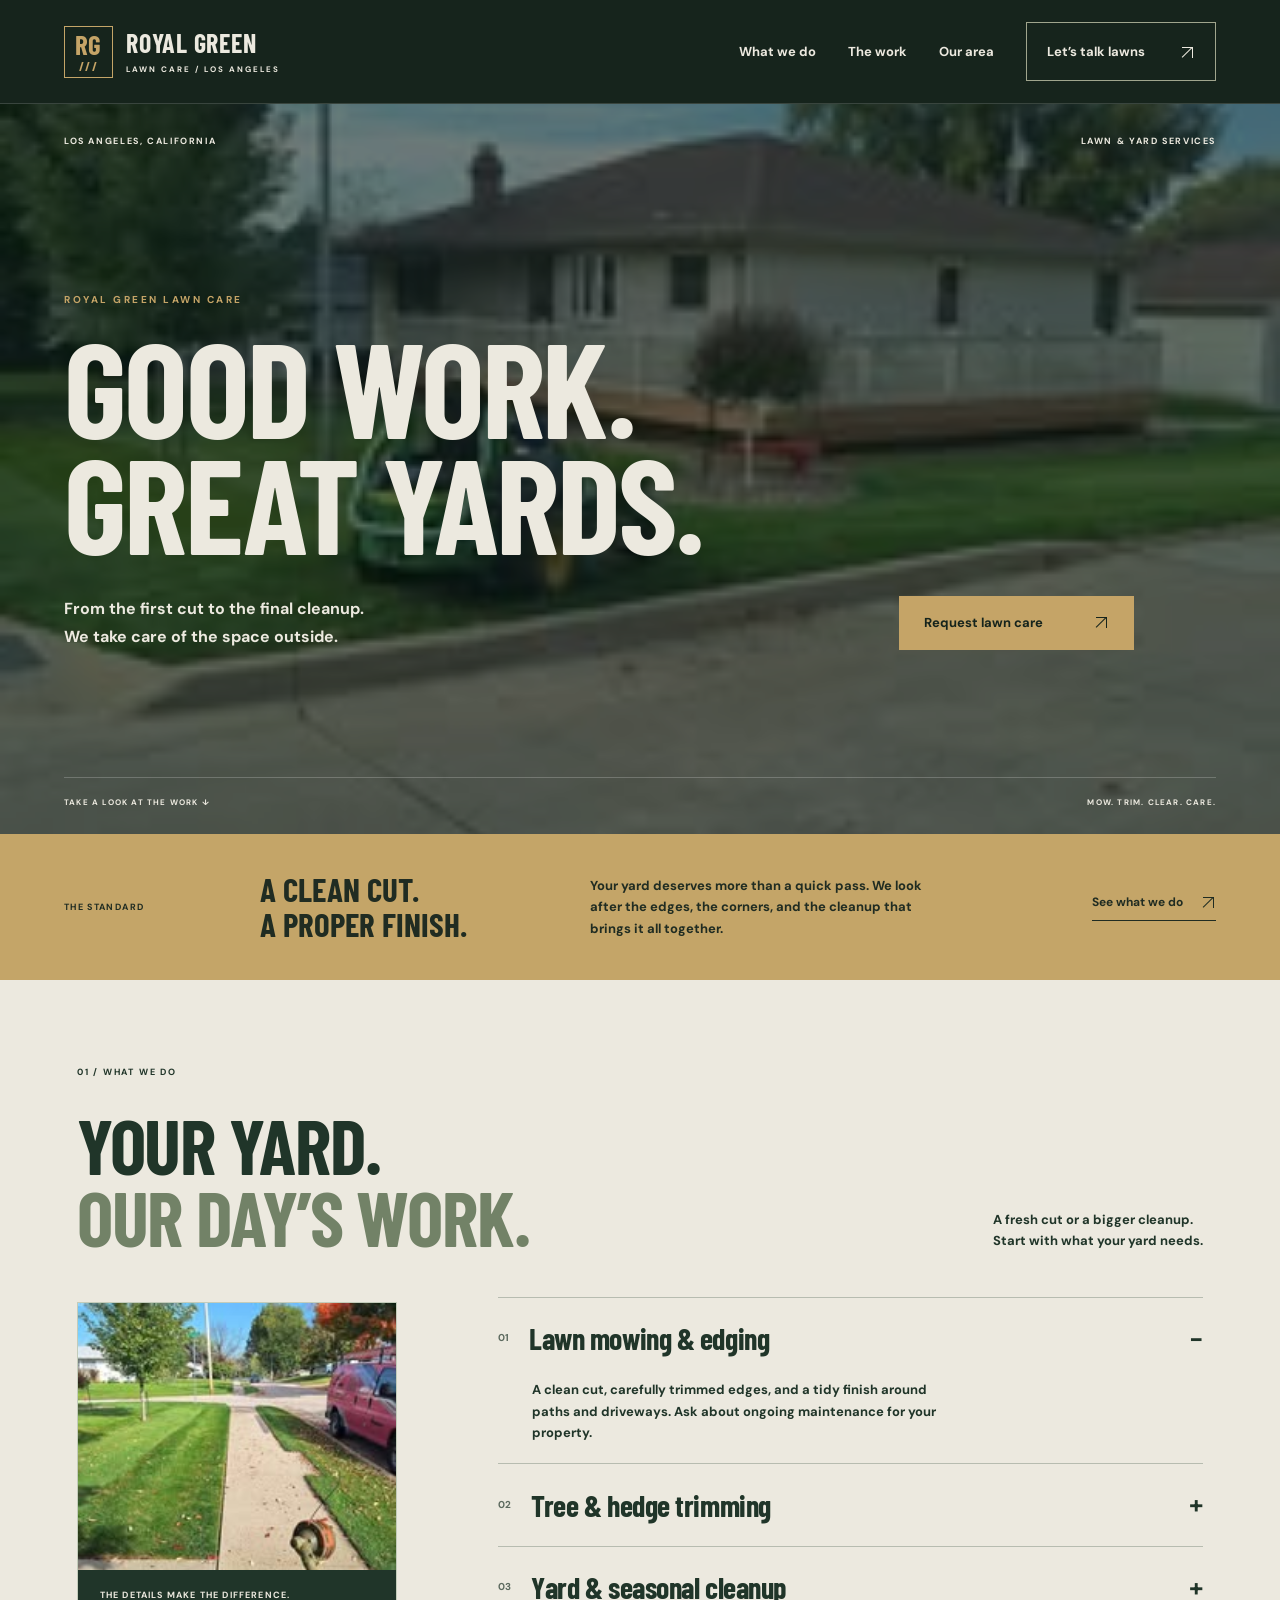
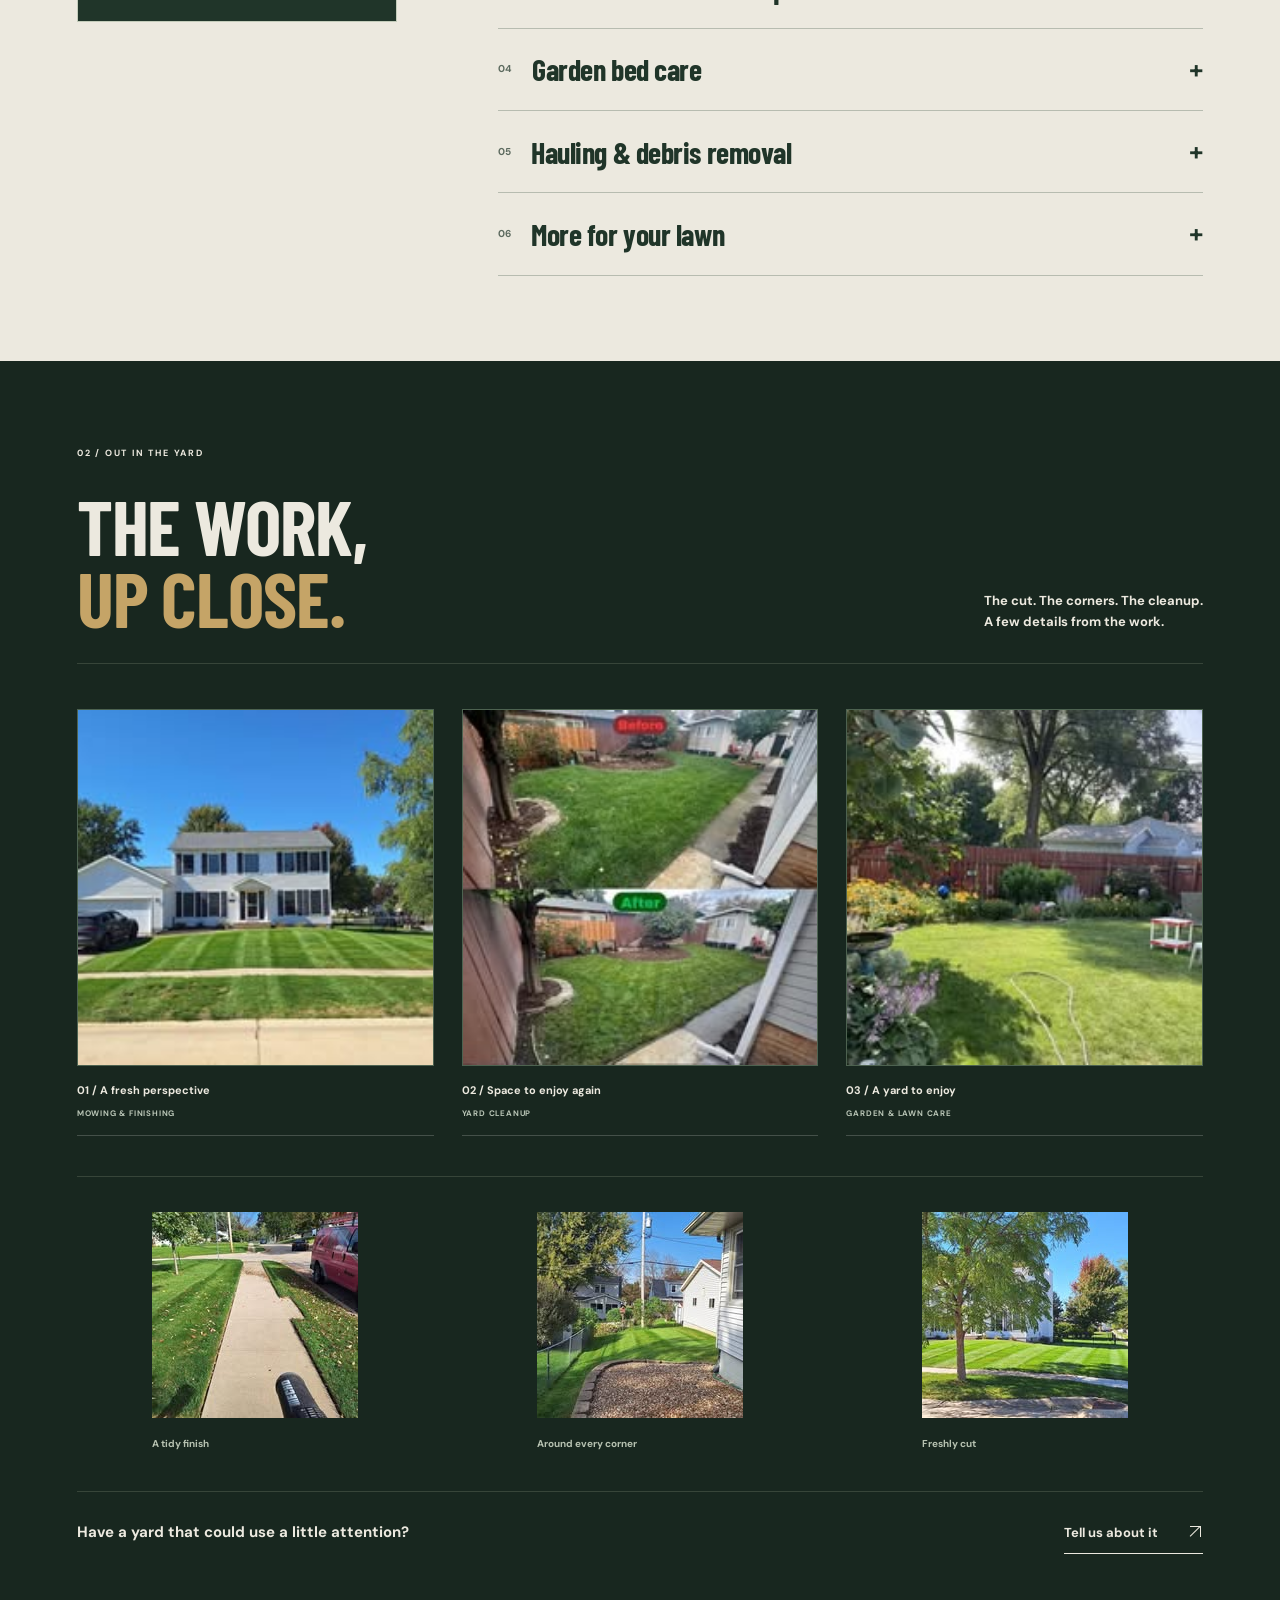
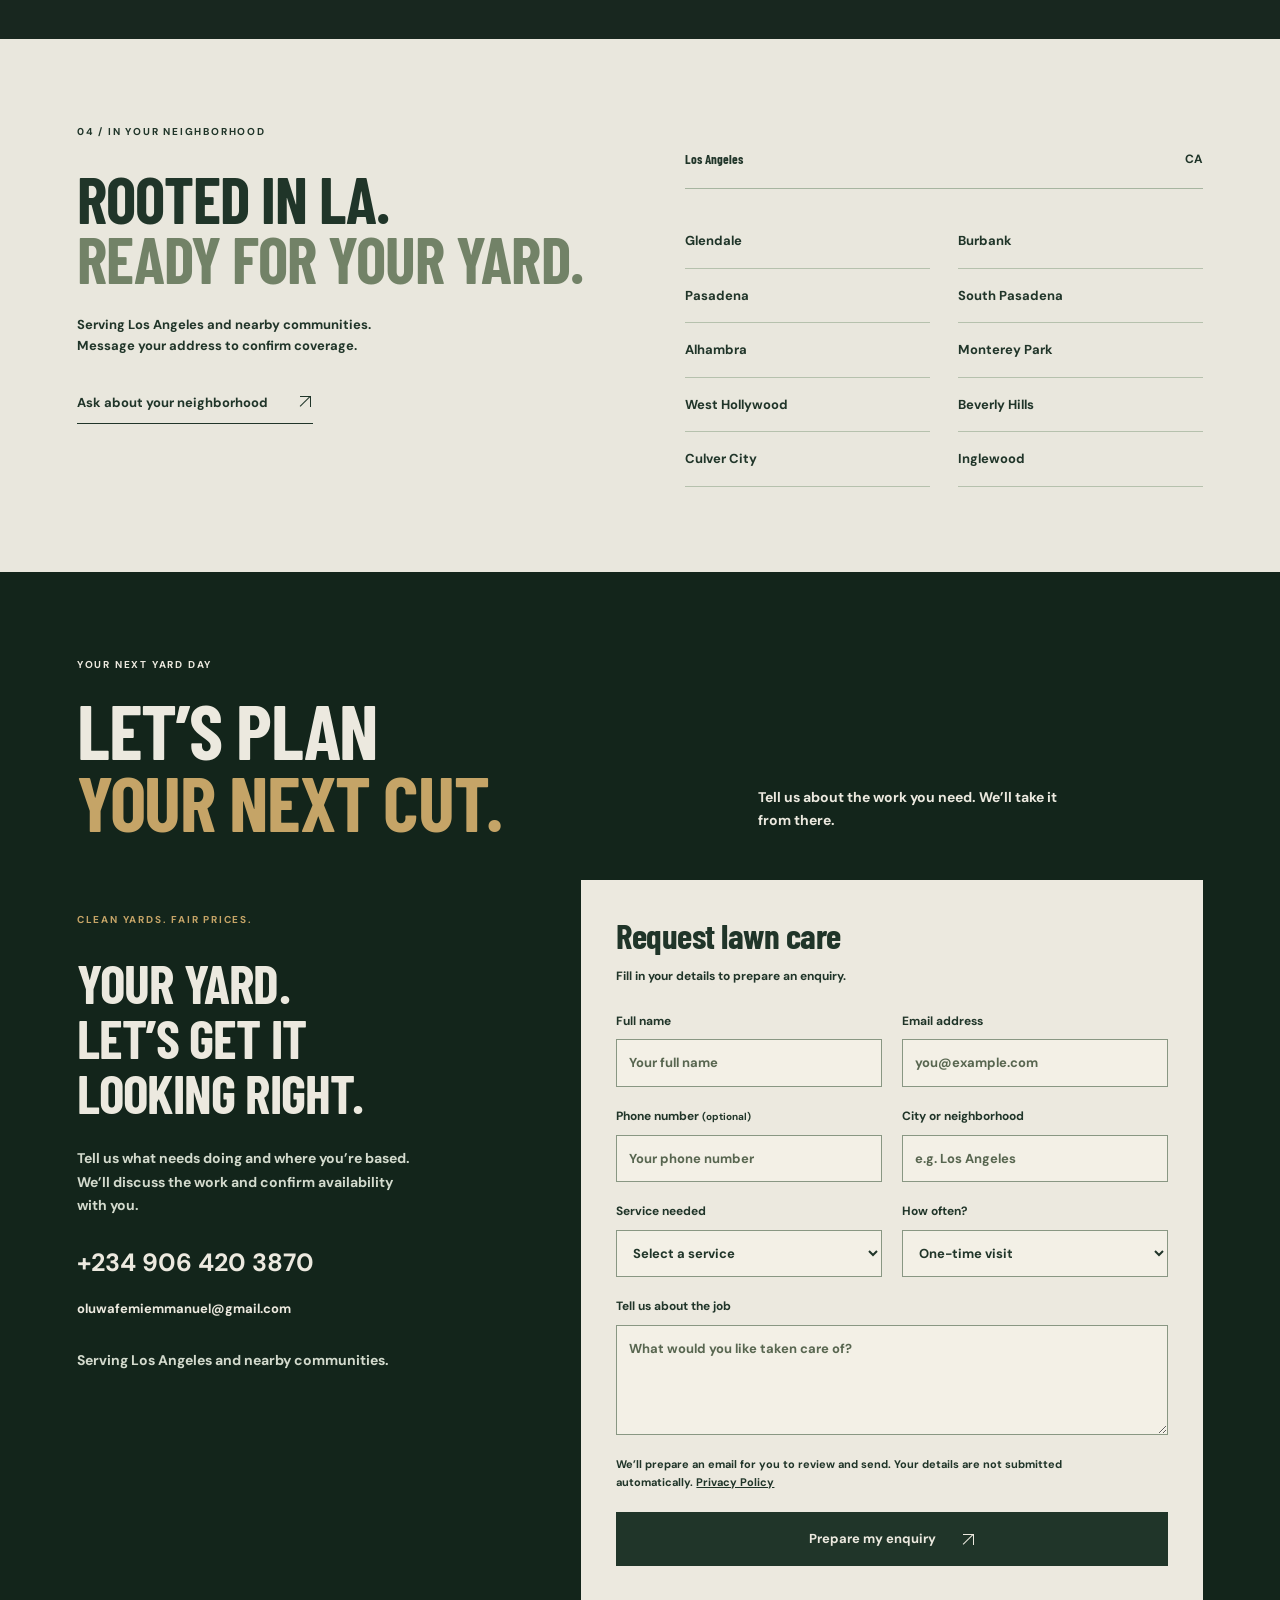
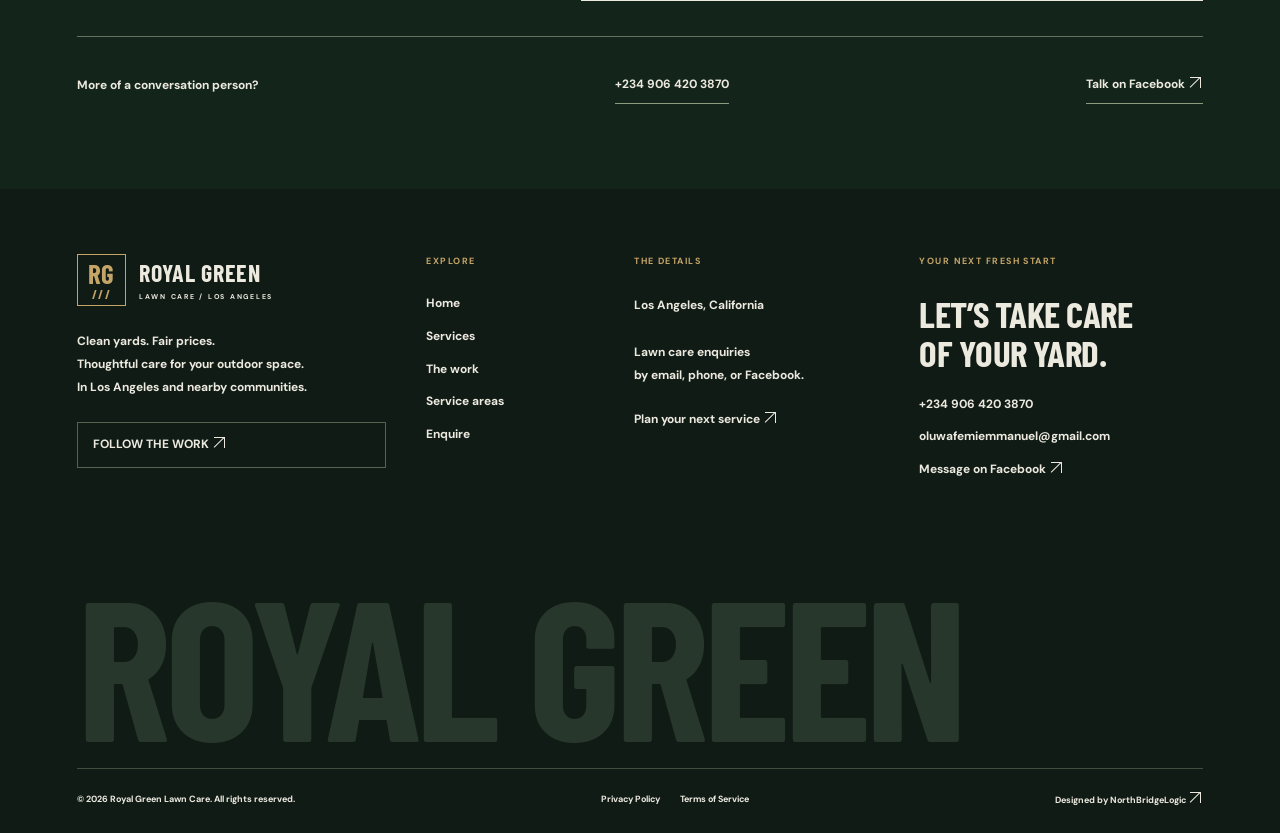
==== index.html @ 5e6b488e "Apply bold typography, standard enquiry form, three-photo gallery and reference footer" ====
<!doctype html>
<html lang="en">
<head><meta charset="utf-8"><meta name="viewport" content="width=device-width,initial-scale=1"><meta name="theme-color" content="#193c2d"><meta name="description" content="Royal Green Lawn Care. Lawn mowing, edging, tree trimming and yard cleanup in Los Angeles and nearby communities. Contact us to discuss your yard."><title>Royal Green Lawn Care | Los Angeles</title><link rel="stylesheet" href="style.css"><link rel="stylesheet" href="refinement.css"><script src="app.js" defer></script></head>
<body>
<header class="header"><a class="brand" href="#home" aria-label="Royal Green home"><span class="brand-mark">RG<span>///</span></span><span>ROYAL GREEN<small>LAWN CARE / LOS ANGELES</small></span></a><button class="menu-toggle" aria-expanded="false" aria-controls="navigation">Menu</button><nav id="navigation" aria-label="Main navigation"><a href="#services">What we do</a><a href="#work">The work</a><a href="#areas">Our area</a><a class="button small" href="#contact">Let’s talk lawns <span><span class="outbound-arrow" aria-hidden="true"></span></span></a></nav></header>
<main>
<section id="home" class="hero field-hero">
<div class="hero-photo photo-slot has-image"><img src="assets/hero-mowing.jpg" alt="Mower operator working on a residential lawn" width="206" height="206" fetchpriority="high"></div>
<div class="hero-location"><span>LOS ANGELES, CALIFORNIA</span><span>LAWN & YARD SERVICES</span></div>
<div class="hero-content"><p class="eyebrow">ROYAL GREEN LAWN CARE</p><h1>GOOD WORK.<br><em>GREAT YARDS.</em></h1><div class="hero-description"><p>From the first cut to the final cleanup.<br>We take care of the space outside.</p><a class="button" href="#contact">Request lawn care <span class="outbound-arrow" aria-hidden="true"></span></a></div></div>
<div class="hero-bottom"><a href="#work">TAKE A LOOK AT THE WORK ↓</a><span>MOW. TRIM. CLEAR. CARE.</span></div></section>
<section class="care-note"><span class="care-label">THE STANDARD</span><p>A clean cut.<br><strong>A proper finish.</strong></p><div>Your yard deserves more than a quick pass. We look after the edges, the corners, and the cleanup that brings it all together.</div><a href="#services">See what we do <span class="outbound-arrow" aria-hidden="true"></span></a></section>
<section id="services" class="services section"><div class="section-heading"><div><p class="eyebrow">01 / WHAT WE DO</p><h2>YOUR YARD.<br><em>OUR DAY’S WORK.</em></h2></div><p>A fresh cut or a bigger cleanup.<br>Start with what your yard needs.</p></div><div class="service-layout"><div class="service-photo photo-slot has-image"><img src="assets/service-edging.jpg" alt="String trimmer edging grass along a residential sidewalk" width="206" height="206" loading="lazy"><span class="image-caption">THE DETAILS MAKE THE DIFFERENCE.</span></div><div class="service-list">
<details open><summary><span class="index">01</span><h3>Lawn mowing & edging</h3><span class="plus">+</span></summary><p>A clean cut, carefully trimmed edges, and a tidy finish around paths and driveways. Ask about ongoing maintenance for your property.</p></details>
<details><summary><span class="index">02</span><h3>Tree & hedge trimming</h3><span class="plus">+</span></summary><p>Bring overgrown greenery back into shape. Send photos of your trees and hedges so we can discuss access and the work involved.</p></details>
<details><summary><span class="index">03</span><h3>Yard & seasonal cleanup</h3><span class="plus">+</span></summary><p>Leaf clearing, untidy corners, and overgrown yards. Get your outdoor space ready for the season ahead.</p></details>
<details><summary><span class="index">04</span><h3>Garden bed care</h3><span class="plus">+</span></summary><p>Discuss weeding, bed tidying, and mulch refreshes to keep the spaces around your lawn looking cared for.</p></details>
<details><summary><span class="index">05</span><h3>Hauling & debris removal</h3><span class="plus">+</span></summary><p>Have branches or yard debris to clear? Message us with the material and approximate amount to confirm collection options.</p></details>
<details><summary><span class="index">06</span><h3>More for your lawn</h3><span class="plus">+</span></summary><p>Looking for aeration, overseeding, fertilization, sod, or irrigation care? Tell us what you need so we can confirm availability and scope before booking.</p></details>
</div></div></section>
<section id="work" class="work section"><div class="section-heading"><div><p class="eyebrow">02 / OUT IN THE YARD</p><h2>THE WORK,<br><em>UP CLOSE.</em></h2></div><p>The cut. The corners. The cleanup.<br>A few details from the work.</p></div><div class="work-grid"><figure class="wide"><div class="photo-slot project-image has-image"><img src="assets/striped-lawn.jpg" alt="Fresh mowing stripes across the lawn of a white two-story house" width="206" height="206" loading="lazy"></div><figcaption><span>01 / A fresh perspective</span><span>MOWING & FINISHING</span></figcaption></figure><figure><div class="photo-slot project-image has-image"><img src="assets/yard-cleanup.jpg" alt="Supplied before-and-after comparison of a backyard lawn" width="206" height="206" loading="lazy"></div><figcaption><span>02 / Space to enjoy again</span><span>YARD CLEANUP</span></figcaption></figure><figure><div class="photo-slot project-image has-image"><img src="assets/garden-yard.jpg" alt="Maintained backyard lawn bordered by flower beds" width="206" height="206" loading="lazy"></div><figcaption><span>03 / A yard to enjoy</span><span>GARDEN & LAWN CARE</span></figcaption></figure></div><div class="detail-gallery" aria-label="More lawn care photographs"><figure><img src="assets/path-finishing.jpg" alt="Leaf blower clearing clippings from a sidewalk" width="206" height="206" loading="lazy"><figcaption>A tidy finish</figcaption></figure><figure><img src="assets/side-yard.jpg" alt="Mown side lawn beside a curved garden bed" width="206" height="206" loading="lazy"><figcaption>Around every corner</figcaption></figure><figure><img src="assets/lawn-detail.jpg" alt="Striped lawn framed by trees" width="206" height="206" loading="lazy"><figcaption>Freshly cut</figcaption></figure></div><div class="work-foot"><p>Have a yard that could use a little attention?</p><a class="text-link" href="#contact">Tell us about it <span><span class="outbound-arrow" aria-hidden="true"></span></span></a></div></section>
<section id="areas" class="areas section"><div><p class="eyebrow">04 / IN YOUR NEIGHBORHOOD</p><h2>ROOTED IN LA.<br><em>READY FOR YOUR YARD.</em></h2><p>Serving Los Angeles and nearby communities.<br>Message your address to confirm coverage.</p><a class="text-link dark" href="#contact">Ask about your neighborhood <span><span class="outbound-arrow" aria-hidden="true"></span></span></a></div><div class="cities"><p class="city-main">Los Angeles <span>CA</span></p><ul><li>Glendale</li><li>Burbank</li><li>Pasadena</li><li>South Pasadena</li><li>Alhambra</li><li>Monterey Park</li><li>West Hollywood</li><li>Beverly Hills</li><li>Culver City</li><li>Inglewood</li></ul></div></section>
<section id="contact" class="enquiry section"><div class="enquiry-heading"><p class="eyebrow">YOUR NEXT YARD DAY</p><h2>LET’S PLAN<br><em>YOUR NEXT CUT.</em></h2><p>Tell us about the work you need. We’ll take it from there.</p></div>
<div class="contact-form-layout"><div class="contact-intro"><p class="eyebrow">CLEAN YARDS. FAIR PRICES.</p><h3>YOUR YARD.<br>LET’S GET IT<br>LOOKING RIGHT.</h3><p>Tell us what needs doing and where you’re based. We’ll discuss the work and confirm availability with you.</p><a href="tel:+2349064203870">+234 906 420 3870</a><a class="contact-email" href="mailto:oluwafemiemmanuel@gmail.com">oluwafemiemmanuel@gmail.com</a><p class="contact-small">Serving Los Angeles and nearby communities.</p></div><form id="yard-form" class="standard-form"><h3>Request lawn care</h3><p class="form-intro">Fill in your details to prepare an enquiry.</p><div class="field-pair"><label for="customer">Full name<input id="customer" name="customer" autocomplete="name" required maxlength="100" placeholder="Your full name"></label><label for="email">Email address<input id="email" type="email" name="email" autocomplete="email" required maxlength="200" placeholder="you@example.com"></label></div><div class="field-pair"><label for="phone">Phone number <span>(optional)</span><input id="phone" type="tel" name="phone" autocomplete="tel" maxlength="40" placeholder="Your phone number"></label><label for="area">City or neighborhood<input id="area" name="area" autocomplete="address-level2" required maxlength="100" placeholder="e.g. Los Angeles"></label></div><div class="field-pair"><label for="service">Service needed<select id="service" name="service" required><option value="">Select a service</option><option>Mowing & edging</option><option>Tree & hedge trimming</option><option>Yard cleanup</option><option>Garden bed care</option><option>Hauling & debris removal</option><option>Multiple services</option><option>Other lawn care</option></select></label><label for="frequency">How often?<select id="frequency" name="frequency"><option>One-time visit</option><option>Regular care</option><option>Help me decide</option></select></label></div><label for="notes">Tell us about the job<textarea id="notes" name="notes" rows="4" maxlength="1500" placeholder="What would you like taken care of?"></textarea></label><p class="form-disclosure">We’ll prepare an email for you to review and send. Your details are not submitted automatically. <a href="privacy.html">Privacy Policy</a></p><button class="button" type="submit">Prepare my enquiry <span class="outbound-arrow" aria-hidden="true"></span></button><noscript><p>To enquire without JavaScript, email <a href="mailto:oluwafemiemmanuel@gmail.com">oluwafemiemmanuel@gmail.com</a>.</p></noscript></form></div>
<section class="draft-panel" id="enquiry-draft" hidden aria-labelledby="draft-title" tabindex="-1"><p class="eyebrow">READY FOR YOUR REVIEW</p><h3 id="draft-title">Your enquiry is prepared.</h3><p>It has not been sent. Open your email app, review the message, and send it to Royal Green.</p><label for="draft-message">Your message</label><textarea id="draft-message" readonly rows="10"></textarea><div class="draft-actions"><a id="email-draft-link" class="button" href="mailto:oluwafemiemmanuel@gmail.com">Open in my email app</a><button class="text-button" type="button" id="copy-enquiry">Copy message</button></div><p id="copy-status" role="status"></p><p class="draft-help">No email app connected? Copy the message into your webmail and send it to <a href="mailto:oluwafemiemmanuel@gmail.com">oluwafemiemmanuel@gmail.com</a>.</p></section>
<div class="direct-contact"><p>More of a conversation person?</p><a href="tel:+2349064203870">+234 906 420 3870</a><a href="https://www.facebook.com/profile.php?id=61595432369144" target="_blank" rel="noopener noreferrer">Talk on Facebook <span class="outbound-arrow" aria-hidden="true"></span></a></div></section>
</main>
<footer class="footer reference-footer"><div class="footer-top"><div class="footer-about"><a class="brand" href="#home"><span class="brand-mark">RG<span>///</span></span><span>ROYAL GREEN<small>LAWN CARE / LOS ANGELES</small></span></a><p>Clean yards. Fair prices.<br>Thoughtful care for your outdoor space.<br>In Los Angeles and nearby communities.</p><a class="footer-social" href="https://www.facebook.com/profile.php?id=61595432369144" target="_blank" rel="noopener noreferrer">FOLLOW THE WORK <span class="outbound-arrow" aria-hidden="true"></span></a></div><div><p class="eyebrow">EXPLORE</p><a href="#home">Home</a><a href="#services">Services</a><a href="#work">The work</a><a href="#areas">Service areas</a><a href="#contact">Enquire</a></div><div><p class="eyebrow">THE DETAILS</p><p>Los Angeles, California</p><p>Lawn care enquiries<br>by email, phone, or Facebook.</p><a href="#contact">Plan your next service <span class="outbound-arrow" aria-hidden="true"></span></a></div><div class="footer-contact"><p class="eyebrow">YOUR NEXT FRESH START</p><h3>LET’S TAKE CARE<br>OF YOUR YARD.</h3><a href="tel:+2349064203870">+234 906 420 3870</a><a class="footer-email" href="mailto:oluwafemiemmanuel@gmail.com">oluwafemiemmanuel@gmail.com</a><a href="https://www.facebook.com/profile.php?id=61595432369144" target="_blank" rel="noopener noreferrer">Message on Facebook <span class="outbound-arrow" aria-hidden="true"></span></a></div></div><div class="footer-wordmark" aria-hidden="true">ROYAL GREEN</div><div class="footer-bottom"><span>© <span id="year">2026</span> Royal Green Lawn Care. All rights reserved.</span><div><a href="privacy.html">Privacy Policy</a><a href="terms.html">Terms of Service</a></div><a href="https://northbridgelogic.com" target="_blank" rel="noopener noreferrer">Designed by <strong>NorthBridgeLogic</strong> <span class="outbound-arrow" aria-hidden="true"></span></a></div></footer></body></html>
---- style.css ----
@font-face{font-family:'Barlow Condensed';font-style:normal;font-weight:400;font-display:swap;src:url('assets/fonts/barlow-condensed-latin-400-normal.woff2') format('woff2');}
@font-face{font-family:'Barlow Condensed';font-style:normal;font-weight:500;font-display:swap;src:url('assets/fonts/barlow-condensed-latin-500-normal.woff2') format('woff2');}
@font-face{font-family:'Barlow Condensed';font-style:normal;font-weight:600;font-display:swap;src:url('assets/fonts/barlow-condensed-latin-600-normal.woff2') format('woff2');}
@font-face{font-family:'Barlow Condensed';font-style:normal;font-weight:700;font-display:swap;src:url('assets/fonts/barlow-condensed-latin-700-normal.woff2') format('woff2');}
@font-face{font-family:'Barlow Condensed';font-style:normal;font-weight:800;font-display:swap;src:url('assets/fonts/barlow-condensed-latin-800-normal.woff2') format('woff2');}
@font-face{font-family:'DM Sans';font-style:normal;font-weight:400;font-display:swap;src:url('assets/fonts/dm-sans-latin-400-normal.woff2') format('woff2');}
@font-face{font-family:'DM Sans';font-style:normal;font-weight:500;font-display:swap;src:url('assets/fonts/dm-sans-latin-500-normal.woff2') format('woff2');}
@font-face{font-family:'DM Sans';font-style:normal;font-weight:600;font-display:swap;src:url('assets/fonts/dm-sans-latin-600-normal.woff2') format('woff2');}
@font-face{font-family:'DM Sans';font-style:normal;font-weight:700;font-display:swap;src:url('assets/fonts/dm-sans-latin-700-normal.woff2') format('woff2');}
:root{--paper:#f1efe5;--ink:#193c2d;--dark:#11271f;--accent:#d5dc9b;--line:#bfc7b5;--muted:#b9c5b6}*{box-sizing:border-box}html{scroll-behavior:auto;scroll-padding-top:100px}body{margin:0;background:var(--paper);color:var(--ink);font-family:'DM Sans',Arial,sans-serif;font-size:15px;line-height:1.65}a{color:inherit;text-decoration:none}button{font:inherit}a:focus-visible,button:focus-visible,summary:focus-visible{outline:3px solid #aa6b35;outline-offset:6px}h1,h2,h3,p,figure{margin:0}h1,h2,h3,.brand,.footer-wordmark,.intro-strip{font-family:'Barlow Condensed','Arial Narrow',Impact,sans-serif}h1,h2{font-weight:700;line-height:.95;letter-spacing:-.025em}h1{font-size:clamp(64px,8.6vw,140px)}h2{font-size:clamp(46px,5.4vw,86px)}em{font-style:normal;color:#66805b}.header{background:var(--dark);color:var(--paper);padding:24px 5%;display:flex;justify-content:space-between;align-items:center;border-bottom:1px solid #ffffff24}.brand{display:flex;gap:13px;align-items:center;font-size:26px;font-weight:700;line-height:1.1;letter-spacing:.03em}.brand small{display:block;font-family:'DM Sans',Arial,sans-serif;font-size:8px;letter-spacing:.25em;margin-top:7px}.brand-mark{font-size:27px;border:1px solid #8b9e76;width:49px;height:52px;display:flex;flex-direction:column;align-items:center;justify-content:center;color:var(--accent)}.brand-mark span{font-size:12px;letter-spacing:.12em}nav{display:flex;gap:32px;align-items:center;font-size:13px}.button{display:inline-flex;align-items:center;justify-content:space-between;gap:35px;padding:18px 25px;background:var(--accent);color:var(--dark);font-size:13px;font-weight:700;line-height:1.4}.button span{font-size:21px}.button.small{padding:14px 20px}.menu-toggle{display:none}.hero{position:relative;min-height:690px;color:var(--paper);background:#233f30;overflow:hidden;padding:100px 5% 30px;display:flex;flex-direction:column;justify-content:space-between}.hero-photo{position:absolute!important;inset:0;border:0!important;background:#284937!important}.hero-photo.has-image:after{content:'';position:absolute;inset:0;background:#07170d80}.hero-photo .photo-note{position:absolute;right:5%;top:30px}.hero-content{position:relative;text-align:center;z-index:1;padding-bottom:80px}.eyebrow{font-size:10px;font-weight:600;letter-spacing:.18em;margin-bottom:28px}.hero .eyebrow{color:var(--accent)}.hero h1 em{color:var(--accent)}.hero-copy{margin:28px 0 30px;font-size:16px}.actions{display:flex;justify-content:center;gap:35px;align-items:center}.text-link{display:inline-flex;gap:30px;align-items:center;padding:10px 0;border-bottom:1px solid currentColor;font-size:13px}.hero-bottom{z-index:1;position:relative;display:flex;justify-content:space-between;font-size:9px;letter-spacing:.15em;border-top:1px solid #ffffff35;padding-top:22px}.intro-strip{padding:23px 5%;display:flex;justify-content:space-between;gap:20px;align-items:center;background:var(--accent);font-size:25px;font-weight:600;letter-spacing:.02em}.strip-number{font-family:'DM Sans',sans-serif;font-size:9px;letter-spacing:.14em}.section{padding:100px 7%}.intro{display:grid;grid-template-columns:1.2fr 1fr;gap:10%;align-items:center}.intro-text p{margin-bottom:22px;max-width:440px}.intro-text p:first-child{font-size:20px;line-height:1.6}.services{border-top:1px solid var(--line);padding-top:80px}.section-heading{display:flex;justify-content:space-between;align-items:end;gap:30px;margin-bottom:48px}.section-heading>p{font-size:14px}.service-layout{display:grid;grid-template-columns:.85fr 1.15fr;gap:7%}.photo-slot{background:#d8dfcf;position:relative;border:1px solid #c3ccba;background-position:center;background-size:cover;display:flex;align-items:center;justify-content:center;min-height:260px}.photo-note{font-size:9px;letter-spacing:.13em;text-align:center;padding:20px;color:inherit;opacity:.65}.service-photo{min-height:530px}.image-caption{position:absolute;bottom:0;left:0;right:0;background:var(--ink);color:var(--paper);padding:18px 22px;font-size:10px;letter-spacing:.13em}.service-list details{border-top:1px solid var(--line)}.service-list details:last-child{border-bottom:1px solid var(--line)}summary{display:flex;align-items:center;gap:20px;padding:23px 0;cursor:pointer;list-style:none}summary::-webkit-details-marker{display:none}.index{font-size:10px;opacity:.7}h3{font-size:28px;line-height:1.1;font-weight:600}.plus{margin-left:auto;font-size:25px}details[open] .plus{font-size:0}details[open] .plus:after{content:'−';font-size:25px}details p{padding:0 30px 25px 34px;font-size:14px;max-width:490px}.work{background:var(--dark);color:var(--paper)}.work em,.contact em{color:var(--accent)}.work-grid{display:grid;grid-template-columns:1.45fr 1fr;gap:32px;align-items:start}.project-image{height:370px;background:#344a3b;border-color:#4d6250}.work-grid figure:nth-child(2){margin-top:80px}.work-grid figure:nth-child(2) .project-image{height:330px}figcaption{display:flex;justify-content:space-between;gap:15px;padding:18px 0;border-bottom:1px solid #ffffff30;font-size:11px}figcaption span:last-child{font-size:8px;letter-spacing:.1em;color:var(--muted)}.work-foot{display:flex;justify-content:space-between;align-items:center;margin-top:50px;font-size:15px}.process{display:grid;grid-template-columns:1fr 1fr;column-gap:10%}.process>.eyebrow{grid-column:1/-1}.process ol{list-style:none;padding:0;margin:0}.process li{display:flex;gap:28px;padding:27px 0;border-top:1px solid var(--line)}.process li:first-child{padding-top:0;border:0}.process li>span{font-size:11px;padding-top:5px}.process li p{font-size:14px;margin-top:13px}.areas{background:#e2e6d7;display:grid;grid-template-columns:1fr 1fr;gap:10%}.areas>div>p:not(.eyebrow){margin:25px 0}.city-main{font-family:'Barlow Condensed',Impact,sans-serif;font-size:48px;border-bottom:1px solid #a7b5a0;padding-bottom:18px;display:flex;justify-content:space-between;align-items:center}.city-main span{font-family:'DM Sans',sans-serif;font-size:12px}.cities ul{display:grid;grid-template-columns:1fr 1fr;gap:0 28px;list-style:none;padding:0;margin:0}.cities li{padding:19px 0;border-bottom:1px solid #b6c1ad;font-size:14px}.contact{background:var(--ink);color:var(--paper)}.contact-layout{display:grid;grid-template-columns:1.3fr 1fr;gap:7%;align-items:center}.contact h2{font-size:clamp(80px,10vw,150px)}.contact-layout>div>p:first-child{margin-bottom:25px}.contact-phone{display:block;font-size:30px;margin-top:30px;font-family:'Barlow Condensed',Impact,sans-serif}.email{font-size:13px;overflow-wrap:anywhere}.contact-note{font-size:10px;color:var(--muted);margin-top:17px}.footer{padding:70px 5% 22px;background:#101c17;color:var(--paper)}.footer-top{display:grid;grid-template-columns:1.3fr .65fr 1fr 1fr;gap:45px}.footer-top>div>a:not(.brand){display:block;font-size:12px;margin:9px 0}.footer-top p:not(.eyebrow){font-size:12px;line-height:2;margin:25px 0}.footer .eyebrow{color:var(--accent);font-size:8px;margin-bottom:22px}.footer h3{font-size:33px;margin-bottom:20px}.footer-wordmark{font-size:clamp(60px,16vw,260px);line-height:1.1;color:#29382d;font-weight:800;letter-spacing:-.035em;white-space:nowrap;margin-top:65px;text-align:center}.footer-bottom{border-top:1px solid #ffffff25;padding-top:23px;display:flex;justify-content:space-between;gap:20px;font-size:9px}.footer-bottom>div{display:flex;gap:20px}.has-image .photo-note{display:none}.legal{max-width:850px;min-height:70vh}.legal h1{font-size:65px;margin-bottom:30px}.legal h2{font-size:30px;margin:30px 0 15px}.legal p{margin-bottom:18px}
@media(min-width:1600px){.section{padding-left:max(7%,calc((100vw - 1400px)/2));padding-right:max(7%,calc((100vw - 1400px)/2))}}
@media(max-width:850px){nav{gap:18px}.header{padding:20px 5%}.brand{font-size:22px}.section{padding:65px 6%}.hero{min-height:630px;padding-top:85px}.intro{gap:6%}.section-heading>p{max-width:180px}.service-layout{gap:5%;grid-template-columns:.7fr 1fr}.service-photo{min-height:450px}h3{font-size:25px}.work-grid{gap:22px}.project-image{height:300px}.work-grid figure:nth-child(2) .project-image{height:260px}.footer-top{grid-template-columns:1fr 1fr;gap:35px}.contact-layout{grid-template-columns:1fr 1fr}.contact h2{font-size:85px}.process{gap:35px}.footer-bottom{flex-wrap:wrap}}
@media(max-width:600px){.header{flex-wrap:wrap;position:relative;z-index:5}.menu-toggle{display:block;border:1px solid #8c9b83;color:var(--paper);background:transparent;padding:8px 14px;font-size:12px}nav{display:none;width:100%;padding-top:25px;align-items:stretch;flex-direction:column;gap:0}nav.open{display:flex}nav>a{padding:13px 0;border-top:1px solid #ffffff25}nav .button{margin-top:10px}.hero{min-height:640px;padding:95px 6% 24px}.hero-content{text-align:left;padding-bottom:65px}.hero .eyebrow{font-size:8px;letter-spacing:.12em}.hero h1{font-size:64px}.hero-copy{font-size:14px}.actions{align-items:start;flex-direction:column;gap:18px}.hero-bottom{flex-direction:column;gap:12px;font-size:8px}.hero-photo .photo-note{font-size:7px;top:5px;right:0}.intro-strip{flex-wrap:wrap;font-size:18px;gap:5px 15px;padding:20px 6%}.strip-number{width:100%;font-size:8px;margin-top:8px}.intro,.service-layout,.process,.areas,.contact-layout{grid-template-columns:1fr;gap:35px}.intro-text p:first-child{font-size:18px}.section-heading{display:block;margin-bottom:30px}.section-heading>p{max-width:none;margin-top:20px}.service-photo{min-height:300px}.service-list summary{padding:22px 0}.work-grid{grid-template-columns:1fr;gap:30px}.work-grid figure:nth-child(2){margin:0}.project-image,.work-grid figure:nth-child(2) .project-image{height:300px}.work-foot{align-items:start;flex-direction:column;gap:15px}.process>.eyebrow{margin-bottom:0}.process li:first-child{padding-top:25px;border-top:1px solid var(--line)}.cities li{font-size:12px}.contact h2{font-size:92px}.footer{padding:55px 6% 25px}.footer-top{gap:35px 20px}.footer-top>div:first-child{grid-column:1/-1}.footer-top>div:last-child{grid-column:1/-1}.footer-wordmark{margin-top:40px;font-size:16vw}.footer-bottom{flex-direction:column;font-size:10px;gap:18px}h2{font-size:50px}.eyebrow{font-size:9px;margin-bottom:22px}}

.service-layout>*,.contact-layout>*,.process>*{min-width:0}

/* Photographs supplied by the client. Native image markup works without JS. */
.photo-slot{overflow:hidden}
.photo-slot>img{display:block;width:100%;height:100%;position:absolute;inset:0;object-fit:cover}
.hero-photo>img{object-position:center 61%}
.hero-photo.has-image:after{background:rgba(7,23,13,.58)}
.service-photo{min-height:0;aspect-ratio:1/1;align-self:start}
.service-photo>img{object-position:center}
.image-caption{z-index:1}
.work-grid{grid-template-columns:1fr 1fr;max-width:850px;margin:0 auto;gap:65px}
.project-image,.work-grid figure:nth-child(2) .project-image{height:auto;aspect-ratio:1/1}
.detail-gallery{display:grid;grid-template-columns:repeat(4,minmax(0,1fr));gap:24px;margin:65px auto 0;max-width:900px}
.detail-gallery img{display:block;width:100%;height:auto;aspect-ratio:1/1;object-fit:cover}
.detail-gallery figcaption{font-size:11px;color:var(--muted)}
@media(max-width:850px){.work-grid{gap:30px}.detail-gallery{gap:16px}}
@media(max-width:600px){.service-photo{min-height:0}.hero-photo>img{object-position:38% center}.work-grid{grid-template-columns:1fr;max-width:360px}.detail-gallery{grid-template-columns:repeat(2,minmax(0,1fr));gap:25px 16px;margin-top:40px}.project-image,.work-grid figure:nth-child(2) .project-image{height:auto}}

.outbound-arrow{display:inline-block;width:11px;height:11px;position:relative;border-top:1px solid currentColor;border-right:1px solid currentColor;margin:0 2px}
.outbound-arrow:after{content:'';position:absolute;width:14px;height:1px;background:currentColor;right:-2px;top:4px;transform:rotate(-45deg)}
@media(max-width:360px){.contact h2{font-size:78px}}
---- refinement.css ----
:root{--paper:#e9e7dd;--accent:#c4a568;--ink:#202e25;--dark:#16241c;--line:#b7bcb0}h1,h2,h3{font-family:'Barlow Condensed','Arial Narrow',Impact,sans-serif;font-weight:700;line-height:.94;letter-spacing:-.015em}h2{font-size:clamp(52px,6vw,88px)}em{font-style:normal;color:#728267}.header{background:#16241c;color:var(--paper);padding:22px 5%;border-bottom:1px solid #ffffff26}.brand-mark{border-color:#c4a568;color:var(--accent)}.brand-mark span{color:var(--accent)}.header .button{background:transparent;border:1px solid #a0a58d;color:var(--paper)}.field-hero{padding:0;min-height:730px;background:#1c3023;color:var(--paper);display:flex;justify-content:space-between;position:relative}.field-hero .hero-photo{inset:0;background:#1c3023!important}.field-hero .hero-photo img{object-position:center 63%}.field-hero .hero-photo:after{background:#08160c8c}.hero-location{position:relative;display:flex;justify-content:space-between;padding:30px 5%;font-size:9px;letter-spacing:.18em}.field-hero .hero-content{padding:50px 5% 65px;margin:0;text-align:left;max-width:none}.field-hero .eyebrow{font-size:10px;letter-spacing:.25em;color:var(--accent);margin-bottom:20px}.field-hero h1{font-size:clamp(85px,10.5vw,156px);line-height:.86;max-width:1000px;letter-spacing:-.02em}.field-hero h1 em{color:var(--paper)}.hero-description{display:flex;align-items:end;justify-content:space-between;gap:35px;margin-top:36px;max-width:1070px}.hero-description p{font-size:16px;line-height:1.7}.field-hero .button{min-width:235px;background:var(--accent);color:#16241c}.field-hero .hero-bottom{margin:0 5% 25px;padding-top:18px;font-size:8px;letter-spacing:.15em}.care-note{padding:38px 5%;background:#c4a568;display:grid;grid-template-columns:.6fr 1.1fr 1.5fr .7fr;gap:35px;align-items:center;color:#202c22}.care-label{font-size:9px;letter-spacing:.15em}.care-note p{font-family:'Barlow Condensed',Impact,sans-serif;font-size:33px;line-height:1.05;text-transform:uppercase}.care-note strong{font-weight:700}.care-note>div{font-size:13px;max-width:360px}.care-note>a{font-size:12px;justify-self:end;display:flex;gap:18px;align-items:center;border-bottom:1px solid;padding-bottom:8px}.section{padding:85px 6%}.section-heading{margin-bottom:45px}.section-heading .eyebrow{font-size:9px;letter-spacing:.2em}.section-heading>p{font-size:13px}.services{border:0;background:var(--paper)}.service-layout{grid-template-columns:320px 1fr;gap:9%;align-items:start}.service-photo{aspect-ratio:1;margin-top:5px;min-height:0}.service-list h3{font-size:30px;font-weight:600}.service-list summary{padding:20px 0}.service-list details p{font-size:13px;padding-bottom:20px}.image-caption{font-size:9px}.work{background:#18271f;color:var(--paper)}.work em{color:var(--accent)}.work .section-heading{padding-bottom:30px;border-bottom:1px solid #7f8a734d}.work-grid{max-width:860px;grid-template-columns:1fr 1fr;gap:70px;margin-left:0}.work-grid figure:nth-child(2){margin-top:55px}.work-grid figcaption{padding:15px 0;font-size:11px}.detail-gallery{max-width:none;grid-template-columns:repeat(4,1fr);gap:30px;border-top:1px solid #7f8a734d;padding-top:35px;margin-top:40px}.detail-gallery img{max-width:206px}.detail-gallery figure{display:flex;flex-direction:column;align-items:start}.detail-gallery figcaption{width:100%;max-width:206px;border:0;color:#b7c2b1;font-size:10px}.work-foot{border-top:1px solid #7f8a734d;padding-top:20px;margin-top:20px}.areas{background:#e9e7dd;grid-template-columns:1fr 1fr;gap:8%}.areas h2{font-size:clamp(48px,5vw,75px)}.areas>div>p:not(.eyebrow){font-size:13px}.areas .city-main{font-size:42px}.cities li{padding:16px 0;font-size:13px}.enquiry{background:#d4d7c9;color:var(--ink)}.enquiry-heading{display:grid;grid-template-columns:1.3fr 1fr;gap:20px 9%;align-items:end;margin-bottom:42px}.enquiry-heading .eyebrow{grid-column:1/-1;margin-bottom:0}.enquiry-heading h2{font-size:clamp(55px,6vw,88px)}.enquiry-heading>p:last-child{max-width:300px;font-size:14px;padding-bottom:5px}.job-sheet{display:grid;grid-template-columns:minmax(0,1.6fr) minmax(0,1fr);align-items:stretch;background:var(--paper)}.job-sheet form{padding:35px 40px 30px;min-width:0;display:flex;flex-direction:column}.sheet-title{display:flex;justify-content:space-between;gap:10px;border-bottom:1px solid #aab39c;padding-bottom:20px;font-size:9px;letter-spacing:.15em}.planner-progress{display:flex;gap:20px;border-bottom:1px solid #aab39c;margin-bottom:25px;padding-bottom:16px;font-size:8px;letter-spacing:.12em;order:-1}.planner-progress[hidden]{display:none}.planner-progress>span{opacity:.55}.planner-progress .current{opacity:1;font-weight:700;text-decoration:underline;text-underline-offset:7px}.form-step{border:0;padding:0;margin:35px 0 25px;min-width:0}.form-step[hidden]{display:none}.job-sheet form.is-guided .form-step{min-height:310px}.form-step legend{font-family:'Barlow Condensed',Impact,sans-serif;font-size:34px;line-height:1.1;font-weight:600;margin-bottom:15px;width:100%}.form-step legend>span{display:block;font-family:'DM Sans',sans-serif;font-size:9px;font-weight:400;margin-bottom:12px;color:#58664f}.field-hint{font-size:11px;margin-bottom:22px}.service-choices{display:grid;grid-template-columns:1fr 1fr;gap:0 20px}.service-choice{position:relative;cursor:pointer;min-width:0}.service-choice input{position:absolute;opacity:0;width:1px;height:1px}.service-choice>span{display:flex;gap:10px;align-items:center;border-top:1px solid #a3ae97;border-bottom:1px solid transparent;padding:17px 10px;font-size:12px;line-height:1.5;min-height:70px}.service-choice b{font-size:9px;font-weight:400;opacity:.7}.service-choice i{font-style:normal;font-size:20px;margin-left:auto}.service-choice input:checked+span{background:var(--ink);color:var(--paper);border-color:var(--ink)}.service-choice input:checked+span i{font-size:0}.service-choice input:checked+span i:after{content:'−';font-size:20px}.service-choice input:focus-visible+span{outline:2px solid #8b592b;outline-offset:3px}.field-pair{display:grid;grid-template-columns:1fr 1fr;gap:20px}.job-sheet label:not(.service-choice),.draft-panel label{display:block;font-size:11px;margin-bottom:18px}.job-sheet input:not([type=checkbox]),.job-sheet textarea,.job-sheet select{display:block;width:100%;border:0;border-bottom:1px solid #98a58b;background:transparent;padding:12px 0;color:var(--ink);font:14px/1.5 'DM Sans',sans-serif;border-radius:0}.job-sheet input::placeholder,.job-sheet textarea::placeholder{color:#65705c;opacity:1}.job-sheet textarea{resize:vertical;min-height:110px}.job-sheet input:focus-visible,.job-sheet textarea:focus-visible,.job-sheet select:focus-visible{outline:2px solid #8b592b;outline-offset:3px}.optional{opacity:.7}.field-error{font-size:12px;color:#8c3222;margin-top:12px}.planner-controls{display:flex;align-items:center;justify-content:space-between;gap:20px;margin-top:auto;padding:20px 0;border-top:1px solid #aab39c}.planner-controls[hidden]{display:none}.job-sheet .button{border:0;background:var(--ink);color:var(--paper);cursor:pointer;min-height:50px;padding:16px 20px}.job-sheet #prepare-enquiry{align-self:start}.job-sheet #prepare-enquiry[hidden]{display:none}.form-disclosure{font-size:10px;line-height:1.7;margin:18px 0;max-width:470px}.form-disclosure a{text-decoration:underline}.text-button{padding:10px 0;background:transparent;border:0;border-bottom:1px solid;color:inherit;font:12px 'DM Sans',sans-serif;cursor:pointer}.text-button:disabled{opacity:.4;cursor:default}.request-note{padding:28px;background:#22362a;color:var(--paper);min-width:0}.planner-photo{position:relative;margin:-28px -28px 25px;height:170px;overflow:hidden}.planner-photo img{width:100%;height:100%;object-fit:cover;object-position:center 60%}.planner-photo span{position:absolute;bottom:0;left:0;right:0;background:#15261ed9;color:var(--paper);padding:12px 25px;font-size:8px;letter-spacing:.17em}.request-note .eyebrow{font-size:8px;color:var(--accent);margin-bottom:18px}.note-top{display:none}.request-note dl{margin:0}.request-note dt{font-size:8px;letter-spacing:.14em;color:#adbaa5;margin:18px 0 7px}.request-note dd{font-size:12px;line-height:1.7;overflow-wrap:anywhere;margin:0}.note-foot{font-size:10px;border-top:1px solid #ffffff30;padding-top:20px;margin-top:25px;color:#c5cebe}.note-signature{display:block;font-family:'Barlow Condensed',Impact,sans-serif;font-size:22px;text-transform:uppercase;letter-spacing:.04em;margin-top:25px}.draft-panel{margin-top:25px;padding:30px;background:var(--paper);color:var(--ink)}.draft-panel[hidden]{display:none}.draft-panel h3{font-size:36px;margin-bottom:15px}.draft-panel>p{font-size:13px;margin-bottom:20px}.draft-panel textarea{display:block;width:100%;padding:15px;background:#e1e4d8;color:var(--ink);border:1px solid #9ca88e;font:13px/1.6 'DM Sans',sans-serif;resize:vertical}.draft-panel label{margin:20px 0 10px}.draft-actions{display:flex;flex-wrap:wrap;gap:25px;align-items:center;margin:20px 0}.draft-panel .draft-help{font-size:11px;overflow-wrap:anywhere}.direct-contact{display:flex;justify-content:space-between;gap:25px;align-items:center;padding-top:30px;font-size:12px}.direct-contact a{padding:8px 0;border-bottom:1px solid #8c9b7d}.new-footer{background:#111e17;color:var(--paper);padding:45px 6% 25px}.footer-opening{display:flex;justify-content:space-between;gap:20px}.footer-opening .eyebrow{color:var(--accent);font-size:9px}.footer-opening>a{font-size:9px}.footer-statement{font-family:'Barlow Condensed',Impact,sans-serif;font-size:clamp(80px,16vw,240px);font-weight:700;letter-spacing:-.03em;line-height:.9;margin:30px 0 45px;display:flex;justify-content:space-between;gap:20px}.footer-statement em{color:#78856a}.footer-directory{display:flex;justify-content:space-between;gap:25px;align-items:end;padding-bottom:35px}.footer-directory p{font-size:12px}.footer-directory nav{display:flex;gap:18px;font-size:11px}.footer-email{font-size:11px;overflow-wrap:anywhere}.new-footer .footer-bottom{border-color:#ffffff26}
@media(max-width:1000px){.care-note{grid-template-columns:1fr 1.5fr 1.7fr;gap:25px}.care-note>a{grid-column:3;justify-self:start}.service-layout{grid-template-columns:240px 1fr;gap:6%}.job-sheet form{padding:28px}.service-choice b{display:none}.service-choice>span{font-size:11px;padding-left:8px}.footer-directory{flex-wrap:wrap}.field-hero{min-height:680px}.planner-progress{gap:12px;font-size:7px}}
@media(max-width:700px){.field-hero{min-height:670px}.hero-location{font-size:7px;gap:20px;padding:25px 6%}.field-hero .hero-content{padding:70px 6% 50px}.field-hero h1{font-size:clamp(68px,14vw,95px)}.hero-description{flex-direction:column;align-items:start;gap:25px;margin-top:28px}.hero-description p{font-size:14px}.field-hero .hero-bottom{font-size:7px;margin:0 6% 25px}.field-hero .hero-photo img{object-position:35% center}.care-note{padding:30px 6%;grid-template-columns:1fr 1fr;gap:20px}.care-label{grid-column:1/-1}.care-note>div{font-size:12px}.care-note>a{grid-column:1/-1;font-size:11px}.care-note p{font-size:31px}.section{padding:65px 6%}.service-layout{grid-template-columns:1fr;gap:30px}.service-photo{max-width:250px}.service-list h3{font-size:28px}.work-grid{gap:30px;grid-template-columns:1fr 1fr}.work-grid figure:nth-child(2){margin-top:35px}.work-grid figcaption{flex-direction:column;gap:7px;font-size:10px}.work-grid figcaption span:last-child{font-size:7px}.detail-gallery{grid-template-columns:repeat(2,1fr);gap:22px}.areas{grid-template-columns:1fr;gap:25px}.areas h2{font-size:55px}.enquiry-heading{grid-template-columns:1fr;gap:20px}.enquiry-heading h2{font-size:58px}.enquiry-heading>p:last-child{font-size:13px}.job-sheet{grid-template-columns:1fr}.job-sheet form{padding:25px 22px}.job-sheet form.is-guided .form-step{min-height:300px}.request-note{padding:25px}.planner-photo{display:none}.request-note dl{display:grid;grid-template-columns:100px 1fr;gap:16px}.request-note dt,.request-note dd{margin:0}.note-signature{display:none}.note-foot{margin-top:20px}.direct-contact{align-items:start;flex-direction:column;gap:10px}.footer-directory{display:grid;gap:25px}.footer-directory nav{width:auto;padding:0;flex-direction:row;flex-wrap:wrap;gap:20px}.footer-directory nav>a{padding:0;border:0}.footer-statement{font-size:17vw;gap:12px;margin:25px 0 35px}.footer-opening{align-items:start}.footer-opening .eyebrow{font-size:7px;max-width:170px;line-height:1.8}.planner-progress{font-size:8px;gap:20px}.service-choice>span{font-size:11px}.service-choices{gap:0 14px}.field-pair{gap:16px}}
@media(max-width:380px){.field-hero h1{font-size:65px}.hero-location{font-size:6px}.service-list h3{font-size:25px}.field-pair{grid-template-columns:1fr;gap:0}.planner-progress{gap:10px;font-size:7px}.sheet-title{font-size:7px}.service-choice>span{font-size:10px;padding:14px 6px}.form-step legend{font-size:29px}.enquiry-heading h2{font-size:53px}.work-grid{gap:20px}.footer-statement{gap:5px}.care-note{grid-template-columns:1fr}.care-note>div{max-width:none}.care-note>a{grid-column:auto}.care-label{grid-column:auto}}

#next-step[hidden],#prepare-enquiry[hidden]{display:none}
.work-grid{grid-template-columns:repeat(2,minmax(0,1fr))}.work-grid figure{min-width:0}.work-grid .project-image{min-height:0}
/* Approved corrections: bold typography, three photographs, standard contact form. */
:root{--paper:#ece9df;--accent:#c5a467;--ink:#203529;--dark:#13251b}
body,body *{font-weight:700!important}
input::placeholder,textarea::placeholder{font-weight:700;opacity:1}
.work-grid{width:100%;max-width:none;margin:0;grid-template-columns:repeat(3,minmax(0,1fr));gap:28px;align-items:start}
.work-grid figure:nth-child(2){margin-top:0}
.work-grid figcaption{flex-direction:column;gap:8px;align-items:start}
.work-grid .project-image,.work-grid figure:nth-child(2) .project-image{height:auto;min-height:0;aspect-ratio:1}
.detail-gallery{grid-template-columns:repeat(3,minmax(0,1fr));gap:28px}
.detail-gallery figure{align-items:center}.detail-gallery figcaption{width:206px;max-width:100%}
.enquiry{background:var(--dark);color:var(--paper)}.enquiry-heading h2 em{color:var(--accent)}
.contact-form-layout{display:grid;grid-template-columns:minmax(0,.8fr) minmax(0,1.2fr);gap:8%;align-items:start}
.contact-intro{padding:32px 0}.contact-intro h3{font-size:clamp(40px,4.2vw,64px);line-height:1.02;margin-bottom:27px}
.contact-intro>p:not(.eyebrow){max-width:340px;font-size:14px;margin-bottom:25px;color:#d3dacd}
.contact-intro>a{display:block;font-size:25px;margin:15px 0}.contact-intro .contact-email{font-size:13px;overflow-wrap:anywhere}
.contact-intro .contact-small{font-size:11px;margin-top:30px}.contact-intro .eyebrow{color:var(--accent)}
.standard-form{padding:35px;background:var(--paper);color:var(--ink)}.standard-form h3{font-size:35px;line-height:1.15;margin-bottom:12px}
.form-intro{font-size:12px;margin-bottom:25px}.standard-form label{display:block;font-size:12px;margin-bottom:20px;min-width:0}
.standard-form label>span{font-size:10px}.standard-form input,.standard-form select,.standard-form textarea{display:block;width:100%;min-width:0;border:1px solid #899783;border-radius:0;background:#f3f0e6;color:var(--ink);padding:13px 12px;font:700 13px/1.5 'DM Sans',sans-serif;margin-top:8px}
.standard-form textarea{resize:vertical;min-height:110px}.standard-form input::placeholder,.standard-form textarea::placeholder{color:#586650}
.standard-form input:focus-visible,.standard-form select:focus-visible,.standard-form textarea:focus-visible{outline:2px solid #816332;outline-offset:2px}
.standard-form .button{width:100%;border:0;background:var(--ink);color:var(--paper);cursor:pointer;justify-content:center;gap:25px}
.standard-form .form-disclosure{font-size:11px;line-height:1.7;margin:0 0 20px}.direct-contact{border-top:1px solid #63715f;margin-top:35px}
.reference-footer{background:#101b15;padding:65px 6% 25px;color:var(--paper)}
.reference-footer .footer-top{display:grid;grid-template-columns:1.2fr .65fr .95fr 1.1fr;gap:40px}
.reference-footer .footer-top>div{min-width:0}.reference-footer .footer-top p:not(.eyebrow){font-size:12px;line-height:1.9;margin:24px 0}
.reference-footer .footer-top>div>a:not(.brand){font-size:12px;margin:13px 0;display:block;overflow-wrap:anywhere}
.reference-footer .footer-top .eyebrow{font-size:9px;letter-spacing:.16em;color:var(--accent);margin-bottom:25px}
.reference-footer .brand{font-size:24px}.reference-footer .brand small{font-size:7px}.reference-footer .footer-top .footer-social{display:inline-flex;align-items:center;gap:20px;border:1px solid #58634e;padding:12px 15px;font-size:10px}
.reference-footer .footer-contact h3{font-size:37px;line-height:1.05;margin-bottom:23px}
.reference-footer .footer-wordmark{margin:65px 0 0;font-size:clamp(70px,15.6vw,240px);line-height:1.05;letter-spacing:-.03em;text-align:left;color:#27372b;white-space:nowrap}
.reference-footer .footer-bottom{border-color:#3e4d3d;font-size:9px}.reference-footer .footer-bottom a{overflow-wrap:anywhere}
@media(max-width:1000px){.contact-form-layout{gap:5%;grid-template-columns:minmax(0,.7fr) minmax(0,1.3fr)}.standard-form{padding:28px}.reference-footer .footer-top{grid-template-columns:1fr 1fr;gap:35px}.reference-footer .footer-wordmark{margin-top:40px}.work-grid{gap:20px}}
@media(max-width:700px){.contact-form-layout{grid-template-columns:1fr;gap:20px}.contact-intro{padding:0 0 15px}.contact-intro h3{font-size:45px}.standard-form{padding:25px 20px}.standard-form .field-pair{grid-template-columns:1fr;gap:0}.work-grid{gap:14px}.work-grid figcaption{font-size:9px}.work-grid figcaption span:last-child{font-size:7px}.detail-gallery{gap:15px}.reference-footer{padding:45px 6% 25px}.reference-footer .footer-top{gap:30px 24px}.reference-footer .footer-top>div:first-child{grid-column:1/-1}.reference-footer .footer-top>div:last-child{grid-column:1/-1}.reference-footer .footer-wordmark{font-size:15vw}.reference-footer .footer-bottom{font-size:10px}.footer-bottom>div{flex-wrap:wrap}.hero-description p{font-size:14px}}
@media(max-width:480px){.work-grid{grid-template-columns:1fr;gap:28px;max-width:290px;margin:0 auto}.work-grid figcaption{font-size:12px}.work-grid figcaption span:last-child{font-size:9px}.detail-gallery{grid-template-columns:1fr;gap:25px}.detail-gallery figure{align-items:center}.reference-footer .footer-top{grid-template-columns:1fr 1fr}.reference-footer .footer-contact h3{font-size:33px}}
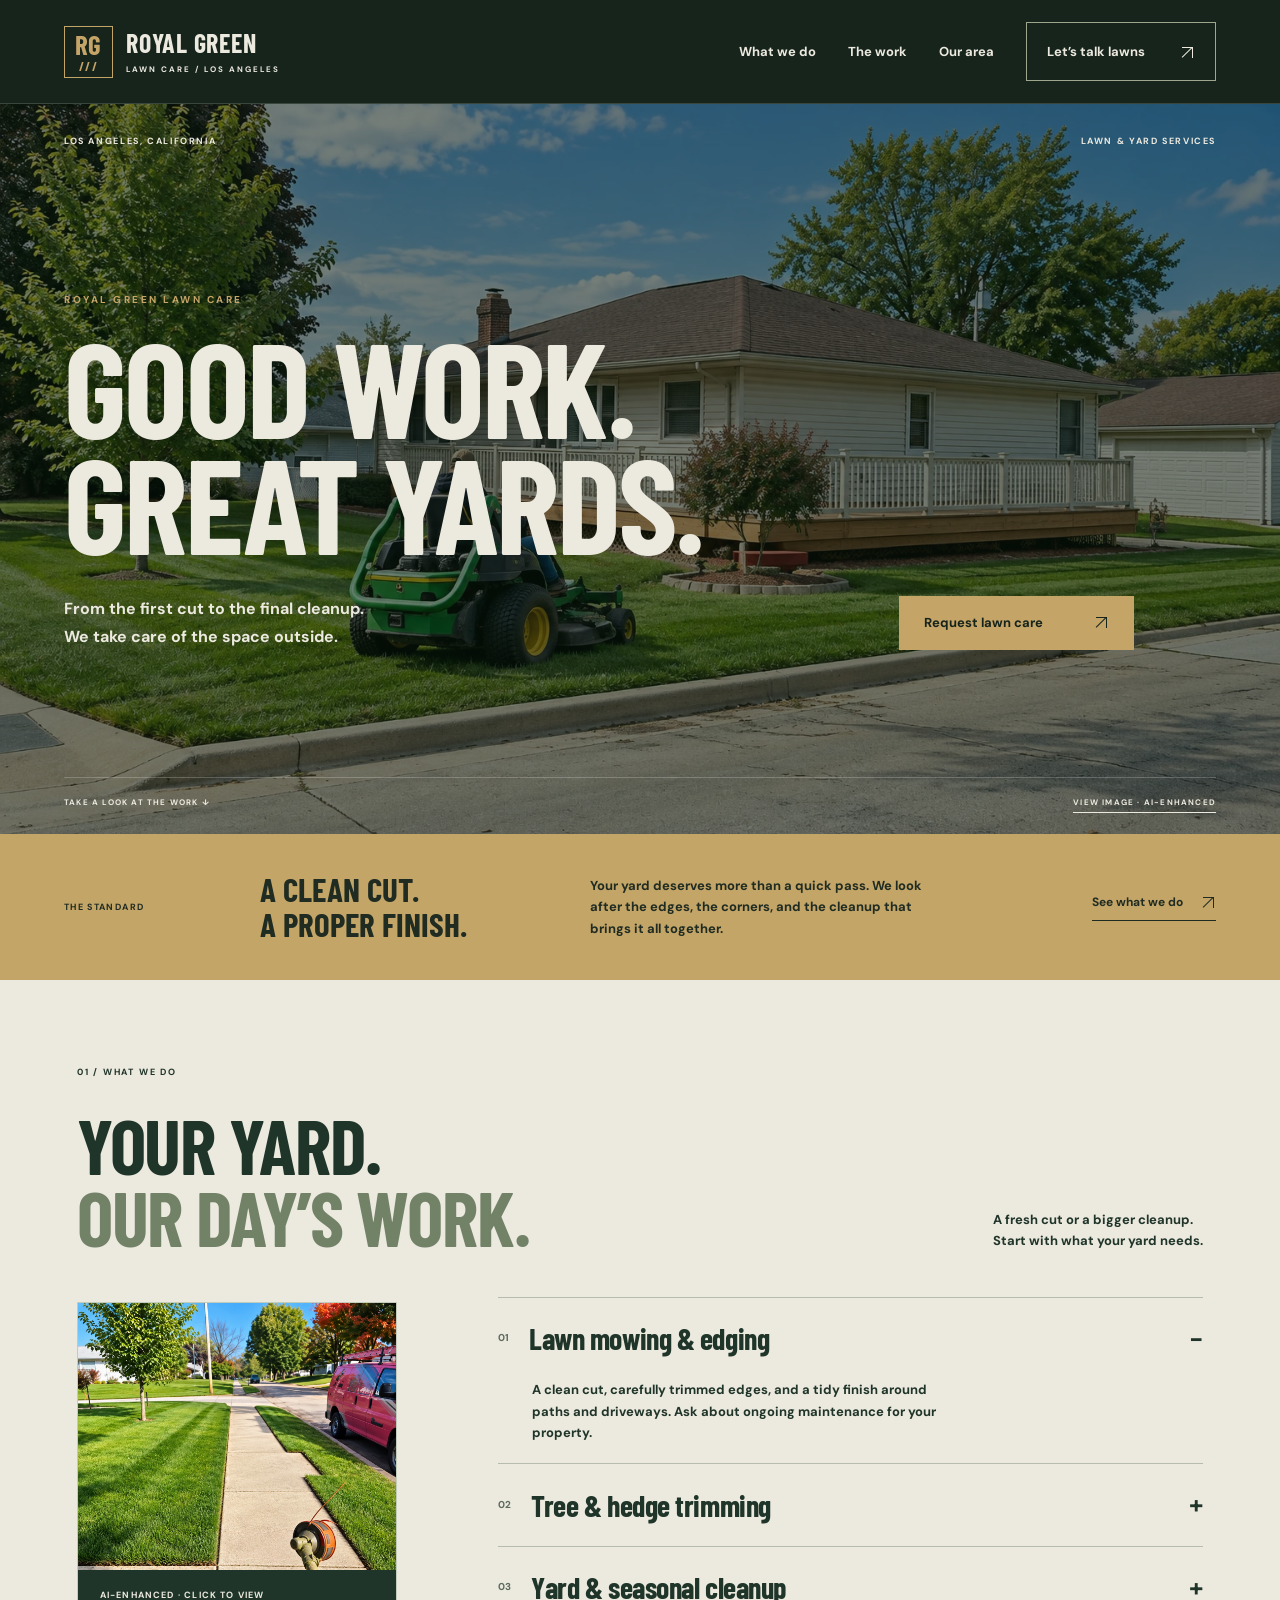
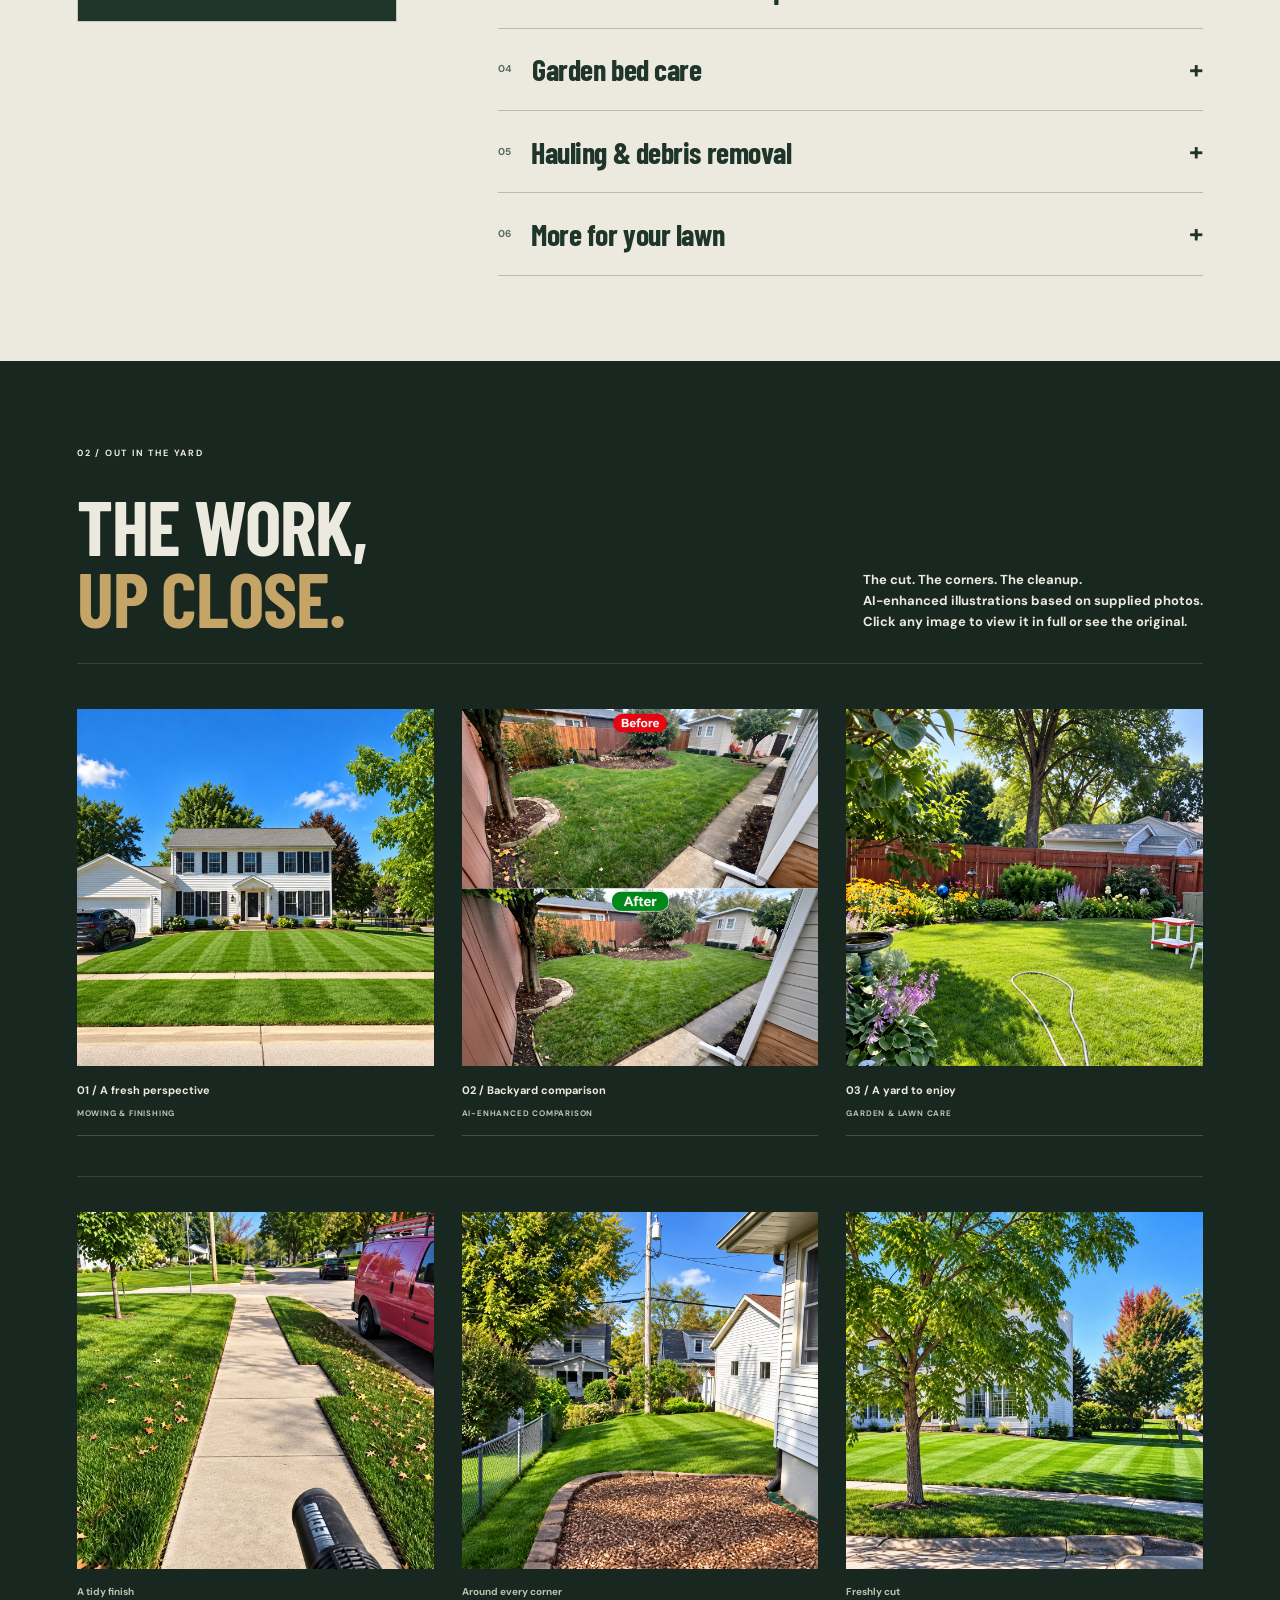
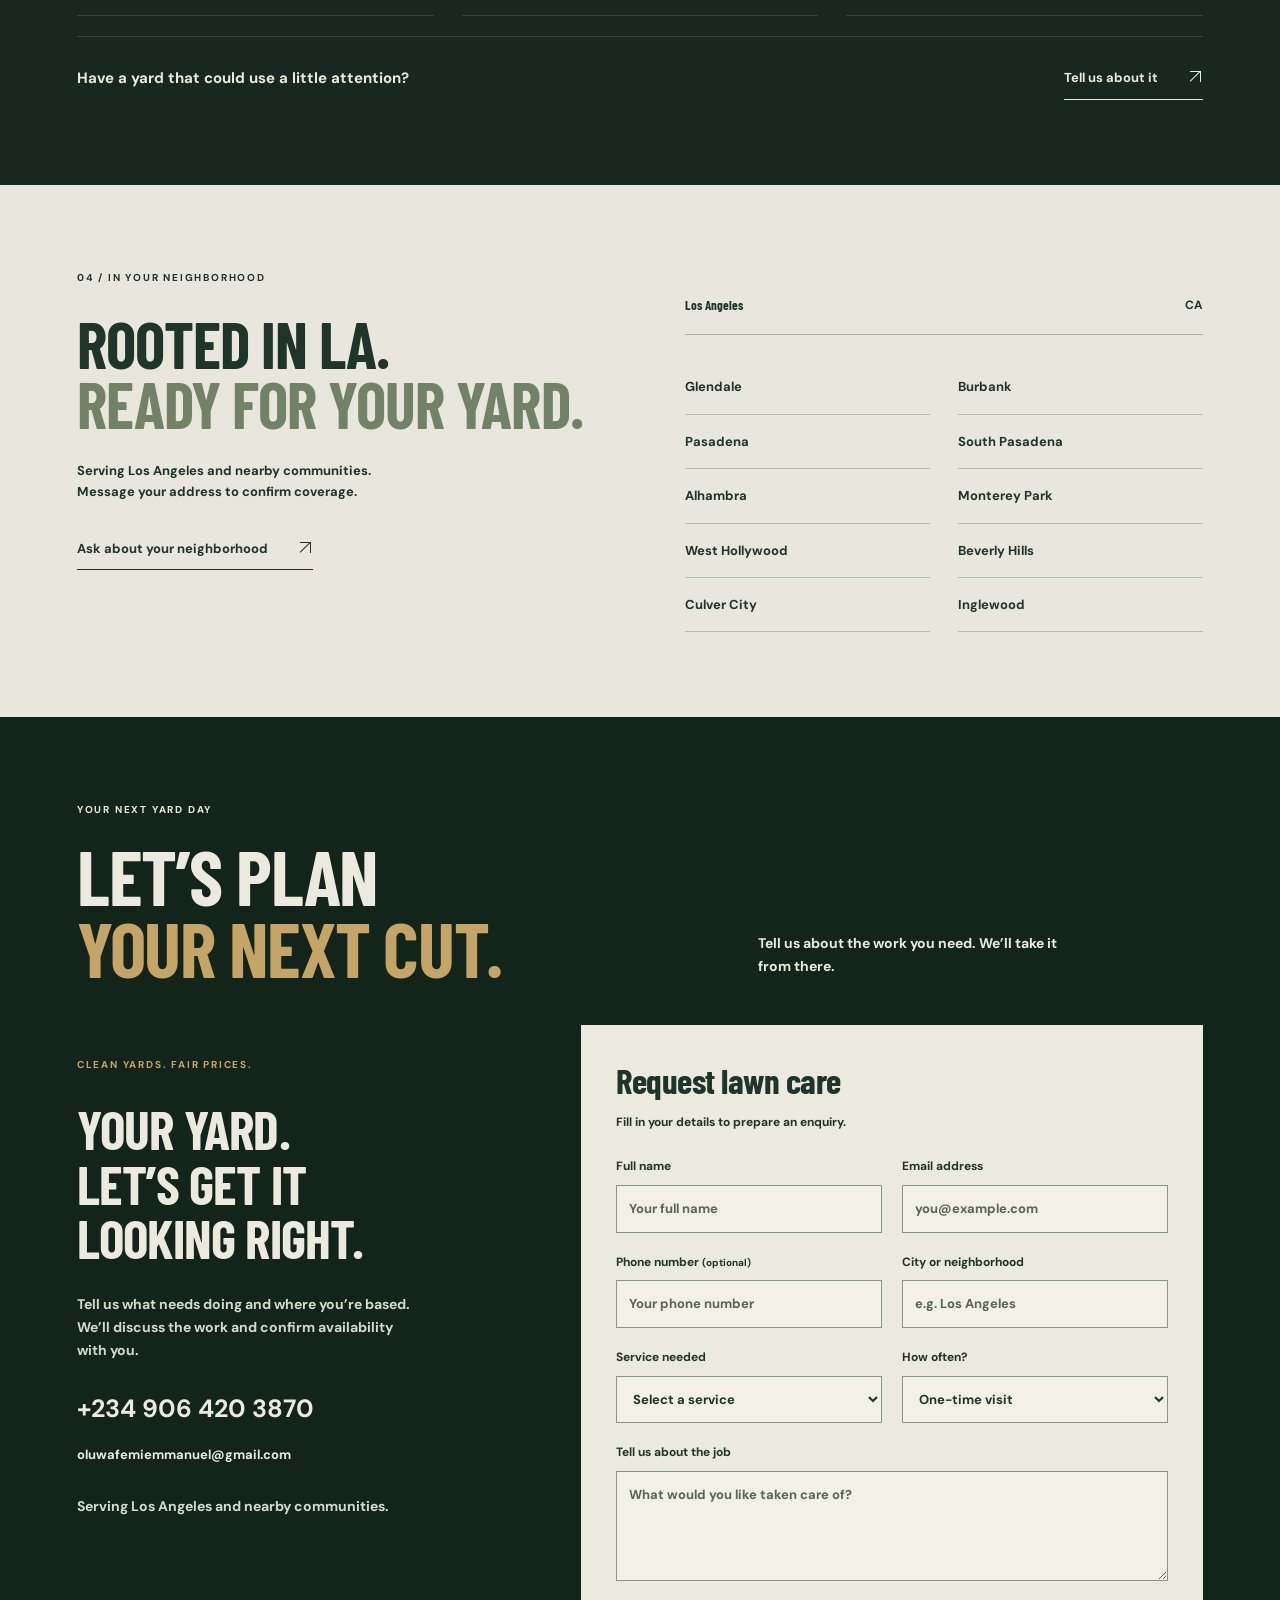
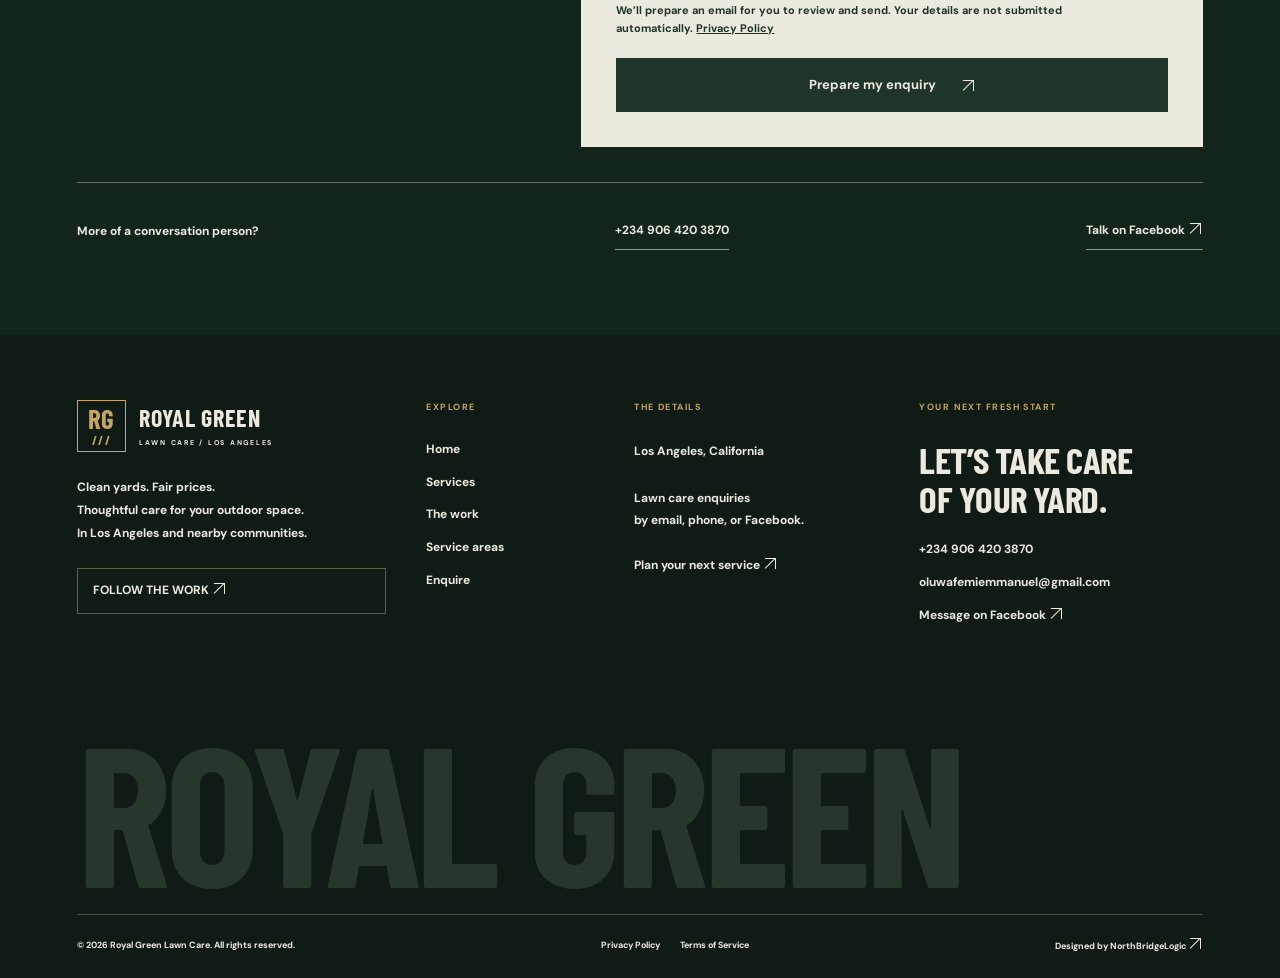
==== commit 57876657: "Add enhanced lawn imagery and accessible full-image gallery viewer" ====
--- a/index.html
+++ b/index.html
@@ -5,12 +5,12 @@
 <header class="header"><a class="brand" href="#home" aria-label="Royal Green home"><span class="brand-mark">RG<span>///</span></span><span>ROYAL GREEN<small>LAWN CARE / LOS ANGELES</small></span></a><button class="menu-toggle" aria-expanded="false" aria-controls="navigation">Menu</button><nav id="navigation" aria-label="Main navigation"><a href="#services">What we do</a><a href="#work">The work</a><a href="#areas">Our area</a><a class="button small" href="#contact">Let’s talk lawns <span><span class="outbound-arrow" aria-hidden="true"></span></span></a></nav></header>
 <main>
 <section id="home" class="hero field-hero">
-<div class="hero-photo photo-slot has-image"><img src="assets/hero-mowing.jpg" alt="Mower operator working on a residential lawn" width="206" height="206" fetchpriority="high"></div>
+<div class="hero-photo photo-slot has-image"><img src="assets/enhanced/hero-mowing.webp" alt="AI-enhanced reconstruction of a mower operator working on a residential lawn" width="1536" height="1024" fetchpriority="high"></div>
 <div class="hero-location"><span>LOS ANGELES, CALIFORNIA</span><span>LAWN & YARD SERVICES</span></div>
 <div class="hero-content"><p class="eyebrow">ROYAL GREEN LAWN CARE</p><h1>GOOD WORK.<br><em>GREAT YARDS.</em></h1><div class="hero-description"><p>From the first cut to the final cleanup.<br>We take care of the space outside.</p><a class="button" href="#contact">Request lawn care <span class="outbound-arrow" aria-hidden="true"></span></a></div></div>
-<div class="hero-bottom"><a href="#work">TAKE A LOOK AT THE WORK ↓</a><span>MOW. TRIM. CLEAR. CARE.</span></div></section>
+<div class="hero-bottom"><a href="#work">TAKE A LOOK AT THE WORK ↓</a><span><a href="assets/enhanced/hero-mowing.webp" data-photo="hero-mowing" class="hero-image-link">VIEW IMAGE · AI-ENHANCED</a></span></div></section>
 <section class="care-note"><span class="care-label">THE STANDARD</span><p>A clean cut.<br><strong>A proper finish.</strong></p><div>Your yard deserves more than a quick pass. We look after the edges, the corners, and the cleanup that brings it all together.</div><a href="#services">See what we do <span class="outbound-arrow" aria-hidden="true"></span></a></section>
-<section id="services" class="services section"><div class="section-heading"><div><p class="eyebrow">01 / WHAT WE DO</p><h2>YOUR YARD.<br><em>OUR DAY’S WORK.</em></h2></div><p>A fresh cut or a bigger cleanup.<br>Start with what your yard needs.</p></div><div class="service-layout"><div class="service-photo photo-slot has-image"><img src="assets/service-edging.jpg" alt="String trimmer edging grass along a residential sidewalk" width="206" height="206" loading="lazy"><span class="image-caption">THE DETAILS MAKE THE DIFFERENCE.</span></div><div class="service-list">
+<section id="services" class="services section"><div class="section-heading"><div><p class="eyebrow">01 / WHAT WE DO</p><h2>YOUR YARD.<br><em>OUR DAY’S WORK.</em></h2></div><p>A fresh cut or a bigger cleanup.<br>Start with what your yard needs.</p></div><div class="service-layout"><div class="service-photo photo-slot has-image"><a class="image-open" href="assets/enhanced/service-edging.webp" data-photo="service-edging" aria-label="Open full image"><img src="assets/enhanced/service-edging.webp" alt="String trimmer edging grass along a residential sidewalk" width="1254" height="1254" loading="lazy"></a><span class="image-caption">AI-ENHANCED · CLICK TO VIEW</span></div><div class="service-list">
 <details open><summary><span class="index">01</span><h3>Lawn mowing & edging</h3><span class="plus">+</span></summary><p>A clean cut, carefully trimmed edges, and a tidy finish around paths and driveways. Ask about ongoing maintenance for your property.</p></details>
 <details><summary><span class="index">02</span><h3>Tree & hedge trimming</h3><span class="plus">+</span></summary><p>Bring overgrown greenery back into shape. Send photos of your trees and hedges so we can discuss access and the work involved.</p></details>
 <details><summary><span class="index">03</span><h3>Yard & seasonal cleanup</h3><span class="plus">+</span></summary><p>Leaf clearing, untidy corners, and overgrown yards. Get your outdoor space ready for the season ahead.</p></details>
@@ -18,11 +18,11 @@
 <details><summary><span class="index">05</span><h3>Hauling & debris removal</h3><span class="plus">+</span></summary><p>Have branches or yard debris to clear? Message us with the material and approximate amount to confirm collection options.</p></details>
 <details><summary><span class="index">06</span><h3>More for your lawn</h3><span class="plus">+</span></summary><p>Looking for aeration, overseeding, fertilization, sod, or irrigation care? Tell us what you need so we can confirm availability and scope before booking.</p></details>
 </div></div></section>
-<section id="work" class="work section"><div class="section-heading"><div><p class="eyebrow">02 / OUT IN THE YARD</p><h2>THE WORK,<br><em>UP CLOSE.</em></h2></div><p>The cut. The corners. The cleanup.<br>A few details from the work.</p></div><div class="work-grid"><figure class="wide"><div class="photo-slot project-image has-image"><img src="assets/striped-lawn.jpg" alt="Fresh mowing stripes across the lawn of a white two-story house" width="206" height="206" loading="lazy"></div><figcaption><span>01 / A fresh perspective</span><span>MOWING & FINISHING</span></figcaption></figure><figure><div class="photo-slot project-image has-image"><img src="assets/yard-cleanup.jpg" alt="Supplied before-and-after comparison of a backyard lawn" width="206" height="206" loading="lazy"></div><figcaption><span>02 / Space to enjoy again</span><span>YARD CLEANUP</span></figcaption></figure><figure><div class="photo-slot project-image has-image"><img src="assets/garden-yard.jpg" alt="Maintained backyard lawn bordered by flower beds" width="206" height="206" loading="lazy"></div><figcaption><span>03 / A yard to enjoy</span><span>GARDEN & LAWN CARE</span></figcaption></figure></div><div class="detail-gallery" aria-label="More lawn care photographs"><figure><img src="assets/path-finishing.jpg" alt="Leaf blower clearing clippings from a sidewalk" width="206" height="206" loading="lazy"><figcaption>A tidy finish</figcaption></figure><figure><img src="assets/side-yard.jpg" alt="Mown side lawn beside a curved garden bed" width="206" height="206" loading="lazy"><figcaption>Around every corner</figcaption></figure><figure><img src="assets/lawn-detail.jpg" alt="Striped lawn framed by trees" width="206" height="206" loading="lazy"><figcaption>Freshly cut</figcaption></figure></div><div class="work-foot"><p>Have a yard that could use a little attention?</p><a class="text-link" href="#contact">Tell us about it <span><span class="outbound-arrow" aria-hidden="true"></span></span></a></div></section>
+<section id="work" class="work section"><div class="section-heading"><div><p class="eyebrow">02 / OUT IN THE YARD</p><h2>THE WORK,<br><em>UP CLOSE.</em></h2></div><p>The cut. The corners. The cleanup.<br>AI-enhanced illustrations based on supplied photos.<br>Click any image to view it in full or see the original.</p></div><div class="work-grid"><figure class="wide"><div class="photo-slot project-image has-image"><a class="image-open" href="assets/enhanced/striped-lawn.webp" data-photo="striped-lawn" aria-label="Open full image"><img src="assets/enhanced/striped-lawn.webp" alt="Fresh mowing stripes across the lawn of a white two-story house" width="1254" height="1254" loading="lazy"></a></div><figcaption><span>01 / A fresh perspective</span><span>MOWING & FINISHING</span></figcaption></figure><figure><div class="photo-slot project-image has-image"><a class="image-open" href="assets/enhanced/yard-cleanup.webp" data-photo="yard-cleanup" aria-label="Open full image"><img src="assets/enhanced/yard-cleanup.webp" alt="AI-enhanced reconstruction of a supplied backyard before-and-after comparison" width="1254" height="1254" loading="lazy"></a></div><figcaption><span>02 / Backyard comparison</span><span>AI-ENHANCED COMPARISON</span></figcaption></figure><figure><div class="photo-slot project-image has-image"><a class="image-open" href="assets/enhanced/garden-yard.webp" data-photo="garden-yard" aria-label="Open full image"><img src="assets/enhanced/garden-yard.webp" alt="Maintained backyard lawn bordered by flower beds" width="1254" height="1254" loading="lazy"></a></div><figcaption><span>03 / A yard to enjoy</span><span>GARDEN & LAWN CARE</span></figcaption></figure></div><div class="detail-gallery" aria-label="More lawn care photographs"><figure><a class="image-open" href="assets/enhanced/path-finishing.webp" data-photo="path-finishing" aria-label="Open full image"><img src="assets/enhanced/path-finishing.webp" alt="Leaf blower clearing clippings from a sidewalk" width="1254" height="1254" loading="lazy"></a><figcaption>A tidy finish</figcaption></figure><figure><a class="image-open" href="assets/enhanced/side-yard.webp" data-photo="side-yard" aria-label="Open full image"><img src="assets/enhanced/side-yard.webp" alt="Mown side lawn beside a curved garden bed" width="1254" height="1254" loading="lazy"></a><figcaption>Around every corner</figcaption></figure><figure><a class="image-open" href="assets/enhanced/lawn-detail.webp" data-photo="lawn-detail" aria-label="Open full image"><img src="assets/enhanced/lawn-detail.webp" alt="Striped lawn framed by trees" width="1254" height="1254" loading="lazy"></a><figcaption>Freshly cut</figcaption></figure></div><div class="work-foot"><p>Have a yard that could use a little attention?</p><a class="text-link" href="#contact">Tell us about it <span><span class="outbound-arrow" aria-hidden="true"></span></span></a></div></section>
 <section id="areas" class="areas section"><div><p class="eyebrow">04 / IN YOUR NEIGHBORHOOD</p><h2>ROOTED IN LA.<br><em>READY FOR YOUR YARD.</em></h2><p>Serving Los Angeles and nearby communities.<br>Message your address to confirm coverage.</p><a class="text-link dark" href="#contact">Ask about your neighborhood <span><span class="outbound-arrow" aria-hidden="true"></span></span></a></div><div class="cities"><p class="city-main">Los Angeles <span>CA</span></p><ul><li>Glendale</li><li>Burbank</li><li>Pasadena</li><li>South Pasadena</li><li>Alhambra</li><li>Monterey Park</li><li>West Hollywood</li><li>Beverly Hills</li><li>Culver City</li><li>Inglewood</li></ul></div></section>
 <section id="contact" class="enquiry section"><div class="enquiry-heading"><p class="eyebrow">YOUR NEXT YARD DAY</p><h2>LET’S PLAN<br><em>YOUR NEXT CUT.</em></h2><p>Tell us about the work you need. We’ll take it from there.</p></div>
 <div class="contact-form-layout"><div class="contact-intro"><p class="eyebrow">CLEAN YARDS. FAIR PRICES.</p><h3>YOUR YARD.<br>LET’S GET IT<br>LOOKING RIGHT.</h3><p>Tell us what needs doing and where you’re based. We’ll discuss the work and confirm availability with you.</p><a href="tel:+2349064203870">+234 906 420 3870</a><a class="contact-email" href="mailto:oluwafemiemmanuel@gmail.com">oluwafemiemmanuel@gmail.com</a><p class="contact-small">Serving Los Angeles and nearby communities.</p></div><form id="yard-form" class="standard-form"><h3>Request lawn care</h3><p class="form-intro">Fill in your details to prepare an enquiry.</p><div class="field-pair"><label for="customer">Full name<input id="customer" name="customer" autocomplete="name" required maxlength="100" placeholder="Your full name"></label><label for="email">Email address<input id="email" type="email" name="email" autocomplete="email" required maxlength="200" placeholder="you@example.com"></label></div><div class="field-pair"><label for="phone">Phone number <span>(optional)</span><input id="phone" type="tel" name="phone" autocomplete="tel" maxlength="40" placeholder="Your phone number"></label><label for="area">City or neighborhood<input id="area" name="area" autocomplete="address-level2" required maxlength="100" placeholder="e.g. Los Angeles"></label></div><div class="field-pair"><label for="service">Service needed<select id="service" name="service" required><option value="">Select a service</option><option>Mowing & edging</option><option>Tree & hedge trimming</option><option>Yard cleanup</option><option>Garden bed care</option><option>Hauling & debris removal</option><option>Multiple services</option><option>Other lawn care</option></select></label><label for="frequency">How often?<select id="frequency" name="frequency"><option>One-time visit</option><option>Regular care</option><option>Help me decide</option></select></label></div><label for="notes">Tell us about the job<textarea id="notes" name="notes" rows="4" maxlength="1500" placeholder="What would you like taken care of?"></textarea></label><p class="form-disclosure">We’ll prepare an email for you to review and send. Your details are not submitted automatically. <a href="privacy.html">Privacy Policy</a></p><button class="button" type="submit">Prepare my enquiry <span class="outbound-arrow" aria-hidden="true"></span></button><noscript><p>To enquire without JavaScript, email <a href="mailto:oluwafemiemmanuel@gmail.com">oluwafemiemmanuel@gmail.com</a>.</p></noscript></form></div>
 <section class="draft-panel" id="enquiry-draft" hidden aria-labelledby="draft-title" tabindex="-1"><p class="eyebrow">READY FOR YOUR REVIEW</p><h3 id="draft-title">Your enquiry is prepared.</h3><p>It has not been sent. Open your email app, review the message, and send it to Royal Green.</p><label for="draft-message">Your message</label><textarea id="draft-message" readonly rows="10"></textarea><div class="draft-actions"><a id="email-draft-link" class="button" href="mailto:oluwafemiemmanuel@gmail.com">Open in my email app</a><button class="text-button" type="button" id="copy-enquiry">Copy message</button></div><p id="copy-status" role="status"></p><p class="draft-help">No email app connected? Copy the message into your webmail and send it to <a href="mailto:oluwafemiemmanuel@gmail.com">oluwafemiemmanuel@gmail.com</a>.</p></section>
 <div class="direct-contact"><p>More of a conversation person?</p><a href="tel:+2349064203870">+234 906 420 3870</a><a href="https://www.facebook.com/profile.php?id=61595432369144" target="_blank" rel="noopener noreferrer">Talk on Facebook <span class="outbound-arrow" aria-hidden="true"></span></a></div></section>
 </main>
-<footer class="footer reference-footer"><div class="footer-top"><div class="footer-about"><a class="brand" href="#home"><span class="brand-mark">RG<span>///</span></span><span>ROYAL GREEN<small>LAWN CARE / LOS ANGELES</small></span></a><p>Clean yards. Fair prices.<br>Thoughtful care for your outdoor space.<br>In Los Angeles and nearby communities.</p><a class="footer-social" href="https://www.facebook.com/profile.php?id=61595432369144" target="_blank" rel="noopener noreferrer">FOLLOW THE WORK <span class="outbound-arrow" aria-hidden="true"></span></a></div><div><p class="eyebrow">EXPLORE</p><a href="#home">Home</a><a href="#services">Services</a><a href="#work">The work</a><a href="#areas">Service areas</a><a href="#contact">Enquire</a></div><div><p class="eyebrow">THE DETAILS</p><p>Los Angeles, California</p><p>Lawn care enquiries<br>by email, phone, or Facebook.</p><a href="#contact">Plan your next service <span class="outbound-arrow" aria-hidden="true"></span></a></div><div class="footer-contact"><p class="eyebrow">YOUR NEXT FRESH START</p><h3>LET’S TAKE CARE<br>OF YOUR YARD.</h3><a href="tel:+2349064203870">+234 906 420 3870</a><a class="footer-email" href="mailto:oluwafemiemmanuel@gmail.com">oluwafemiemmanuel@gmail.com</a><a href="https://www.facebook.com/profile.php?id=61595432369144" target="_blank" rel="noopener noreferrer">Message on Facebook <span class="outbound-arrow" aria-hidden="true"></span></a></div></div><div class="footer-wordmark" aria-hidden="true">ROYAL GREEN</div><div class="footer-bottom"><span>© <span id="year">2026</span> Royal Green Lawn Care. All rights reserved.</span><div><a href="privacy.html">Privacy Policy</a><a href="terms.html">Terms of Service</a></div><a href="https://northbridgelogic.com" target="_blank" rel="noopener noreferrer">Designed by <strong>NorthBridgeLogic</strong> <span class="outbound-arrow" aria-hidden="true"></span></a></div></footer></body></html>+<footer class="footer reference-footer"><div class="footer-top"><div class="footer-about"><a class="brand" href="#home"><span class="brand-mark">RG<span>///</span></span><span>ROYAL GREEN<small>LAWN CARE / LOS ANGELES</small></span></a><p>Clean yards. Fair prices.<br>Thoughtful care for your outdoor space.<br>In Los Angeles and nearby communities.</p><a class="footer-social" href="https://www.facebook.com/profile.php?id=61595432369144" target="_blank" rel="noopener noreferrer">FOLLOW THE WORK <span class="outbound-arrow" aria-hidden="true"></span></a></div><div><p class="eyebrow">EXPLORE</p><a href="#home">Home</a><a href="#services">Services</a><a href="#work">The work</a><a href="#areas">Service areas</a><a href="#contact">Enquire</a></div><div><p class="eyebrow">THE DETAILS</p><p>Los Angeles, California</p><p>Lawn care enquiries<br>by email, phone, or Facebook.</p><a href="#contact">Plan your next service <span class="outbound-arrow" aria-hidden="true"></span></a></div><div class="footer-contact"><p class="eyebrow">YOUR NEXT FRESH START</p><h3>LET’S TAKE CARE<br>OF YOUR YARD.</h3><a href="tel:+2349064203870">+234 906 420 3870</a><a class="footer-email" href="mailto:oluwafemiemmanuel@gmail.com">oluwafemiemmanuel@gmail.com</a><a href="https://www.facebook.com/profile.php?id=61595432369144" target="_blank" rel="noopener noreferrer">Message on Facebook <span class="outbound-arrow" aria-hidden="true"></span></a></div></div><div class="footer-wordmark" aria-hidden="true">ROYAL GREEN</div><div class="footer-bottom"><span>© <span id="year">2026</span> Royal Green Lawn Care. All rights reserved.</span><div><a href="privacy.html">Privacy Policy</a><a href="terms.html">Terms of Service</a></div><a href="https://northbridgelogic.com" target="_blank" rel="noopener noreferrer">Designed by <strong>NorthBridgeLogic</strong> <span class="outbound-arrow" aria-hidden="true"></span></a></div></footer><dialog id="image-viewer" aria-labelledby="viewer-title"><div class="viewer-toolbar"><h2 id="viewer-title">Image viewer</h2><button id="close-viewer" type="button" autofocus>Close ×</button></div><div class="viewer-stage"><img id="viewer-image" alt=""></div><div class="viewer-controls"><button id="previous-image" type="button" aria-label="Previous image">← Previous</button><span id="viewer-count"></span><button id="next-image" type="button" aria-label="Next image">Next →</button></div><p id="viewer-caption"></p><p id="viewer-note">AI-enhanced reconstruction. Fine details may differ from the original.</p><button id="toggle-original" type="button">View original photo</button></dialog></body></html>
--- a/refinement.css
+++ b/refinement.css
@@ -40,3 +40,12 @@
 @media(max-width:1000px){.contact-form-layout{gap:5%;grid-template-columns:minmax(0,.7fr) minmax(0,1.3fr)}.standard-form{padding:28px}.reference-footer .footer-top{grid-template-columns:1fr 1fr;gap:35px}.reference-footer .footer-wordmark{margin-top:40px}.work-grid{gap:20px}}
 @media(max-width:700px){.contact-form-layout{grid-template-columns:1fr;gap:20px}.contact-intro{padding:0 0 15px}.contact-intro h3{font-size:45px}.standard-form{padding:25px 20px}.standard-form .field-pair{grid-template-columns:1fr;gap:0}.work-grid{gap:14px}.work-grid figcaption{font-size:9px}.work-grid figcaption span:last-child{font-size:7px}.detail-gallery{gap:15px}.reference-footer{padding:45px 6% 25px}.reference-footer .footer-top{gap:30px 24px}.reference-footer .footer-top>div:first-child{grid-column:1/-1}.reference-footer .footer-top>div:last-child{grid-column:1/-1}.reference-footer .footer-wordmark{font-size:15vw}.reference-footer .footer-bottom{font-size:10px}.footer-bottom>div{flex-wrap:wrap}.hero-description p{font-size:14px}}
 @media(max-width:480px){.work-grid{grid-template-columns:1fr;gap:28px;max-width:290px;margin:0 auto}.work-grid figcaption{font-size:12px}.work-grid figcaption span:last-child{font-size:9px}.detail-gallery{grid-template-columns:1fr;gap:25px}.detail-gallery figure{align-items:center}.reference-footer .footer-top{grid-template-columns:1fr 1fr}.reference-footer .footer-contact h3{font-size:33px}}
+/* Equal-size photographs and accessible full-image viewing. */
+.detail-gallery{gap:28px}.detail-gallery figure{align-items:stretch}.detail-gallery .image-open{display:block;width:100%;aspect-ratio:1;overflow:hidden}.detail-gallery img{width:100%;max-width:none;height:100%;object-fit:cover}.detail-gallery figcaption{width:100%;max-width:none;border-bottom:1px solid #7f8a734d;padding:15px 0}
+.photo-slot>.image-open{position:absolute;inset:0;display:block}.image-open img{width:100%;height:100%;object-fit:cover;display:block}.image-open{cursor:zoom-in}.image-caption{pointer-events:none}.image-open:focus-visible{outline:3px solid var(--accent);outline-offset:-4px}.hero-image-link{border-bottom:1px solid;padding:5px 0}.service-photo img{width:100%;height:100%;object-fit:cover}
+#image-viewer{width:min(1100px,96vw);max-width:96vw;max-height:94dvh;background:#14231b;color:#ece9df;border:1px solid #72816b;padding:20px;overflow:auto}#image-viewer::backdrop{background:rgba(4,12,7,.9)}.viewer-toolbar{display:flex;justify-content:space-between;align-items:center;gap:20px;margin-bottom:15px}.viewer-toolbar h2{font:700 22px 'Barlow Condensed',sans-serif;letter-spacing:.04em}.viewer-toolbar button,#image-viewer>button,.viewer-controls button{font:700 12px 'DM Sans',sans-serif;color:#ece9df;background:transparent;border:1px solid #7a896f;padding:10px 16px;cursor:pointer}.viewer-stage{height:min(65dvh,750px);display:flex;justify-content:center;align-items:center;background:#0b1710}.viewer-stage img{display:block;width:100%;height:100%;object-fit:contain}.viewer-controls{display:flex;align-items:center;justify-content:space-between;gap:15px;margin:15px 0;font-size:12px}#viewer-caption{font-size:13px;margin:10px 0}#viewer-note{font-size:11px;color:#ccd5c5;margin-bottom:15px}body.viewer-open{overflow:hidden}
+@media(max-width:700px){.detail-gallery{gap:14px}#image-viewer{padding:12px}.viewer-stage{height:55dvh}.viewer-toolbar h2{font-size:20px}.viewer-controls button{padding:10px;font-size:11px}}
+@media(max-width:480px){.detail-gallery{max-width:290px;margin-left:auto;margin-right:auto;gap:28px}}
+.work-grid,.detail-gallery{gap:28px}.work-grid .project-image{border:0}
+@media(max-width:700px){.work-grid,.detail-gallery{gap:14px}}
+@media(max-width:480px){.work-grid,.detail-gallery{gap:28px}}
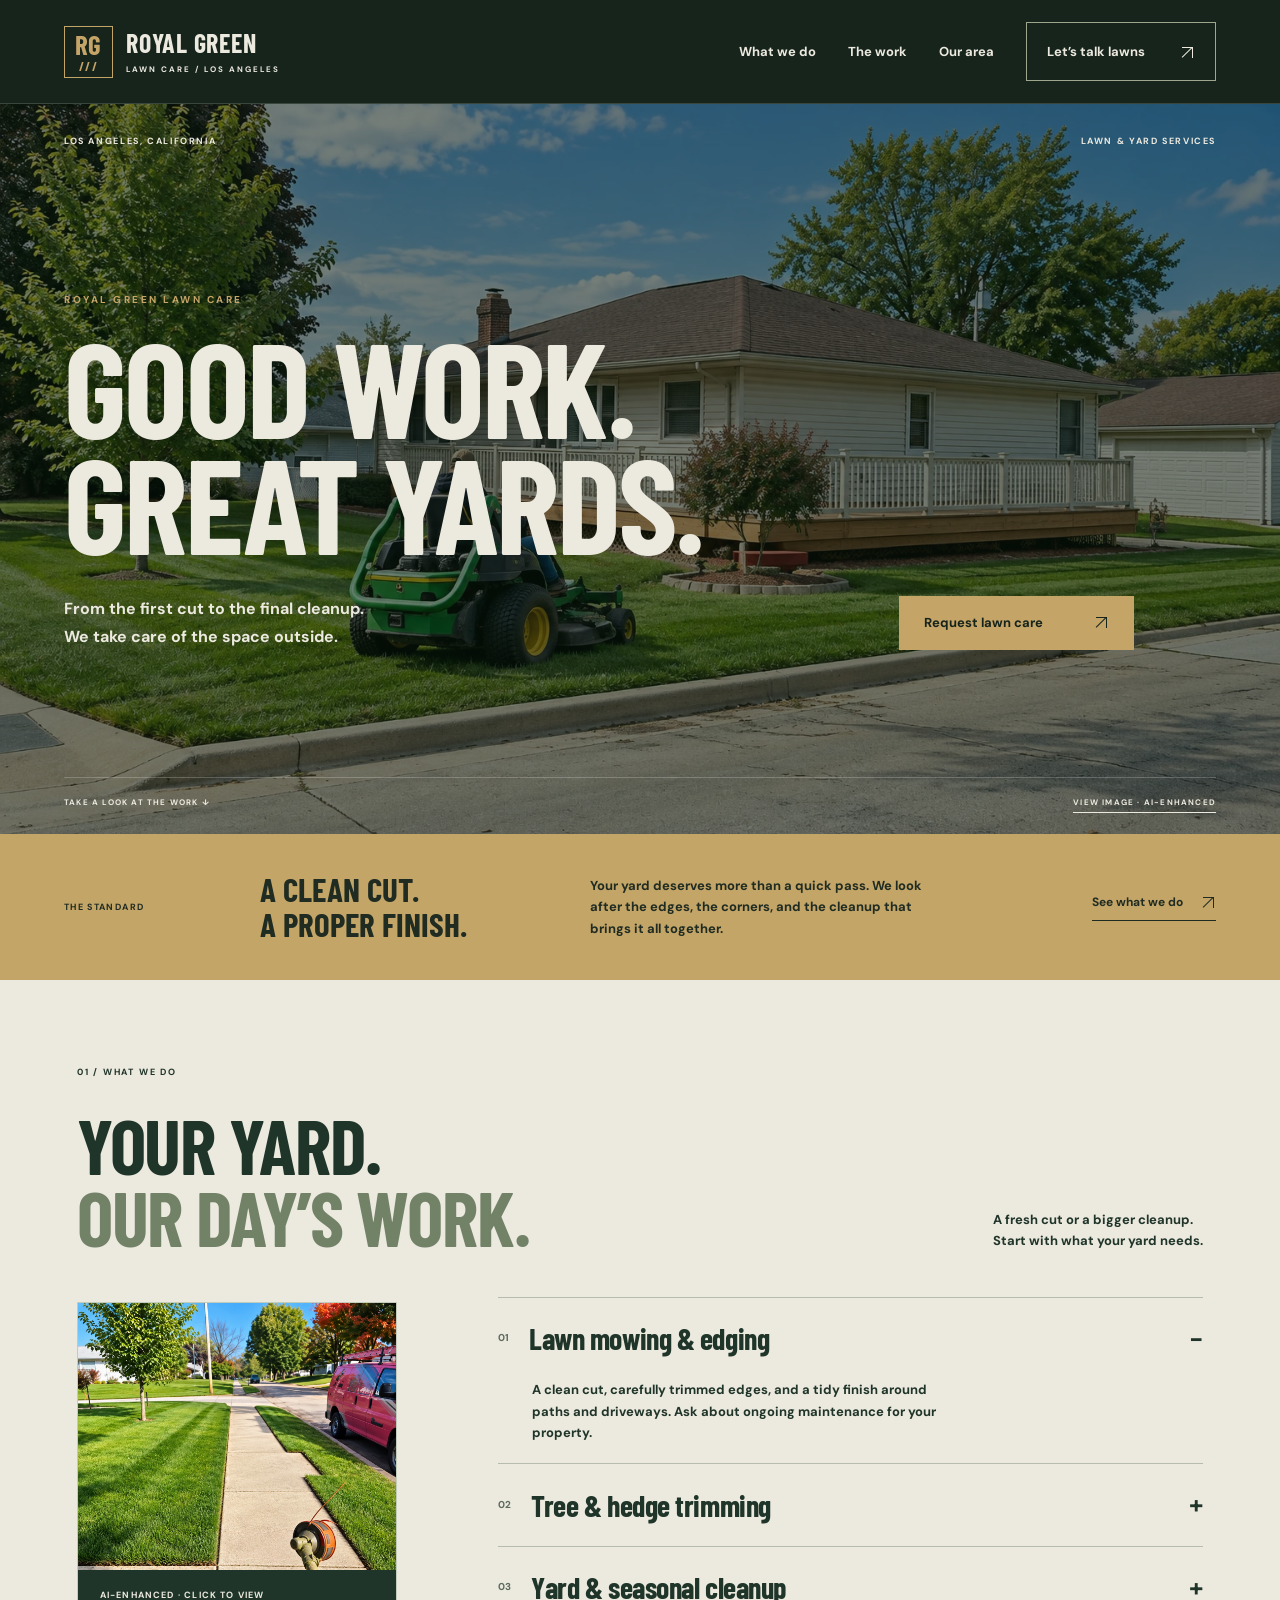
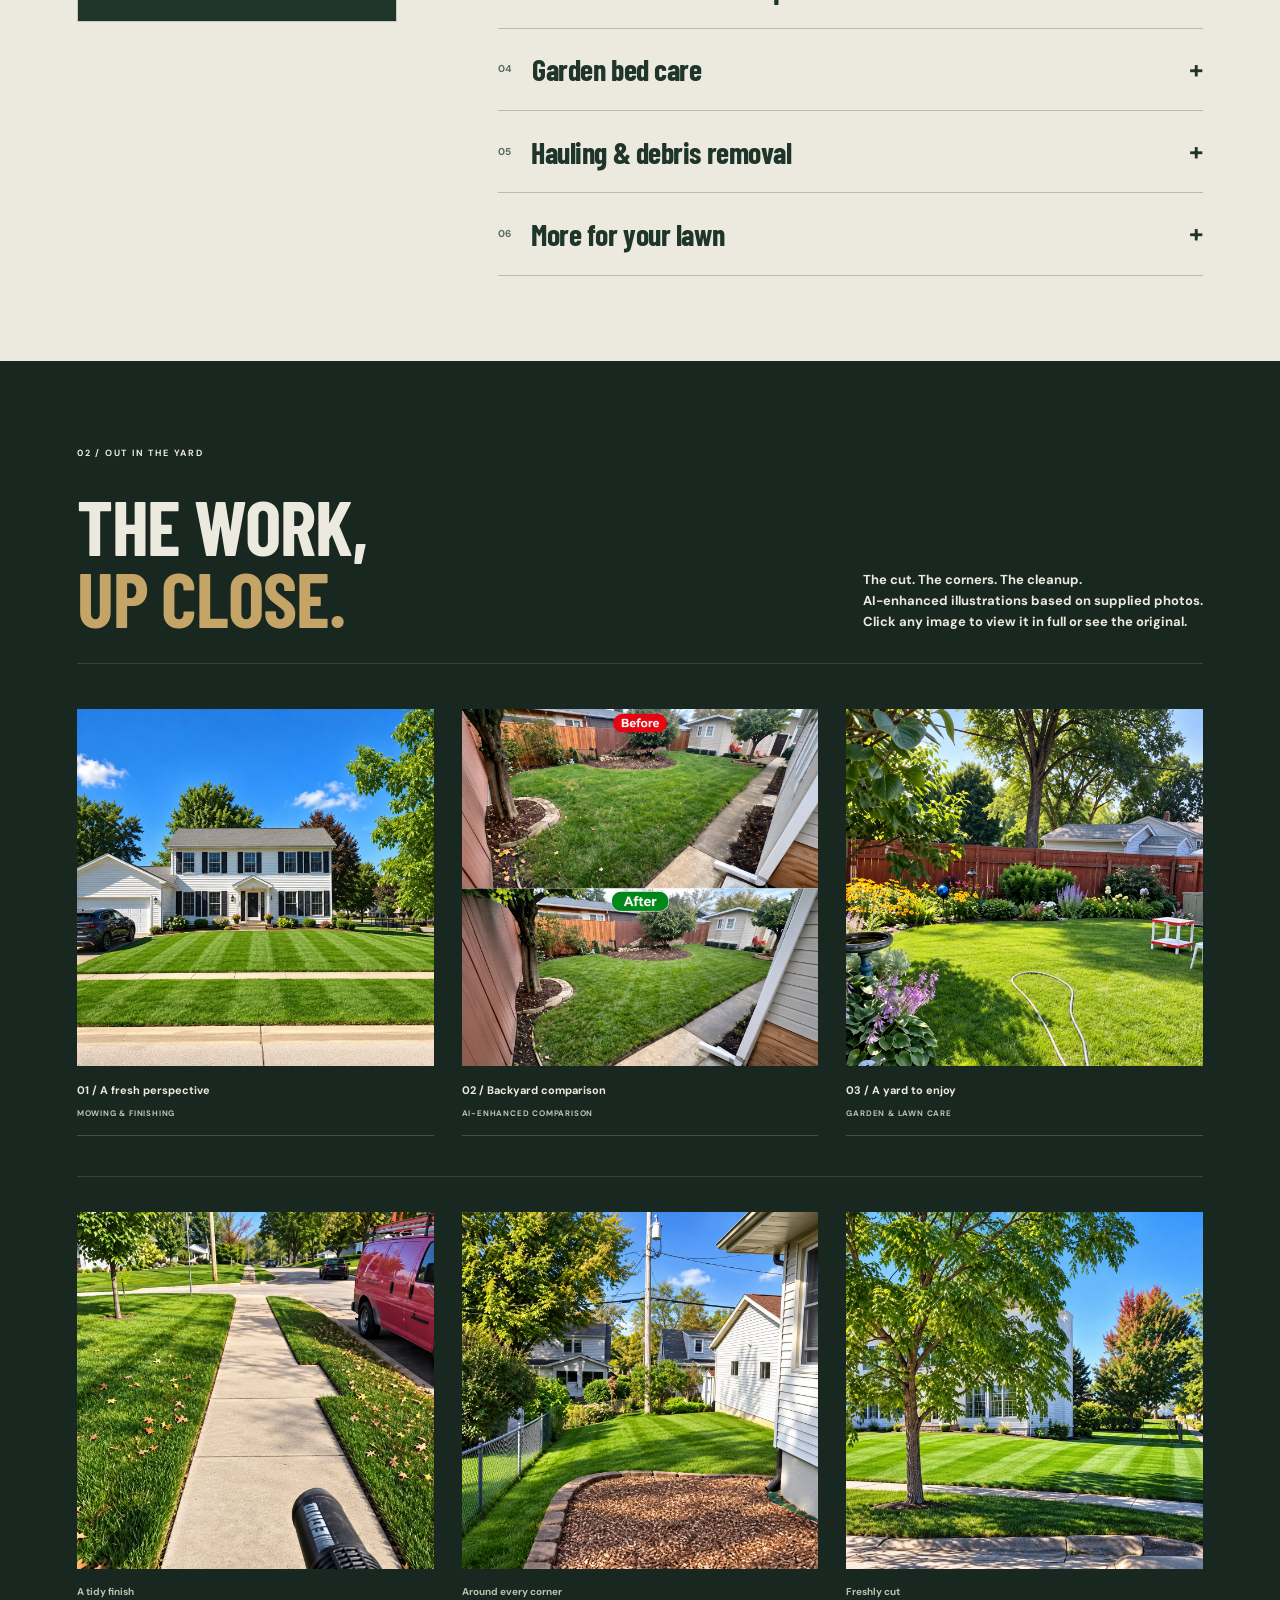
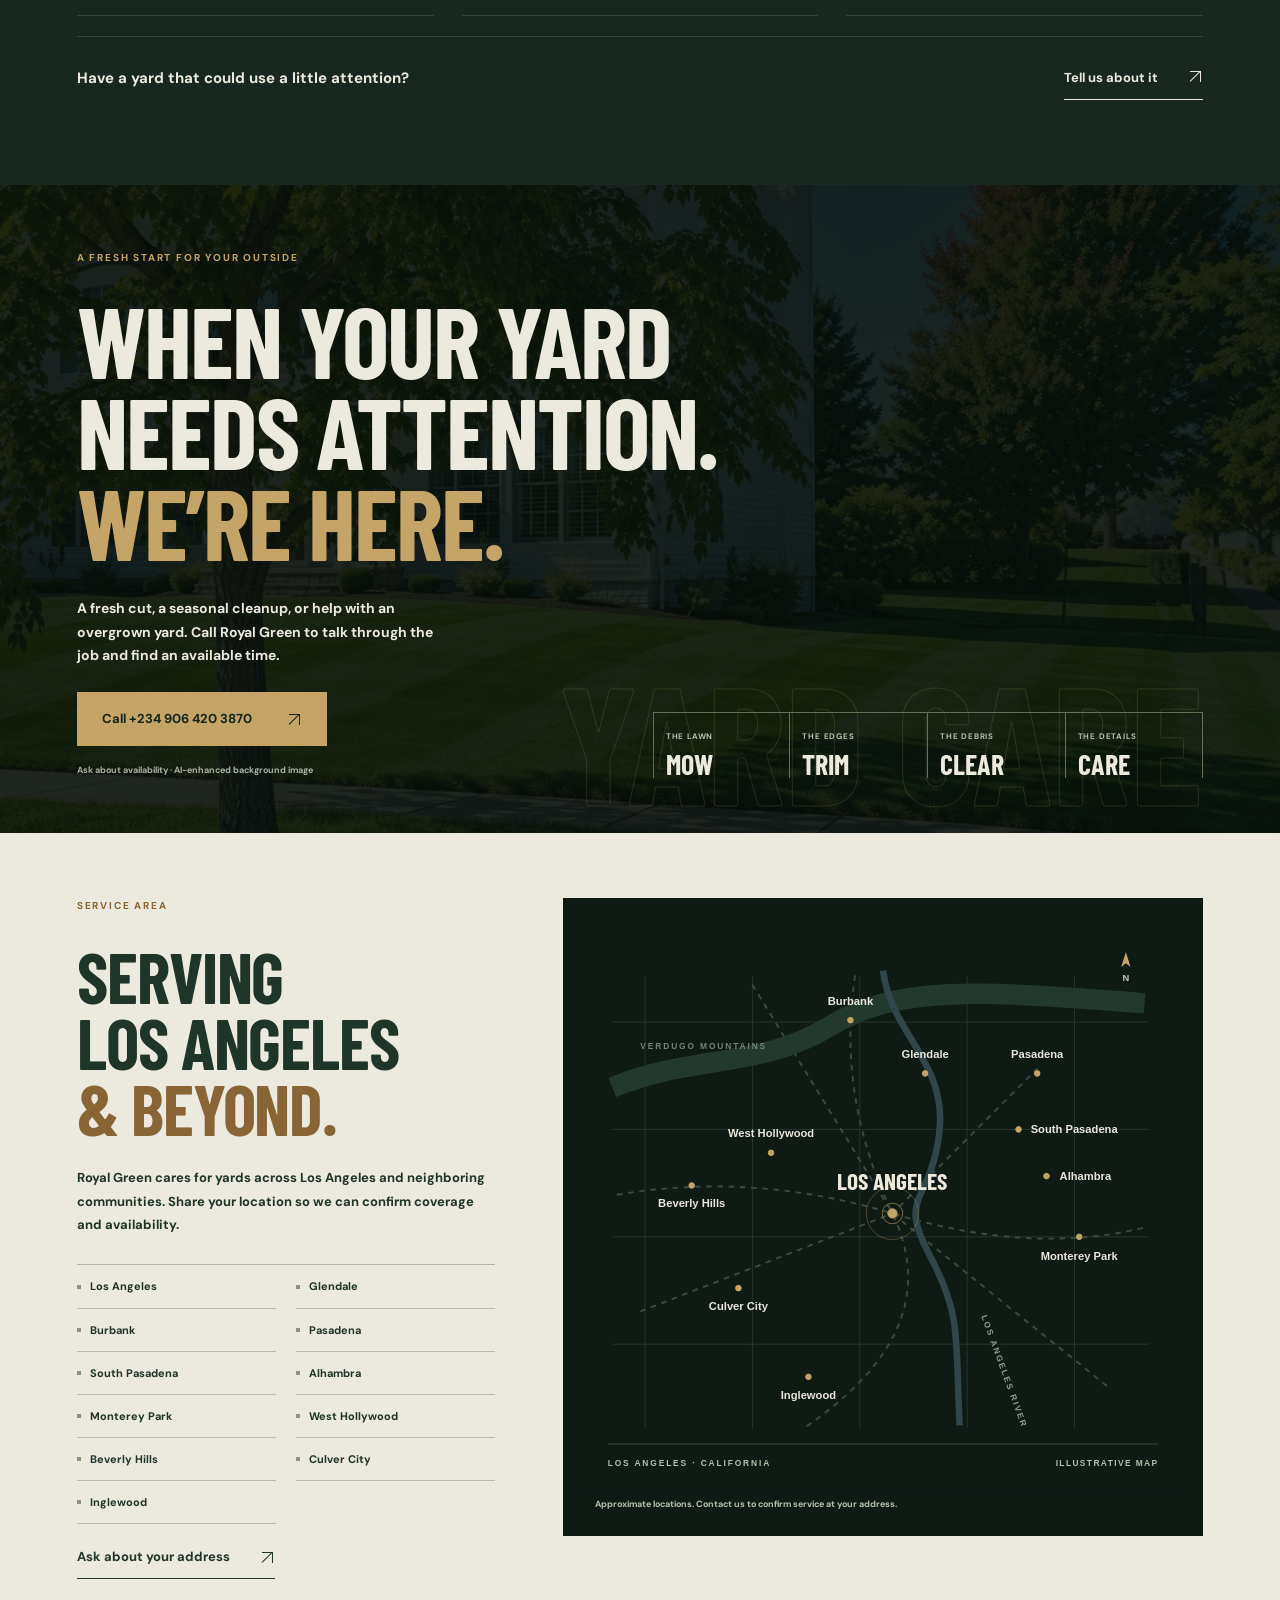
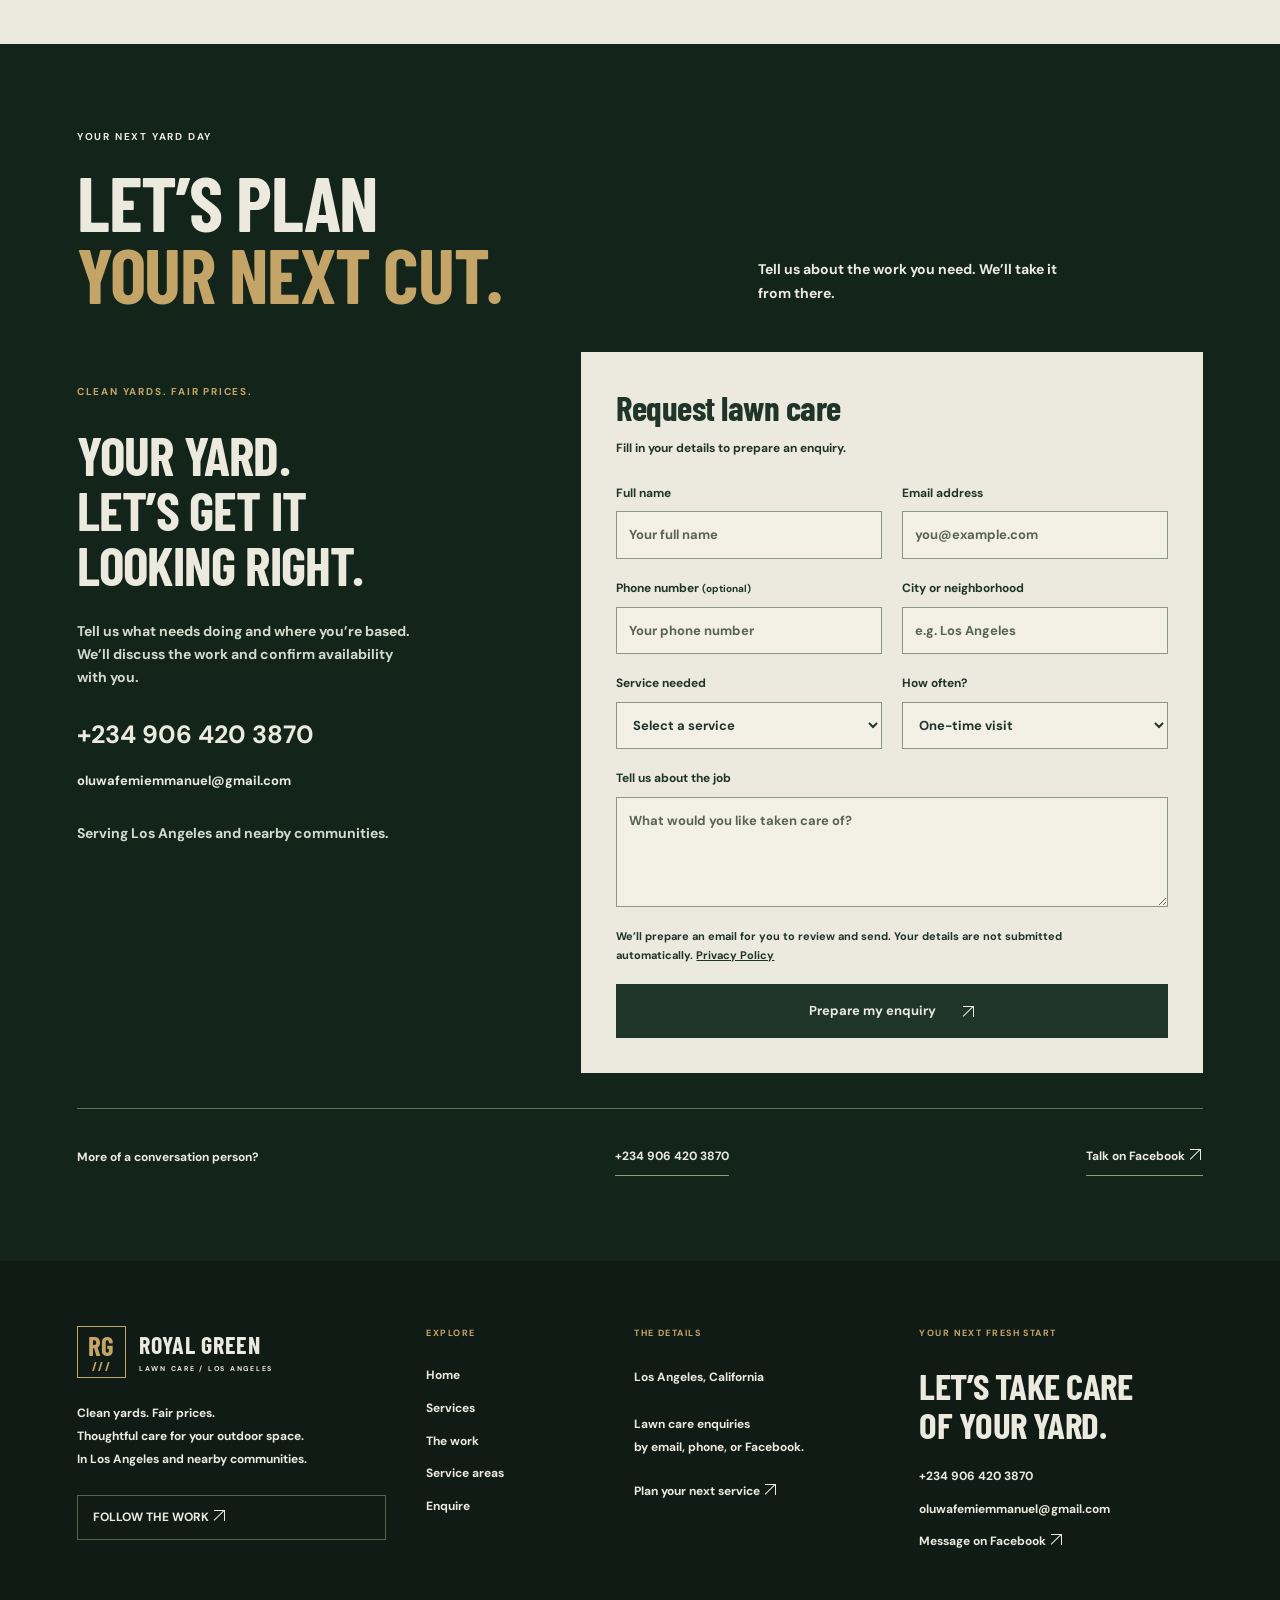
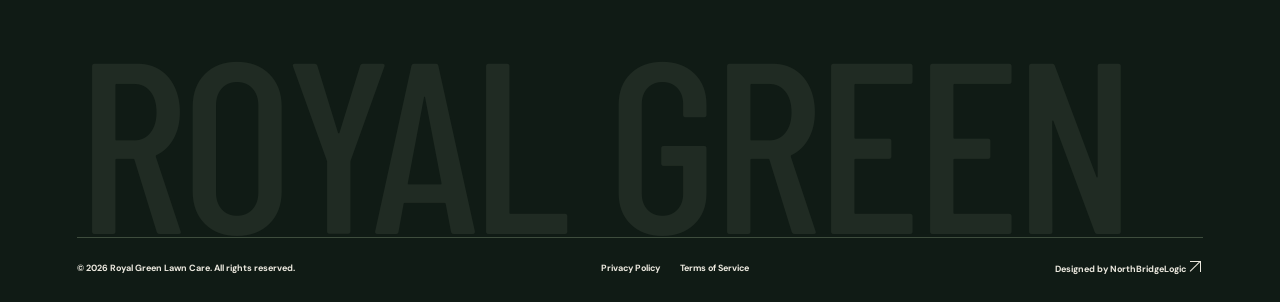
==== commit 79fc7535: "Add Nomadic-inspired call section and LA service map; soften footer wordmark" ====
--- a/index.html
+++ b/index.html
@@ -19,7 +19,19 @@
 <details><summary><span class="index">06</span><h3>More for your lawn</h3><span class="plus">+</span></summary><p>Looking for aeration, overseeding, fertilization, sod, or irrigation care? Tell us what you need so we can confirm availability and scope before booking.</p></details>
 </div></div></section>
 <section id="work" class="work section"><div class="section-heading"><div><p class="eyebrow">02 / OUT IN THE YARD</p><h2>THE WORK,<br><em>UP CLOSE.</em></h2></div><p>The cut. The corners. The cleanup.<br>AI-enhanced illustrations based on supplied photos.<br>Click any image to view it in full or see the original.</p></div><div class="work-grid"><figure class="wide"><div class="photo-slot project-image has-image"><a class="image-open" href="assets/enhanced/striped-lawn.webp" data-photo="striped-lawn" aria-label="Open full image"><img src="assets/enhanced/striped-lawn.webp" alt="Fresh mowing stripes across the lawn of a white two-story house" width="1254" height="1254" loading="lazy"></a></div><figcaption><span>01 / A fresh perspective</span><span>MOWING & FINISHING</span></figcaption></figure><figure><div class="photo-slot project-image has-image"><a class="image-open" href="assets/enhanced/yard-cleanup.webp" data-photo="yard-cleanup" aria-label="Open full image"><img src="assets/enhanced/yard-cleanup.webp" alt="AI-enhanced reconstruction of a supplied backyard before-and-after comparison" width="1254" height="1254" loading="lazy"></a></div><figcaption><span>02 / Backyard comparison</span><span>AI-ENHANCED COMPARISON</span></figcaption></figure><figure><div class="photo-slot project-image has-image"><a class="image-open" href="assets/enhanced/garden-yard.webp" data-photo="garden-yard" aria-label="Open full image"><img src="assets/enhanced/garden-yard.webp" alt="Maintained backyard lawn bordered by flower beds" width="1254" height="1254" loading="lazy"></a></div><figcaption><span>03 / A yard to enjoy</span><span>GARDEN & LAWN CARE</span></figcaption></figure></div><div class="detail-gallery" aria-label="More lawn care photographs"><figure><a class="image-open" href="assets/enhanced/path-finishing.webp" data-photo="path-finishing" aria-label="Open full image"><img src="assets/enhanced/path-finishing.webp" alt="Leaf blower clearing clippings from a sidewalk" width="1254" height="1254" loading="lazy"></a><figcaption>A tidy finish</figcaption></figure><figure><a class="image-open" href="assets/enhanced/side-yard.webp" data-photo="side-yard" aria-label="Open full image"><img src="assets/enhanced/side-yard.webp" alt="Mown side lawn beside a curved garden bed" width="1254" height="1254" loading="lazy"></a><figcaption>Around every corner</figcaption></figure><figure><a class="image-open" href="assets/enhanced/lawn-detail.webp" data-photo="lawn-detail" aria-label="Open full image"><img src="assets/enhanced/lawn-detail.webp" alt="Striped lawn framed by trees" width="1254" height="1254" loading="lazy"></a><figcaption>Freshly cut</figcaption></figure></div><div class="work-foot"><p>Have a yard that could use a little attention?</p><a class="text-link" href="#contact">Tell us about it <span><span class="outbound-arrow" aria-hidden="true"></span></span></a></div></section>
-<section id="areas" class="areas section"><div><p class="eyebrow">04 / IN YOUR NEIGHBORHOOD</p><h2>ROOTED IN LA.<br><em>READY FOR YOUR YARD.</em></h2><p>Serving Los Angeles and nearby communities.<br>Message your address to confirm coverage.</p><a class="text-link dark" href="#contact">Ask about your neighborhood <span><span class="outbound-arrow" aria-hidden="true"></span></span></a></div><div class="cities"><p class="city-main">Los Angeles <span>CA</span></p><ul><li>Glendale</li><li>Burbank</li><li>Pasadena</li><li>South Pasadena</li><li>Alhambra</li><li>Monterey Park</li><li>West Hollywood</li><li>Beverly Hills</li><li>Culver City</li><li>Inglewood</li></ul></div></section>
+<section class="callout section" aria-labelledby="callout-title"><div class="callout-content"><p class="eyebrow">A FRESH START FOR YOUR OUTSIDE</p><h2 id="callout-title">WHEN YOUR YARD<br>NEEDS ATTENTION.<br><em>WE’RE HERE.</em></h2><p class="callout-copy">A fresh cut, a seasonal cleanup, or help with an overgrown yard. Call Royal Green to talk through the job and find an available time.</p><a class="button" href="tel:+2349064203870">Call +234 906 420 3870 <span class="outbound-arrow" aria-hidden="true"></span></a><p class="callout-note">Ask about availability · AI-enhanced background image</p></div><div class="callout-bottom"><span class="callout-outline" aria-hidden="true">YARD CARE</span><ul aria-label="Our work"><li><span>THE LAWN</span>MOW</li><li><span>THE EDGES</span>TRIM</li><li><span>THE DEBRIS</span>CLEAR</li><li><span>THE DETAILS</span>CARE</li></ul></div></section>
+<section id="areas" class="areas section map-section"><div class="area-copy"><p class="eyebrow">SERVICE AREA</p><h2>SERVING<br>LOS ANGELES<br><em>& BEYOND.</em></h2><p>Royal Green cares for yards across Los Angeles and neighboring communities. Share your location so we can confirm coverage and availability.</p><ul class="area-city-list"><li>Los Angeles</li><li>Glendale</li><li>Burbank</li><li>Pasadena</li><li>South Pasadena</li><li>Alhambra</li><li>Monterey Park</li><li>West Hollywood</li><li>Beverly Hills</li><li>Culver City</li><li>Inglewood</li></ul><a class="text-link" href="#contact">Ask about your address <span class="outbound-arrow" aria-hidden="true"></span></a></div><figure class="area-map"><svg viewBox="0 0 660 620" role="img" aria-labelledby="map-title map-description" xmlns="http://www.w3.org/2000/svg"><title id="map-title">Los Angeles and nearby service areas</title><desc id="map-description">Illustrative map showing Los Angeles, Burbank, Glendale, Pasadena, South Pasadena, Alhambra, Monterey Park, West Hollywood, Beverly Hills, Culver City, and Inglewood. Approximate locations, not a navigation map or exact service boundary.</desc><rect width="660" height="620" fill="#101a15"/>
+<g fill="none" stroke="#25372e" stroke-width="1"><path d="M75 70V555M190 70V555M305 70V555M420 70V555M535 70V555M40 120H615M40 235H615M40 350H615M40 465H615"/></g>
+<g fill="none" stroke="#3b4a3d" stroke-width="2" stroke-dasharray="6 6"><path d="M45 305Q190 280 340 325T610 340M300 70Q280 200 340 325T245 555M70 430L340 325 495 170M190 80L340 325 570 510"/></g>
+<path d="M40 190C125 155 198 170 272 125S430 86 610 100" fill="none" stroke="#23392e" stroke-width="22"/>
+<path d="M330 65C338 133 400 163 390 240S345 304 380 370 407 458 412 552" fill="none" stroke="#30464a" stroke-width="7"/>
+<text x="435" y="435" transform="rotate(70 435 435)" fill="#91a196" font-family="Arial,sans-serif" font-size="9" letter-spacing="2">LOS ANGELES RIVER</text>
+<text x="70" y="149" fill="#738375" font-family="Arial,sans-serif" font-size="9" letter-spacing="2">VERDUGO MOUNTAINS</text>
+<g fill="#c5a467" stroke="#c5a467"><circle cx="340" cy="325" r="28" fill="none" opacity=".35"/><circle cx="340" cy="325" r="11" fill="none" opacity=".65"/><circle cx="340" cy="325" r="5"/><circle cx="295" cy="118" r="3"/><circle cx="375" cy="175" r="3"/><circle cx="495" cy="175" r="3"/><circle cx="475" cy="235" r="3"/><circle cx="505" cy="285" r="3"/><circle cx="540" cy="350" r="3"/><circle cx="210" cy="260" r="3"/><circle cx="125" cy="295" r="3"/><circle cx="175" cy="405" r="3"/><circle cx="250" cy="500" r="3"/></g>
+<g fill="#e9e7dd" font-family="Arial,sans-serif" font-size="12"><text x="295" y="102" text-anchor="middle">Burbank</text><text x="375" y="158" text-anchor="middle">Glendale</text><text x="495" y="158" text-anchor="middle">Pasadena</text><text x="488" y="239">South Pasadena</text><text x="519" y="289">Alhambra</text><text x="540" y="375" text-anchor="middle">Monterey Park</text><text x="210" y="243" text-anchor="middle">West Hollywood</text><text x="125" y="318" text-anchor="middle">Beverly Hills</text><text x="175" y="428" text-anchor="middle">Culver City</text><text x="250" y="524" text-anchor="middle">Inglewood</text></g>
+<text x="340" y="300" text-anchor="middle" fill="#eee9dd" font-family="Barlow Condensed,Arial,sans-serif" font-size="25">LOS ANGELES</text>
+<g transform="translate(590 45)"><path d="M0 0L-5 16 0 12 5 16Z" fill="#c5a467"/><text y="31" text-anchor="middle" fill="#c6ccbd" font-family="Arial,sans-serif" font-size="10">N</text></g>
+<path d="M35 572H625" stroke="#3b4a3d"/><text x="35" y="596" fill="#b4bfae" font-family="Arial,sans-serif" font-size="9" letter-spacing="2">LOS ANGELES · CALIFORNIA</text><text x="625" y="596" text-anchor="end" fill="#b4bfae" font-family="Arial,sans-serif" font-size="9" letter-spacing="1.5">ILLUSTRATIVE MAP</text></svg><figcaption>Approximate locations. Contact us to confirm service at your address.</figcaption></figure></section>
 <section id="contact" class="enquiry section"><div class="enquiry-heading"><p class="eyebrow">YOUR NEXT YARD DAY</p><h2>LET’S PLAN<br><em>YOUR NEXT CUT.</em></h2><p>Tell us about the work you need. We’ll take it from there.</p></div>
 <div class="contact-form-layout"><div class="contact-intro"><p class="eyebrow">CLEAN YARDS. FAIR PRICES.</p><h3>YOUR YARD.<br>LET’S GET IT<br>LOOKING RIGHT.</h3><p>Tell us what needs doing and where you’re based. We’ll discuss the work and confirm availability with you.</p><a href="tel:+2349064203870">+234 906 420 3870</a><a class="contact-email" href="mailto:oluwafemiemmanuel@gmail.com">oluwafemiemmanuel@gmail.com</a><p class="contact-small">Serving Los Angeles and nearby communities.</p></div><form id="yard-form" class="standard-form"><h3>Request lawn care</h3><p class="form-intro">Fill in your details to prepare an enquiry.</p><div class="field-pair"><label for="customer">Full name<input id="customer" name="customer" autocomplete="name" required maxlength="100" placeholder="Your full name"></label><label for="email">Email address<input id="email" type="email" name="email" autocomplete="email" required maxlength="200" placeholder="you@example.com"></label></div><div class="field-pair"><label for="phone">Phone number <span>(optional)</span><input id="phone" type="tel" name="phone" autocomplete="tel" maxlength="40" placeholder="Your phone number"></label><label for="area">City or neighborhood<input id="area" name="area" autocomplete="address-level2" required maxlength="100" placeholder="e.g. Los Angeles"></label></div><div class="field-pair"><label for="service">Service needed<select id="service" name="service" required><option value="">Select a service</option><option>Mowing & edging</option><option>Tree & hedge trimming</option><option>Yard cleanup</option><option>Garden bed care</option><option>Hauling & debris removal</option><option>Multiple services</option><option>Other lawn care</option></select></label><label for="frequency">How often?<select id="frequency" name="frequency"><option>One-time visit</option><option>Regular care</option><option>Help me decide</option></select></label></div><label for="notes">Tell us about the job<textarea id="notes" name="notes" rows="4" maxlength="1500" placeholder="What would you like taken care of?"></textarea></label><p class="form-disclosure">We’ll prepare an email for you to review and send. Your details are not submitted automatically. <a href="privacy.html">Privacy Policy</a></p><button class="button" type="submit">Prepare my enquiry <span class="outbound-arrow" aria-hidden="true"></span></button><noscript><p>To enquire without JavaScript, email <a href="mailto:oluwafemiemmanuel@gmail.com">oluwafemiemmanuel@gmail.com</a>.</p></noscript></form></div>
 <section class="draft-panel" id="enquiry-draft" hidden aria-labelledby="draft-title" tabindex="-1"><p class="eyebrow">READY FOR YOUR REVIEW</p><h3 id="draft-title">Your enquiry is prepared.</h3><p>It has not been sent. Open your email app, review the message, and send it to Royal Green.</p><label for="draft-message">Your message</label><textarea id="draft-message" readonly rows="10"></textarea><div class="draft-actions"><a id="email-draft-link" class="button" href="mailto:oluwafemiemmanuel@gmail.com">Open in my email app</a><button class="text-button" type="button" id="copy-enquiry">Copy message</button></div><p id="copy-status" role="status"></p><p class="draft-help">No email app connected? Copy the message into your webmail and send it to <a href="mailto:oluwafemiemmanuel@gmail.com">oluwafemiemmanuel@gmail.com</a>.</p></section>
--- a/refinement.css
+++ b/refinement.css
@@ -49,3 +49,22 @@
 .work-grid,.detail-gallery{gap:28px}.work-grid .project-image{border:0}
 @media(max-width:700px){.work-grid,.detail-gallery{gap:14px}}
 @media(max-width:480px){.work-grid,.detail-gallery{gap:28px}}
+/* Service-area and call section inspired by the supplied Nomadic reference. */
+.callout{position:relative;isolation:isolate;overflow:hidden;min-height:620px;background:#111d16;color:var(--paper);padding:65px 6% 55px}
+.callout:before{content:'';position:absolute;inset:0;z-index:-2;background:url('assets/enhanced/lawn-detail.webp') center 60%/cover no-repeat}
+.callout:after{content:'';position:absolute;inset:0;z-index:-1;background:rgba(7,15,10,.9)}
+.callout-content{position:relative;z-index:2;max-width:810px}.callout .eyebrow{font-size:10px;color:var(--accent)}
+.callout h2{font-size:clamp(62px,7.8vw,115px);line-height:.91;letter-spacing:-.02em}.callout h2 em{color:var(--accent)}
+.callout-copy{font-size:14px;line-height:1.7;max-width:360px;margin:30px 0 24px}.callout-note{font-size:9px;color:#a9b2a3;margin-top:17px}
+.callout-bottom{position:absolute;right:6%;bottom:55px;width:43%;height:190px}.callout-outline{position:absolute;right:0;bottom:-45px;white-space:nowrap;font:700 clamp(100px,13vw,200px)/1 'Barlow Condensed',sans-serif;color:transparent;-webkit-text-stroke:1px #9b80513b;z-index:0;pointer-events:none}
+.callout-bottom ul{position:absolute;bottom:0;right:0;left:0;display:grid;grid-template-columns:repeat(4,1fr);padding:0;margin:0;list-style:none;border-top:1px solid #69705a}
+.callout-bottom li{padding:17px 12px 0;border-right:1px solid #69705a;font:700 28px/1 'Barlow Condensed',sans-serif}.callout-bottom li:first-child{border-left:1px solid #69705a}.callout-bottom li span{display:block;font:700 8px/1.5 'DM Sans',sans-serif;letter-spacing:.1em;color:#b9bfaf;margin-bottom:8px}
+.map-section{grid-template-columns:minmax(0,.85fr) minmax(0,1.3fr);gap:6%;align-items:start;padding-top:65px;padding-bottom:65px;background:var(--paper)}
+.map-section h2{font-size:clamp(55px,5.5vw,83px);line-height:.94}.map-section h2 em{color:#896535}.map-section .eyebrow{color:#896535}.area-copy>p:not(.eyebrow){max-width:410px;font-size:13px;line-height:1.8;margin:25px 0}
+.area-city-list{display:grid;grid-template-columns:repeat(2,minmax(0,1fr));list-style:none;padding:0;margin:28px 0 12px;gap:0 20px;border-top:1px solid #aeb6a6}.area-city-list li{border-bottom:1px solid #b7beaf;padding:12px 0;font-size:11px;display:flex;gap:9px;align-items:center}.area-city-list li:before{content:'';width:4px;height:4px;background:#8c947f;flex-shrink:0}
+.area-map{min-width:0;margin:0;background:#101a15;padding:12px}.area-map svg{display:block;width:100%;height:auto}.area-map figcaption{font-size:9px;color:#b6c0ad;line-height:1.6;border:0;padding:8px 20px 12px}
+.reference-footer .footer-wordmark{font-weight:500!important;font-size:clamp(70px,19vw,300px);letter-spacing:-.025em;line-height:.88;color:#202b23;margin-top:65px;margin-bottom:0;overflow:hidden}
+.reference-footer .footer-bottom{position:relative;margin-top:-7px;padding-top:23px;background:transparent}
+@media(max-width:1000px){.callout{min-height:620px}.callout h2{font-size:84px}.callout-bottom{width:41%;right:5%}.callout-bottom li{font-size:25px;padding-left:9px;padding-right:9px}.callout-bottom li span{font-size:7px}.map-section{gap:4%;grid-template-columns:minmax(0,1fr) minmax(0,1.2fr)}.map-section h2{font-size:61px}.area-city-list{gap:0 12px}.area-city-list li{font-size:10px}}
+@media(max-width:700px){.callout{padding:55px 6% 35px;min-height:0}.callout h2{font-size:clamp(48px,9.7vw,68px)}.callout-copy{font-size:13px;max-width:340px}.callout-bottom{position:relative;right:auto;bottom:auto;width:100%;height:125px;margin-top:25px}.callout-outline{font-size:24vw;bottom:-12px;right:0}.callout-bottom ul{bottom:10px}.callout-bottom li{font-size:26px}.callout-bottom li span{font-size:7px}.map-section{grid-template-columns:1fr;gap:35px}.map-section h2{font-size:65px}.area-copy>p:not(.eyebrow){max-width:none}.area-city-list li{font-size:12px}.area-map{padding:4px}.area-map figcaption{font-size:9px;padding:6px 12px 12px}.reference-footer .footer-wordmark{font-size:18.6vw;line-height:.95;margin-top:40px}.reference-footer .footer-bottom{margin-top:0}}
+@media(max-width:380px){.callout h2{font-size:46px}.callout .button{font-size:11px;gap:15px;padding:16px}.map-section h2{font-size:57px}.area-city-list li{font-size:10px}}
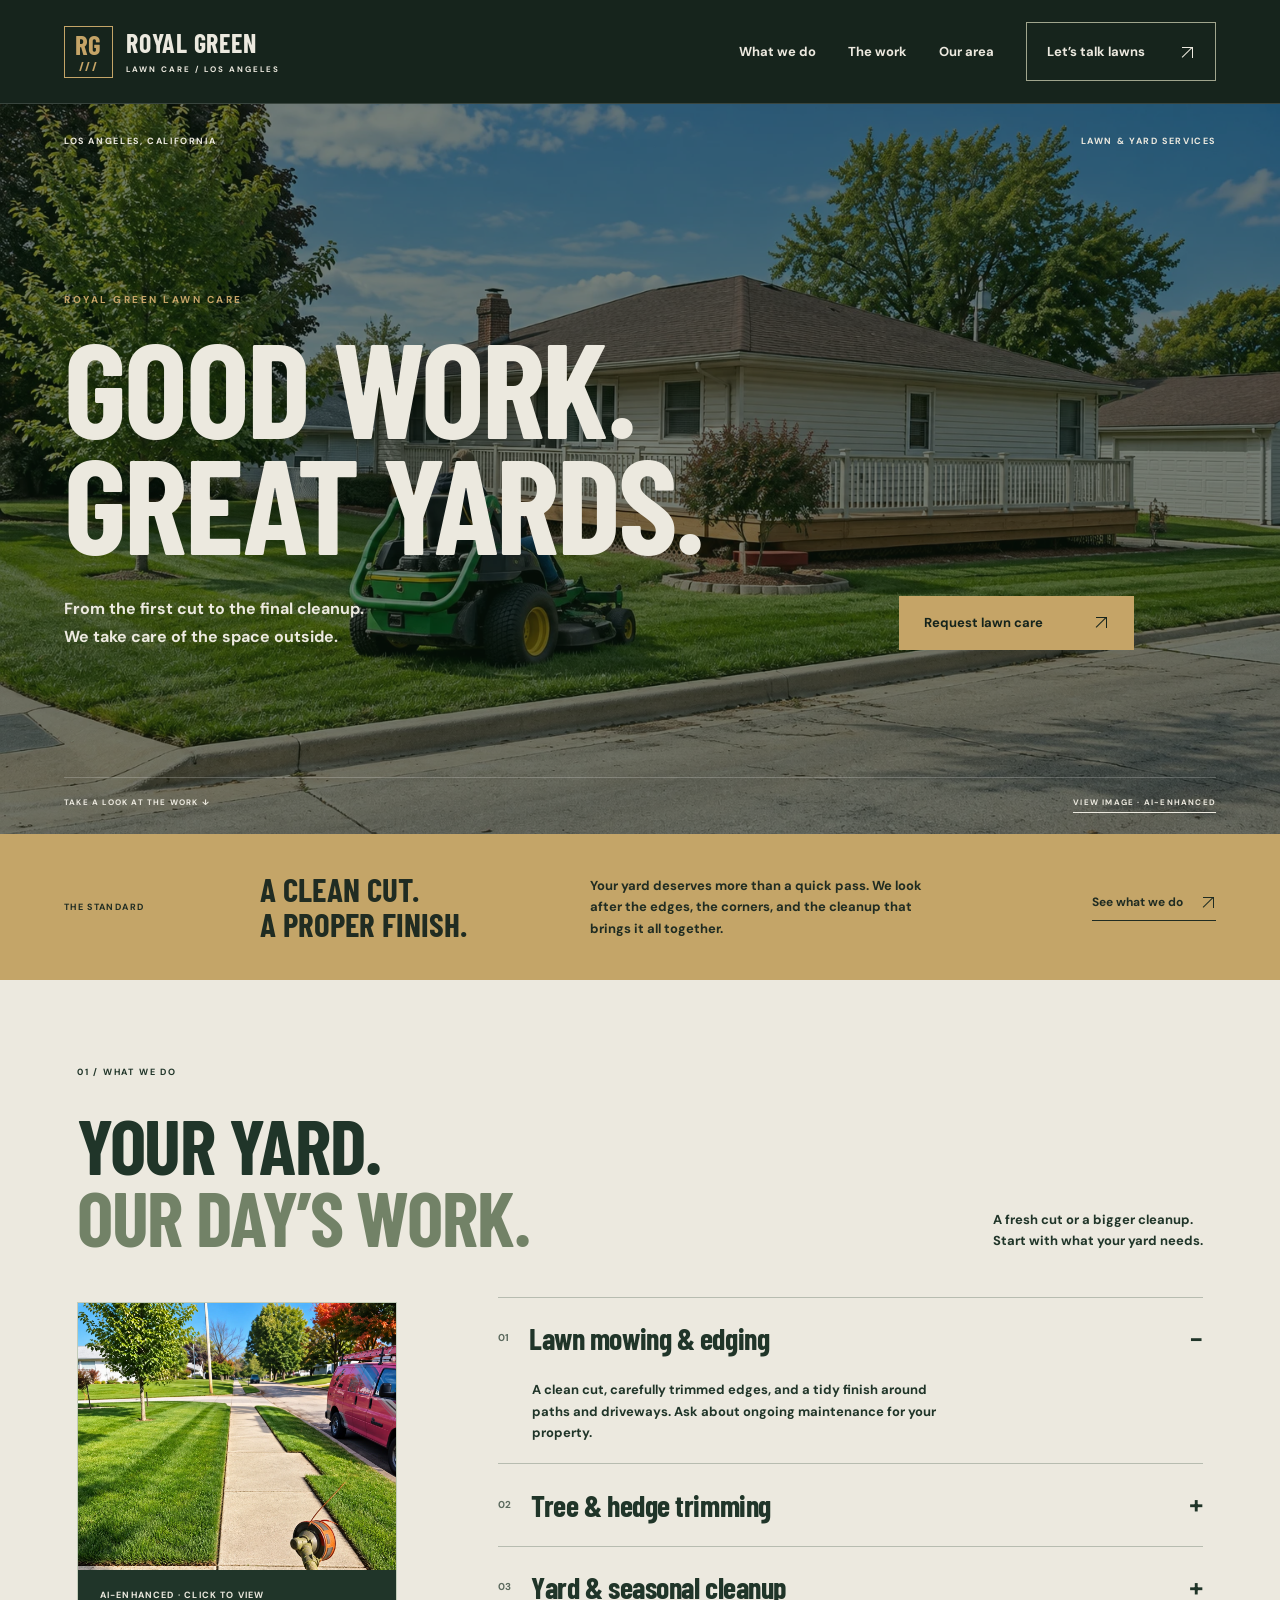
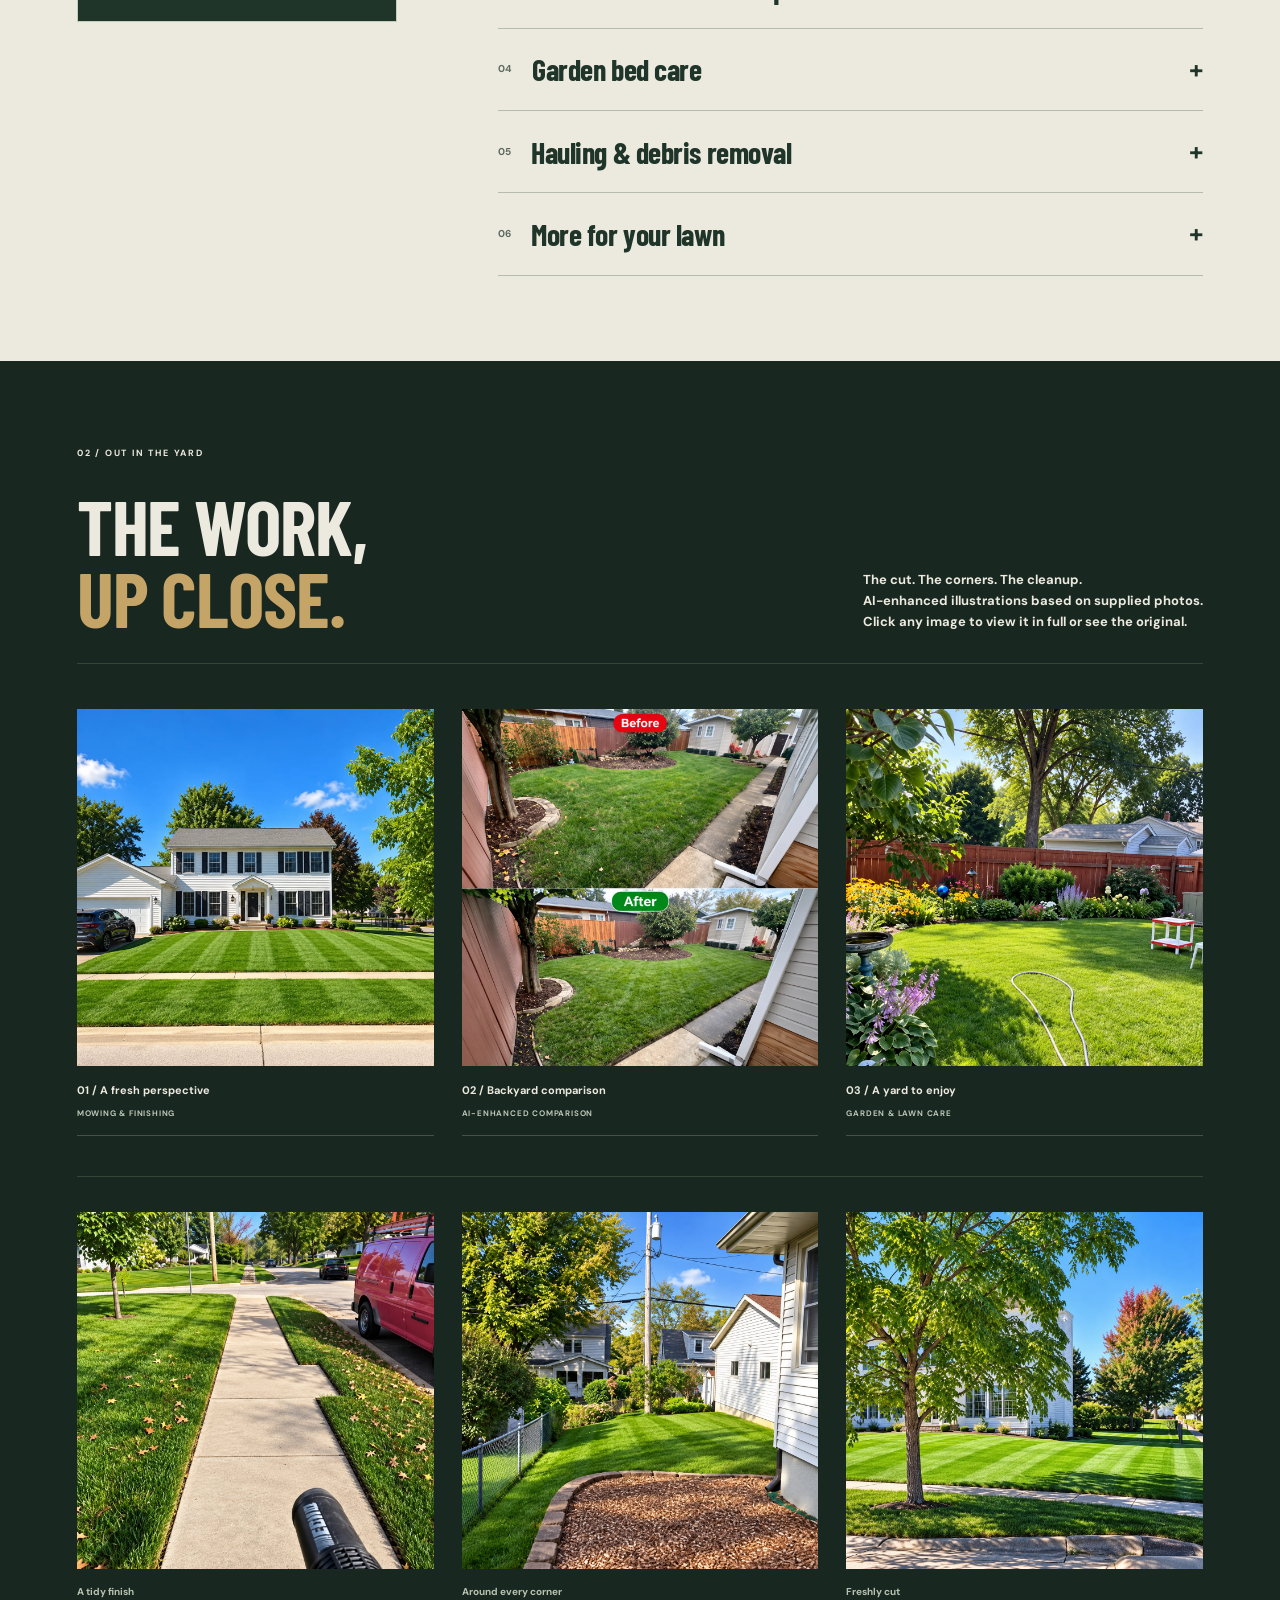
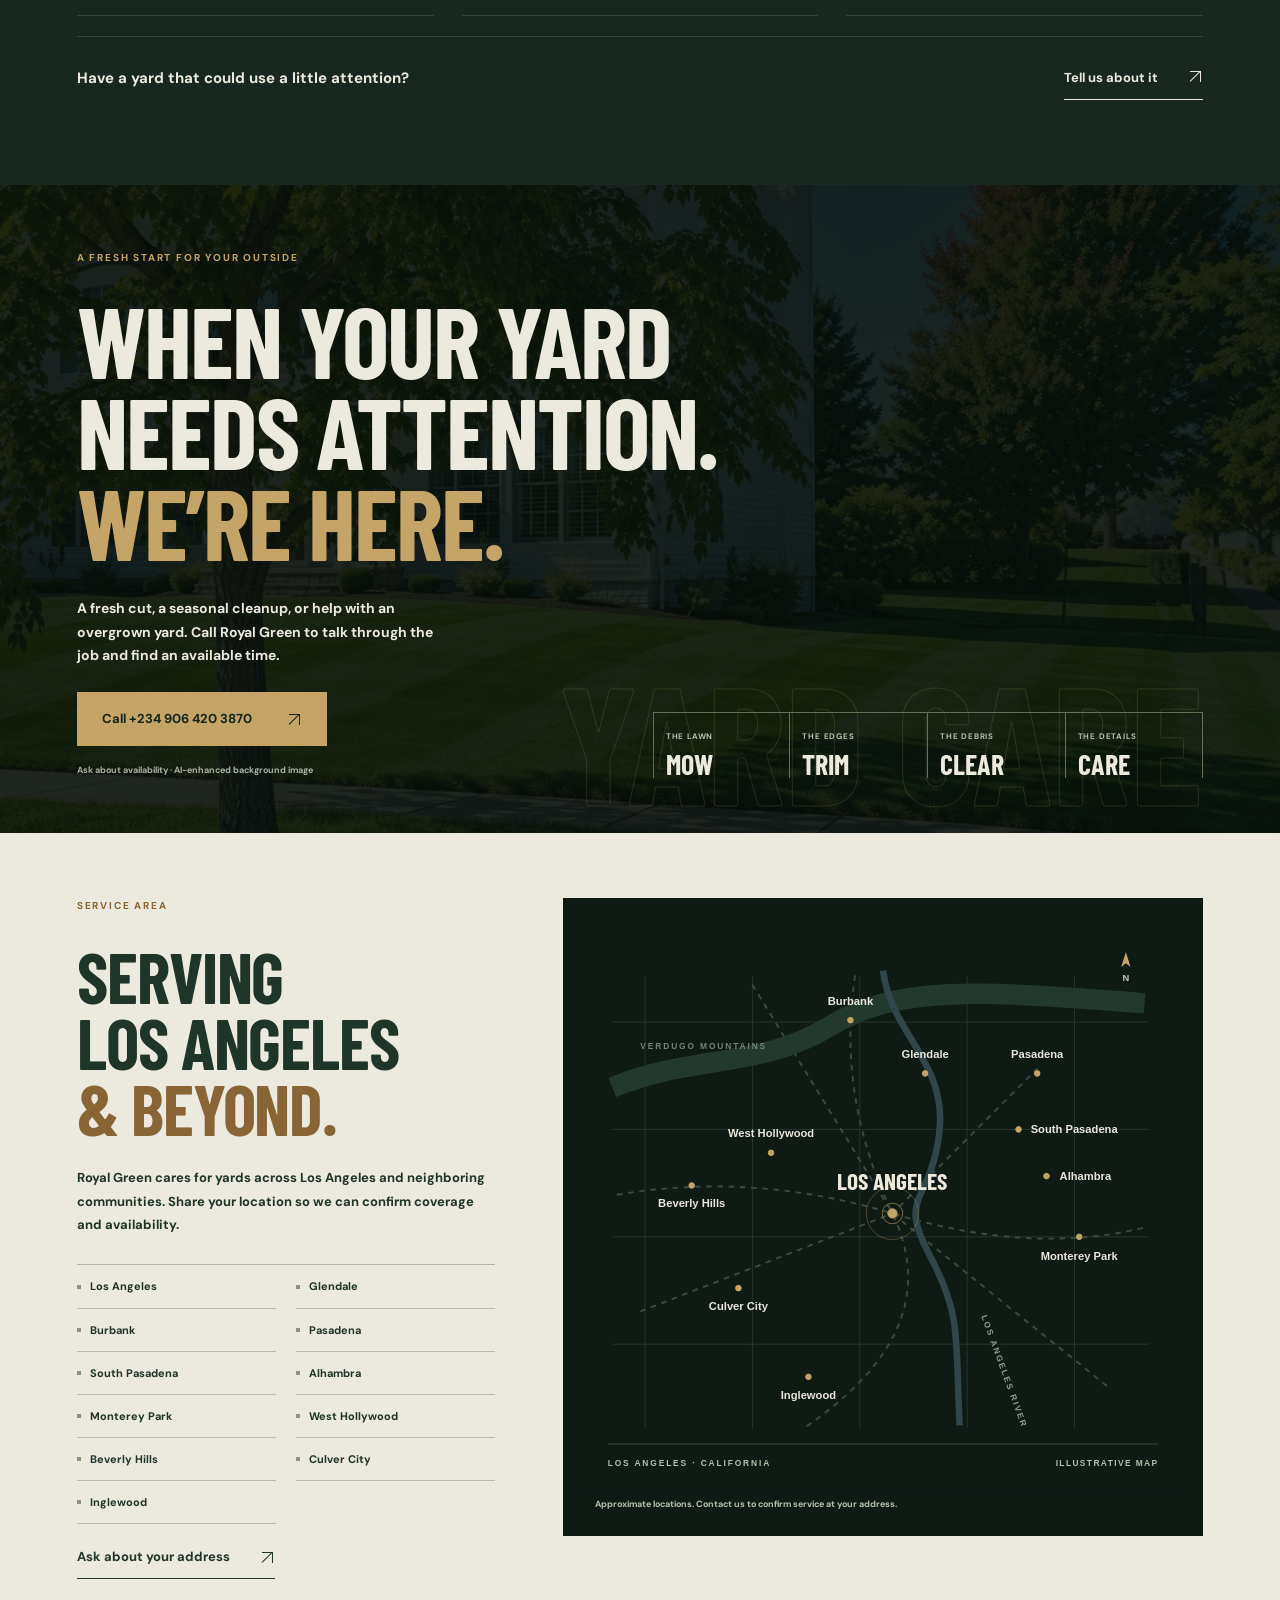
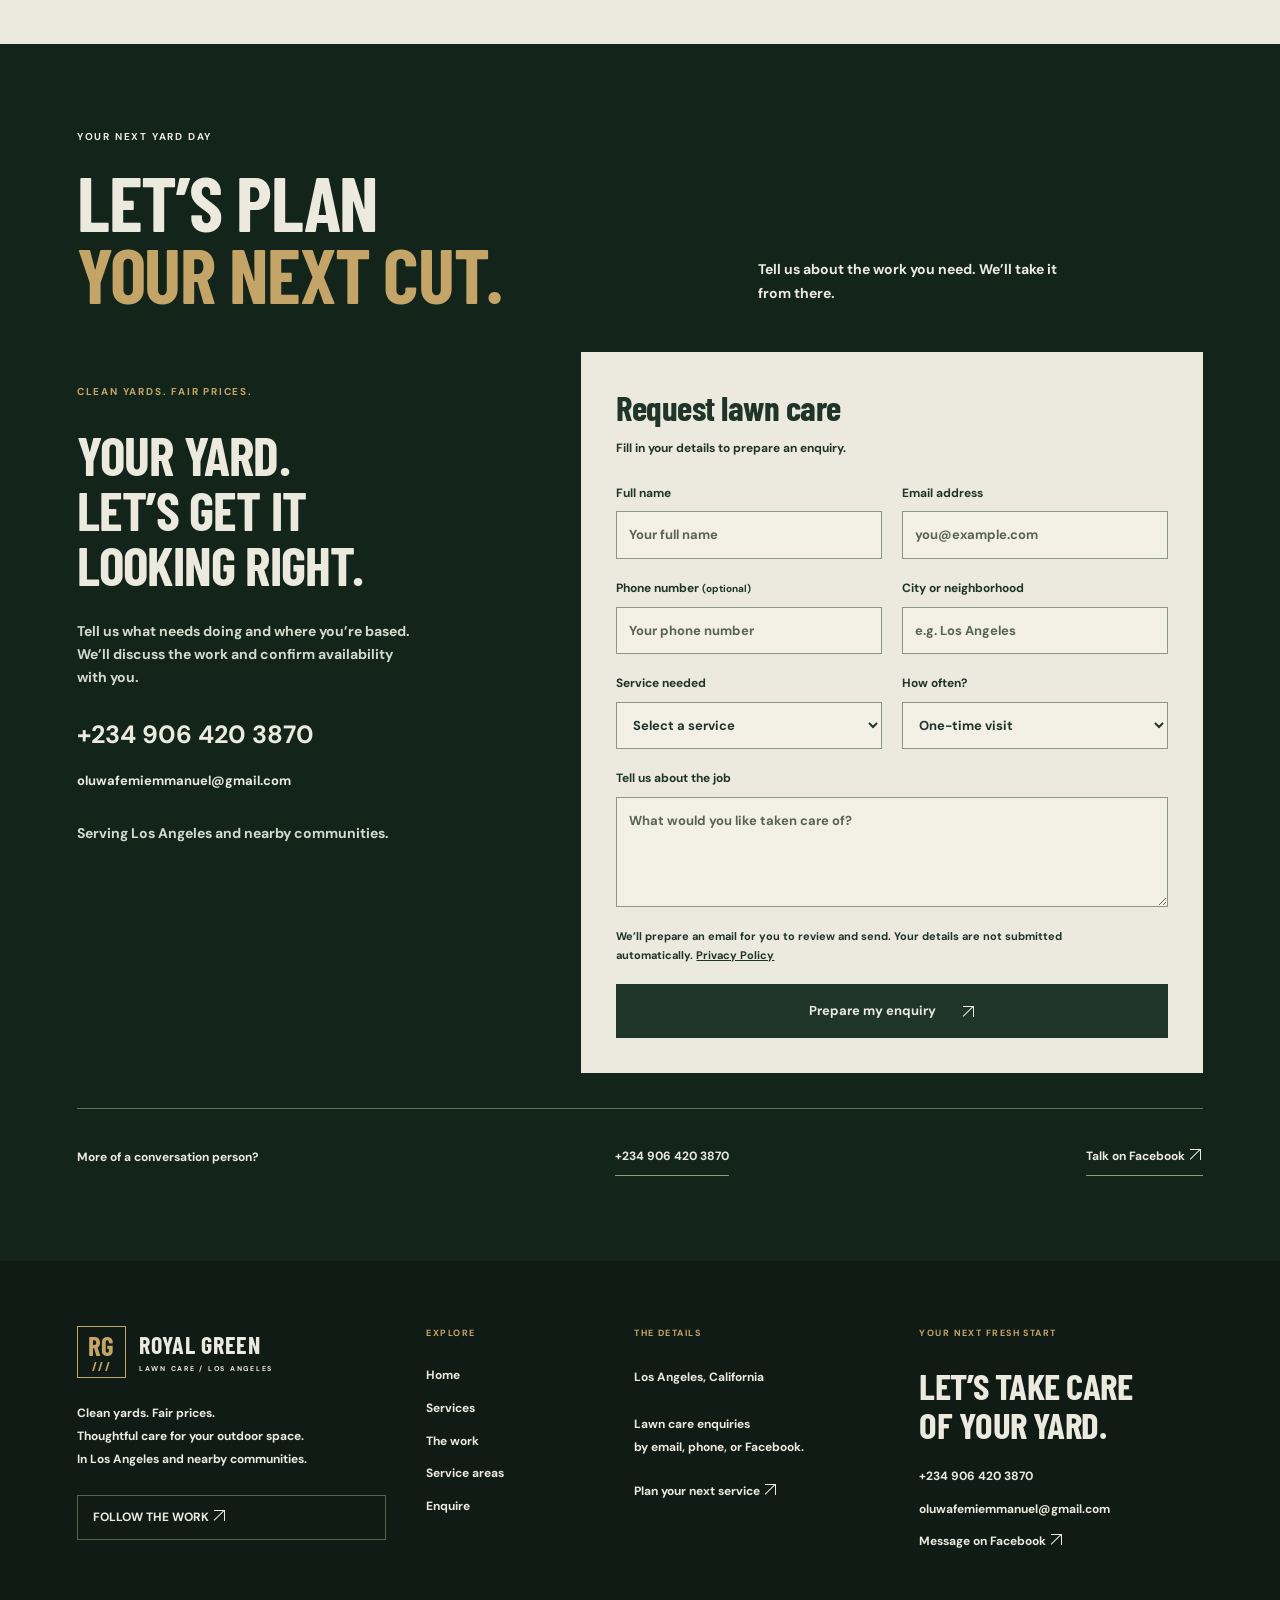
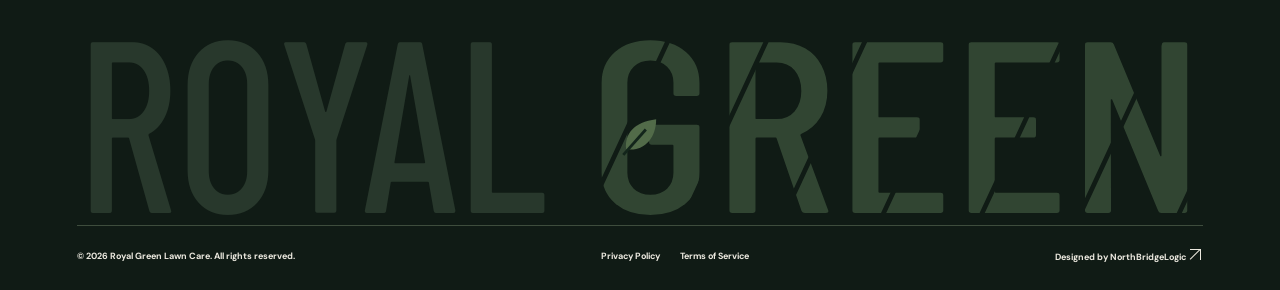
==== commit f90fdcb4: "Design custom Royal Green footer lettering with lawn cuts and leaf detail" ====
--- a/index.html
+++ b/index.html
@@ -37,4 +37,4 @@
 <section class="draft-panel" id="enquiry-draft" hidden aria-labelledby="draft-title" tabindex="-1"><p class="eyebrow">READY FOR YOUR REVIEW</p><h3 id="draft-title">Your enquiry is prepared.</h3><p>It has not been sent. Open your email app, review the message, and send it to Royal Green.</p><label for="draft-message">Your message</label><textarea id="draft-message" readonly rows="10"></textarea><div class="draft-actions"><a id="email-draft-link" class="button" href="mailto:oluwafemiemmanuel@gmail.com">Open in my email app</a><button class="text-button" type="button" id="copy-enquiry">Copy message</button></div><p id="copy-status" role="status"></p><p class="draft-help">No email app connected? Copy the message into your webmail and send it to <a href="mailto:oluwafemiemmanuel@gmail.com">oluwafemiemmanuel@gmail.com</a>.</p></section>
 <div class="direct-contact"><p>More of a conversation person?</p><a href="tel:+2349064203870">+234 906 420 3870</a><a href="https://www.facebook.com/profile.php?id=61595432369144" target="_blank" rel="noopener noreferrer">Talk on Facebook <span class="outbound-arrow" aria-hidden="true"></span></a></div></section>
 </main>
-<footer class="footer reference-footer"><div class="footer-top"><div class="footer-about"><a class="brand" href="#home"><span class="brand-mark">RG<span>///</span></span><span>ROYAL GREEN<small>LAWN CARE / LOS ANGELES</small></span></a><p>Clean yards. Fair prices.<br>Thoughtful care for your outdoor space.<br>In Los Angeles and nearby communities.</p><a class="footer-social" href="https://www.facebook.com/profile.php?id=61595432369144" target="_blank" rel="noopener noreferrer">FOLLOW THE WORK <span class="outbound-arrow" aria-hidden="true"></span></a></div><div><p class="eyebrow">EXPLORE</p><a href="#home">Home</a><a href="#services">Services</a><a href="#work">The work</a><a href="#areas">Service areas</a><a href="#contact">Enquire</a></div><div><p class="eyebrow">THE DETAILS</p><p>Los Angeles, California</p><p>Lawn care enquiries<br>by email, phone, or Facebook.</p><a href="#contact">Plan your next service <span class="outbound-arrow" aria-hidden="true"></span></a></div><div class="footer-contact"><p class="eyebrow">YOUR NEXT FRESH START</p><h3>LET’S TAKE CARE<br>OF YOUR YARD.</h3><a href="tel:+2349064203870">+234 906 420 3870</a><a class="footer-email" href="mailto:oluwafemiemmanuel@gmail.com">oluwafemiemmanuel@gmail.com</a><a href="https://www.facebook.com/profile.php?id=61595432369144" target="_blank" rel="noopener noreferrer">Message on Facebook <span class="outbound-arrow" aria-hidden="true"></span></a></div></div><div class="footer-wordmark" aria-hidden="true">ROYAL GREEN</div><div class="footer-bottom"><span>© <span id="year">2026</span> Royal Green Lawn Care. All rights reserved.</span><div><a href="privacy.html">Privacy Policy</a><a href="terms.html">Terms of Service</a></div><a href="https://northbridgelogic.com" target="_blank" rel="noopener noreferrer">Designed by <strong>NorthBridgeLogic</strong> <span class="outbound-arrow" aria-hidden="true"></span></a></div></footer><dialog id="image-viewer" aria-labelledby="viewer-title"><div class="viewer-toolbar"><h2 id="viewer-title">Image viewer</h2><button id="close-viewer" type="button" autofocus>Close ×</button></div><div class="viewer-stage"><img id="viewer-image" alt=""></div><div class="viewer-controls"><button id="previous-image" type="button" aria-label="Previous image">← Previous</button><span id="viewer-count"></span><button id="next-image" type="button" aria-label="Next image">Next →</button></div><p id="viewer-caption"></p><p id="viewer-note">AI-enhanced reconstruction. Fine details may differ from the original.</p><button id="toggle-original" type="button">View original photo</button></dialog></body></html>+<footer class="footer reference-footer"><div class="footer-top"><div class="footer-about"><a class="brand" href="#home"><span class="brand-mark">RG<span>///</span></span><span>ROYAL GREEN<small>LAWN CARE / LOS ANGELES</small></span></a><p>Clean yards. Fair prices.<br>Thoughtful care for your outdoor space.<br>In Los Angeles and nearby communities.</p><a class="footer-social" href="https://www.facebook.com/profile.php?id=61595432369144" target="_blank" rel="noopener noreferrer">FOLLOW THE WORK <span class="outbound-arrow" aria-hidden="true"></span></a></div><div><p class="eyebrow">EXPLORE</p><a href="#home">Home</a><a href="#services">Services</a><a href="#work">The work</a><a href="#areas">Service areas</a><a href="#contact">Enquire</a></div><div><p class="eyebrow">THE DETAILS</p><p>Los Angeles, California</p><p>Lawn care enquiries<br>by email, phone, or Facebook.</p><a href="#contact">Plan your next service <span class="outbound-arrow" aria-hidden="true"></span></a></div><div class="footer-contact"><p class="eyebrow">YOUR NEXT FRESH START</p><h3>LET’S TAKE CARE<br>OF YOUR YARD.</h3><a href="tel:+2349064203870">+234 906 420 3870</a><a class="footer-email" href="mailto:oluwafemiemmanuel@gmail.com">oluwafemiemmanuel@gmail.com</a><a href="https://www.facebook.com/profile.php?id=61595432369144" target="_blank" rel="noopener noreferrer">Message on Facebook <span class="outbound-arrow" aria-hidden="true"></span></a></div></div><div class="footer-wordmark custom-wordmark" aria-hidden="true"><svg viewBox="0 0 1200 215" xmlns="http://www.w3.org/2000/svg" focusable="false"><defs><mask id="lawn-letter-cuts" maskUnits="userSpaceOnUse" x="530" y="0" width="670" height="215"><rect x="530" width="670" height="215" fill="white"/><path d="M535 215L635 0M640 215L740 0M745 215L845 0M850 215L950 0M955 215L1055 0M1060 215L1160 0M1165 215L1265 0" stroke="black" stroke-width="5"/></mask></defs><g class="wordmark-lettering" font-family="Barlow Condensed,Arial Narrow,sans-serif" font-size="260" font-weight="500"><text x="0" y="195" textLength="500" lengthAdjust="spacingAndGlyphs" fill="#28382c">ROYAL</text><text x="545" y="195" textLength="655" lengthAdjust="spacingAndGlyphs" fill="#314532" mask="url(#lawn-letter-cuts)">GREEN</text></g><g transform="translate(585 105)" class="wordmark-leaf"><path d="M0 22C-2 6 8-7 32-10C32 10 19 25 0 22Z" fill="#526b49"/><path d="M-3 28L21 1" fill="none" stroke="#13251b" stroke-width="3"/></g></svg></div><div class="footer-bottom"><span>© <span id="year">2026</span> Royal Green Lawn Care. All rights reserved.</span><div><a href="privacy.html">Privacy Policy</a><a href="terms.html">Terms of Service</a></div><a href="https://northbridgelogic.com" target="_blank" rel="noopener noreferrer">Designed by <strong>NorthBridgeLogic</strong> <span class="outbound-arrow" aria-hidden="true"></span></a></div></footer><dialog id="image-viewer" aria-labelledby="viewer-title"><div class="viewer-toolbar"><h2 id="viewer-title">Image viewer</h2><button id="close-viewer" type="button" autofocus>Close ×</button></div><div class="viewer-stage"><img id="viewer-image" alt=""></div><div class="viewer-controls"><button id="previous-image" type="button" aria-label="Previous image">← Previous</button><span id="viewer-count"></span><button id="next-image" type="button" aria-label="Next image">Next →</button></div><p id="viewer-caption"></p><p id="viewer-note">AI-enhanced reconstruction. Fine details may differ from the original.</p><button id="toggle-original" type="button">View original photo</button></dialog></body></html>
--- a/refinement.css
+++ b/refinement.css
@@ -68,3 +68,8 @@
 @media(max-width:1000px){.callout{min-height:620px}.callout h2{font-size:84px}.callout-bottom{width:41%;right:5%}.callout-bottom li{font-size:25px;padding-left:9px;padding-right:9px}.callout-bottom li span{font-size:7px}.map-section{gap:4%;grid-template-columns:minmax(0,1fr) minmax(0,1.2fr)}.map-section h2{font-size:61px}.area-city-list{gap:0 12px}.area-city-list li{font-size:10px}}
 @media(max-width:700px){.callout{padding:55px 6% 35px;min-height:0}.callout h2{font-size:clamp(48px,9.7vw,68px)}.callout-copy{font-size:13px;max-width:340px}.callout-bottom{position:relative;right:auto;bottom:auto;width:100%;height:125px;margin-top:25px}.callout-outline{font-size:24vw;bottom:-12px;right:0}.callout-bottom ul{bottom:10px}.callout-bottom li{font-size:26px}.callout-bottom li span{font-size:7px}.map-section{grid-template-columns:1fr;gap:35px}.map-section h2{font-size:65px}.area-copy>p:not(.eyebrow){max-width:none}.area-city-list li{font-size:12px}.area-map{padding:4px}.area-map figcaption{font-size:9px;padding:6px 12px 12px}.reference-footer .footer-wordmark{font-size:18.6vw;line-height:.95;margin-top:40px}.reference-footer .footer-bottom{margin-top:0}}
 @media(max-width:380px){.callout h2{font-size:46px}.callout .button{font-size:11px;gap:15px;padding:16px}.map-section h2{font-size:57px}.area-city-list li{font-size:10px}}
+/* Custom footer lettering: solid Royal, lawn-stripe cuts and a leaf in Green. */
+.reference-footer .custom-wordmark{font-size:inherit;line-height:0;overflow:visible;margin-top:65px;margin-bottom:0}
+.custom-wordmark svg{display:block;width:100%;height:auto;overflow:visible}
+.custom-wordmark .wordmark-lettering,.custom-wordmark .wordmark-lettering text{font-weight:500!important}
+@media(max-width:700px){.reference-footer .custom-wordmark{margin-top:40px}}
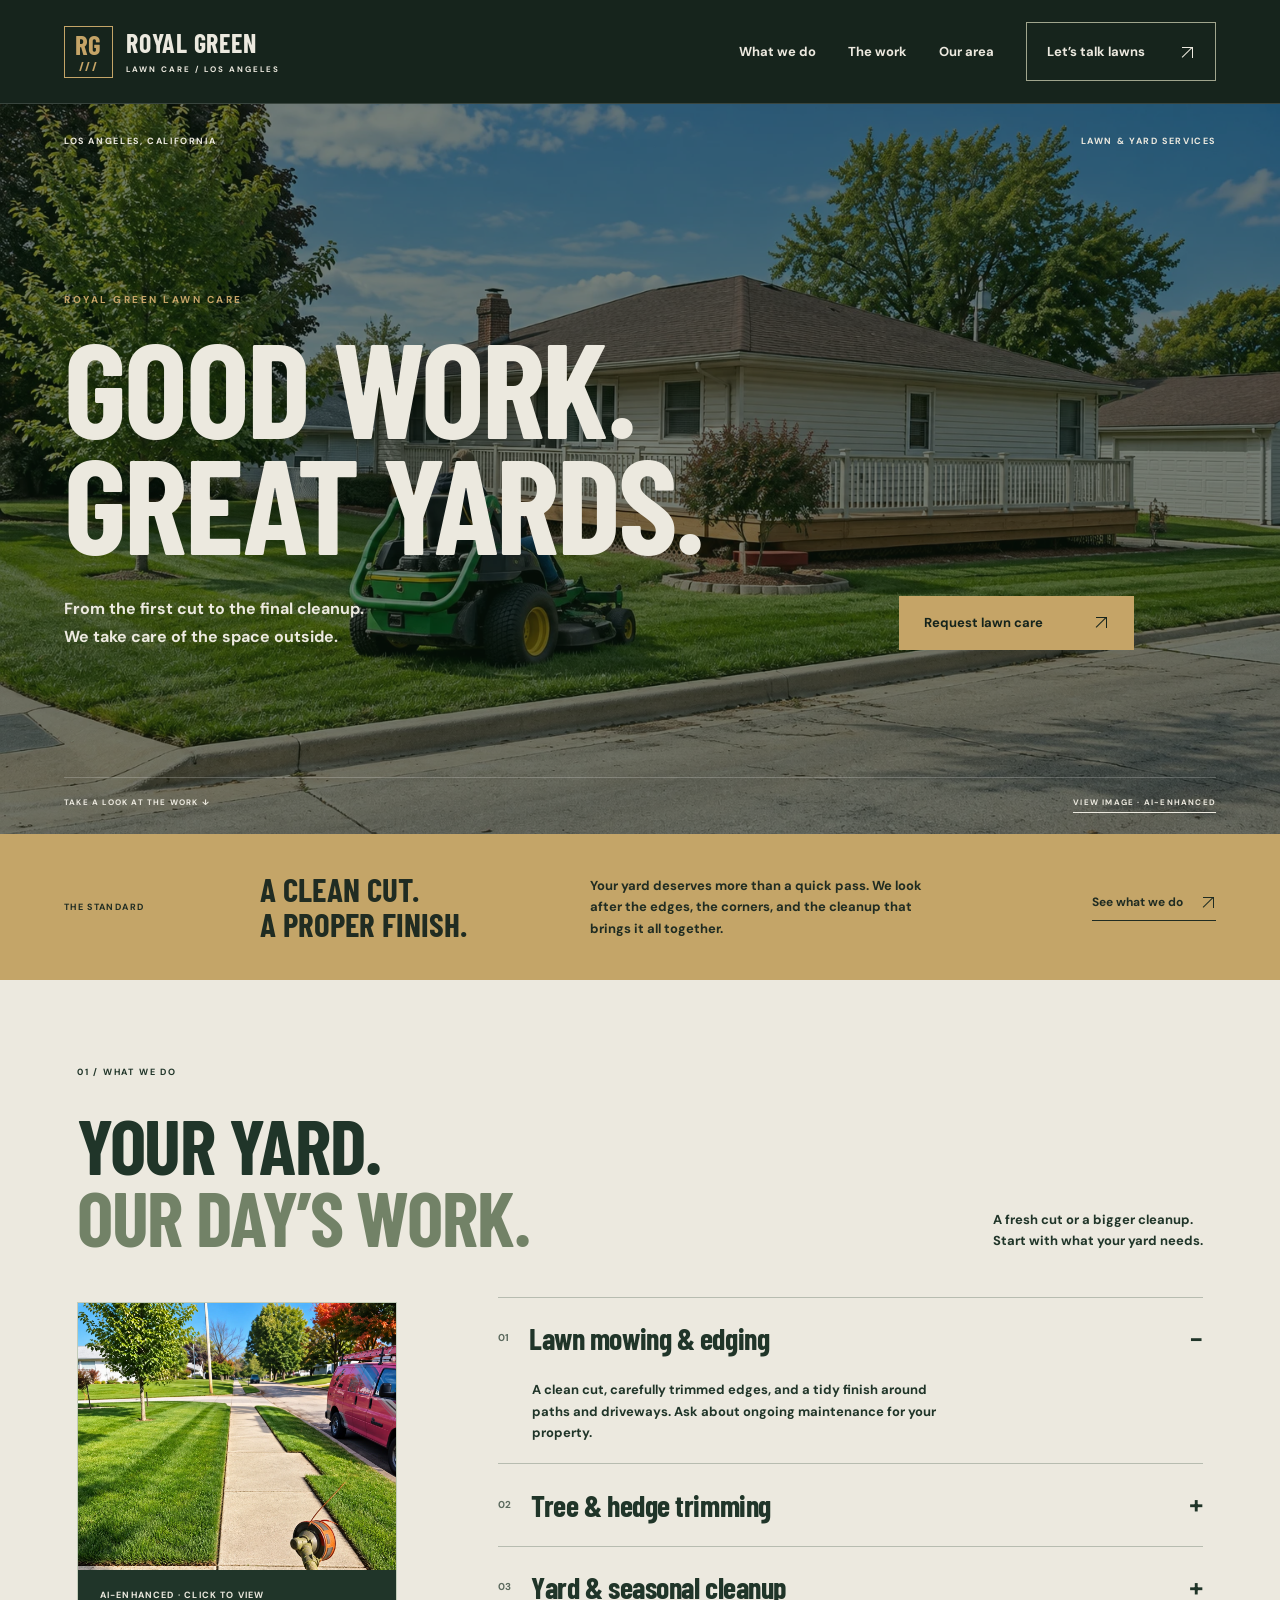
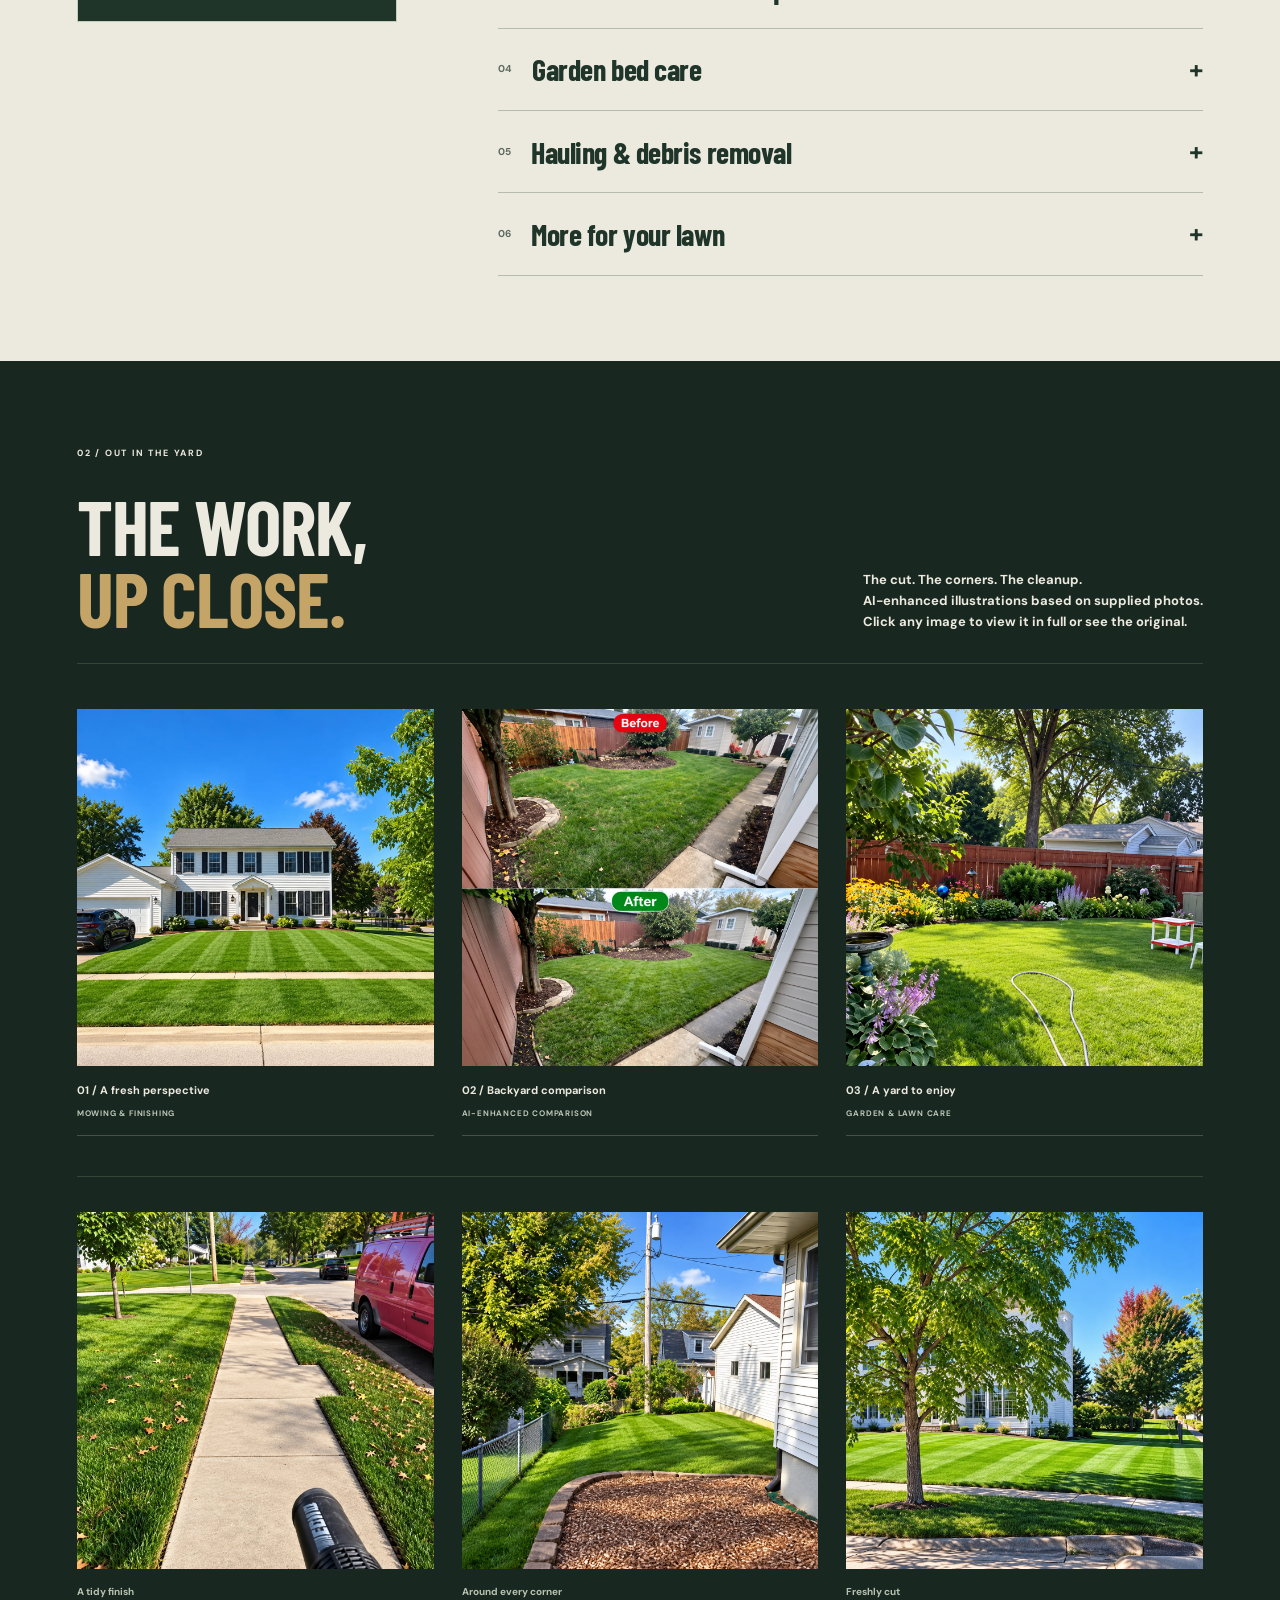
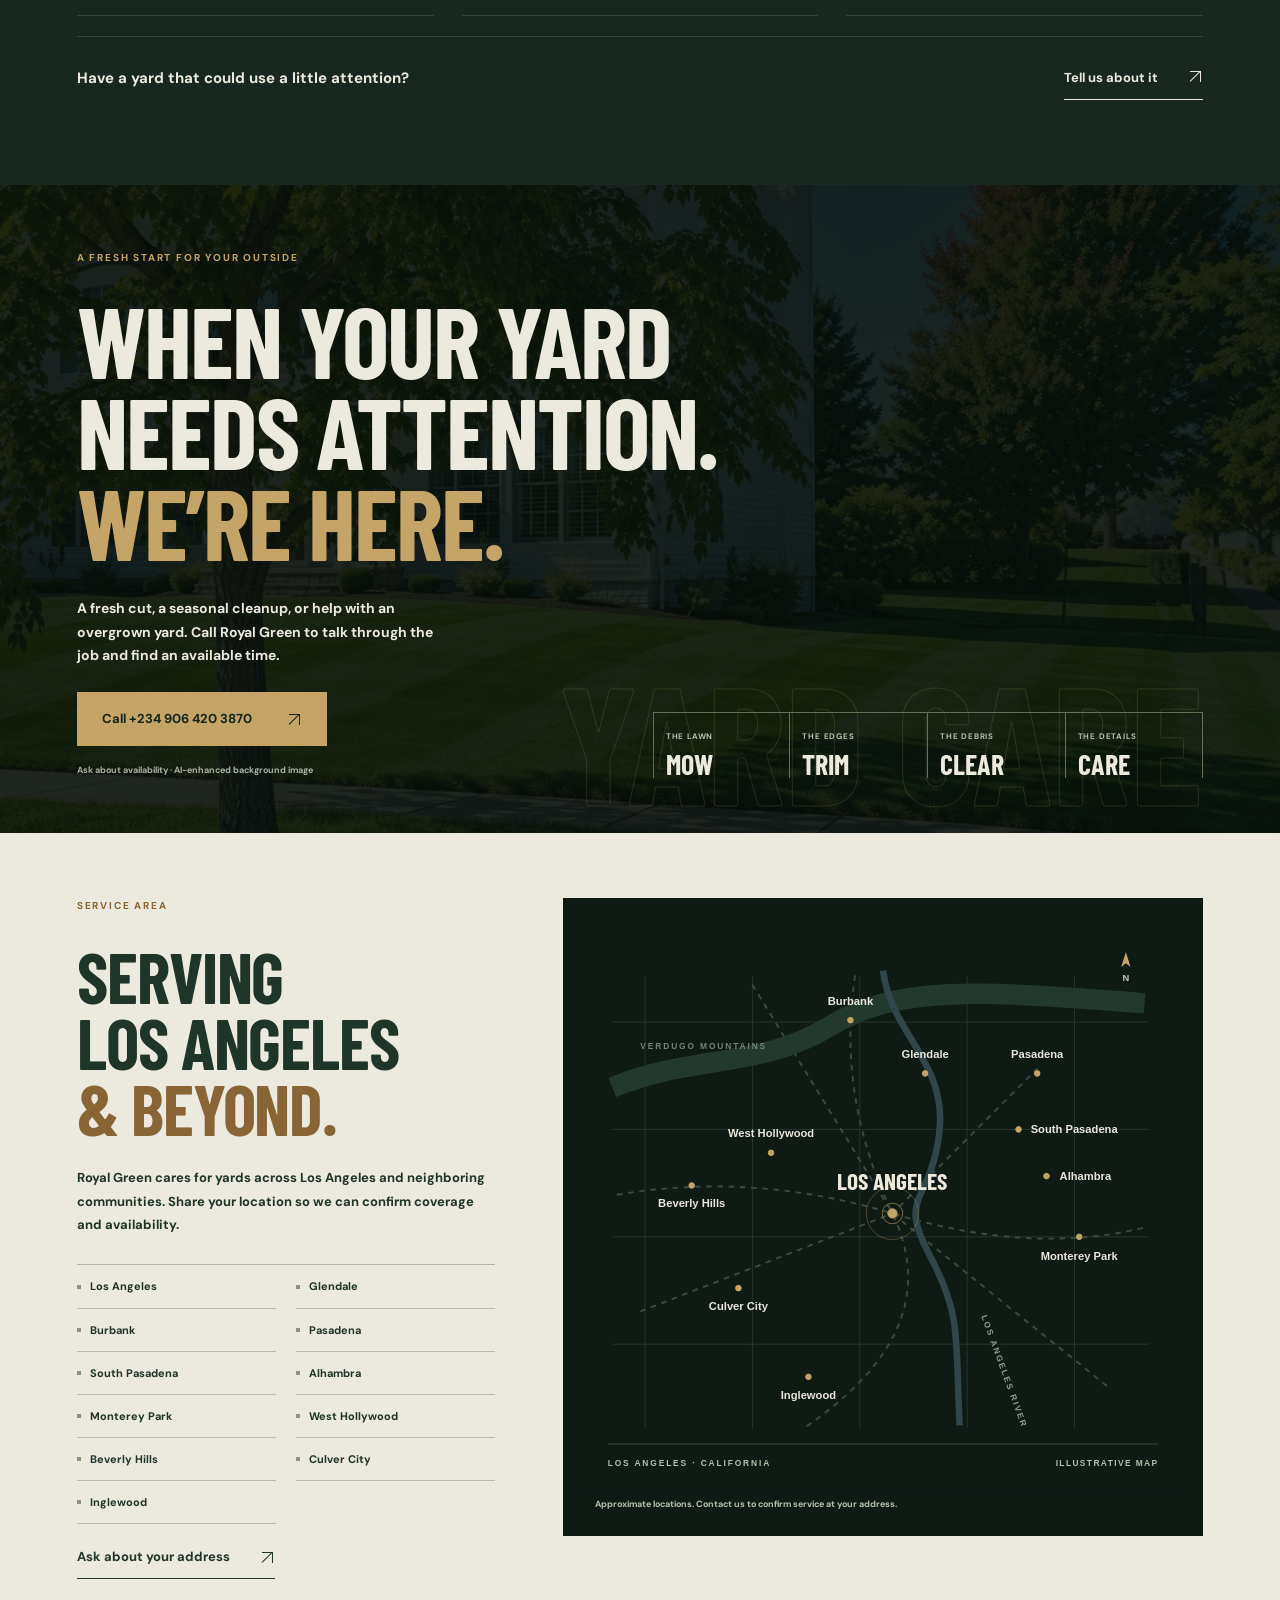
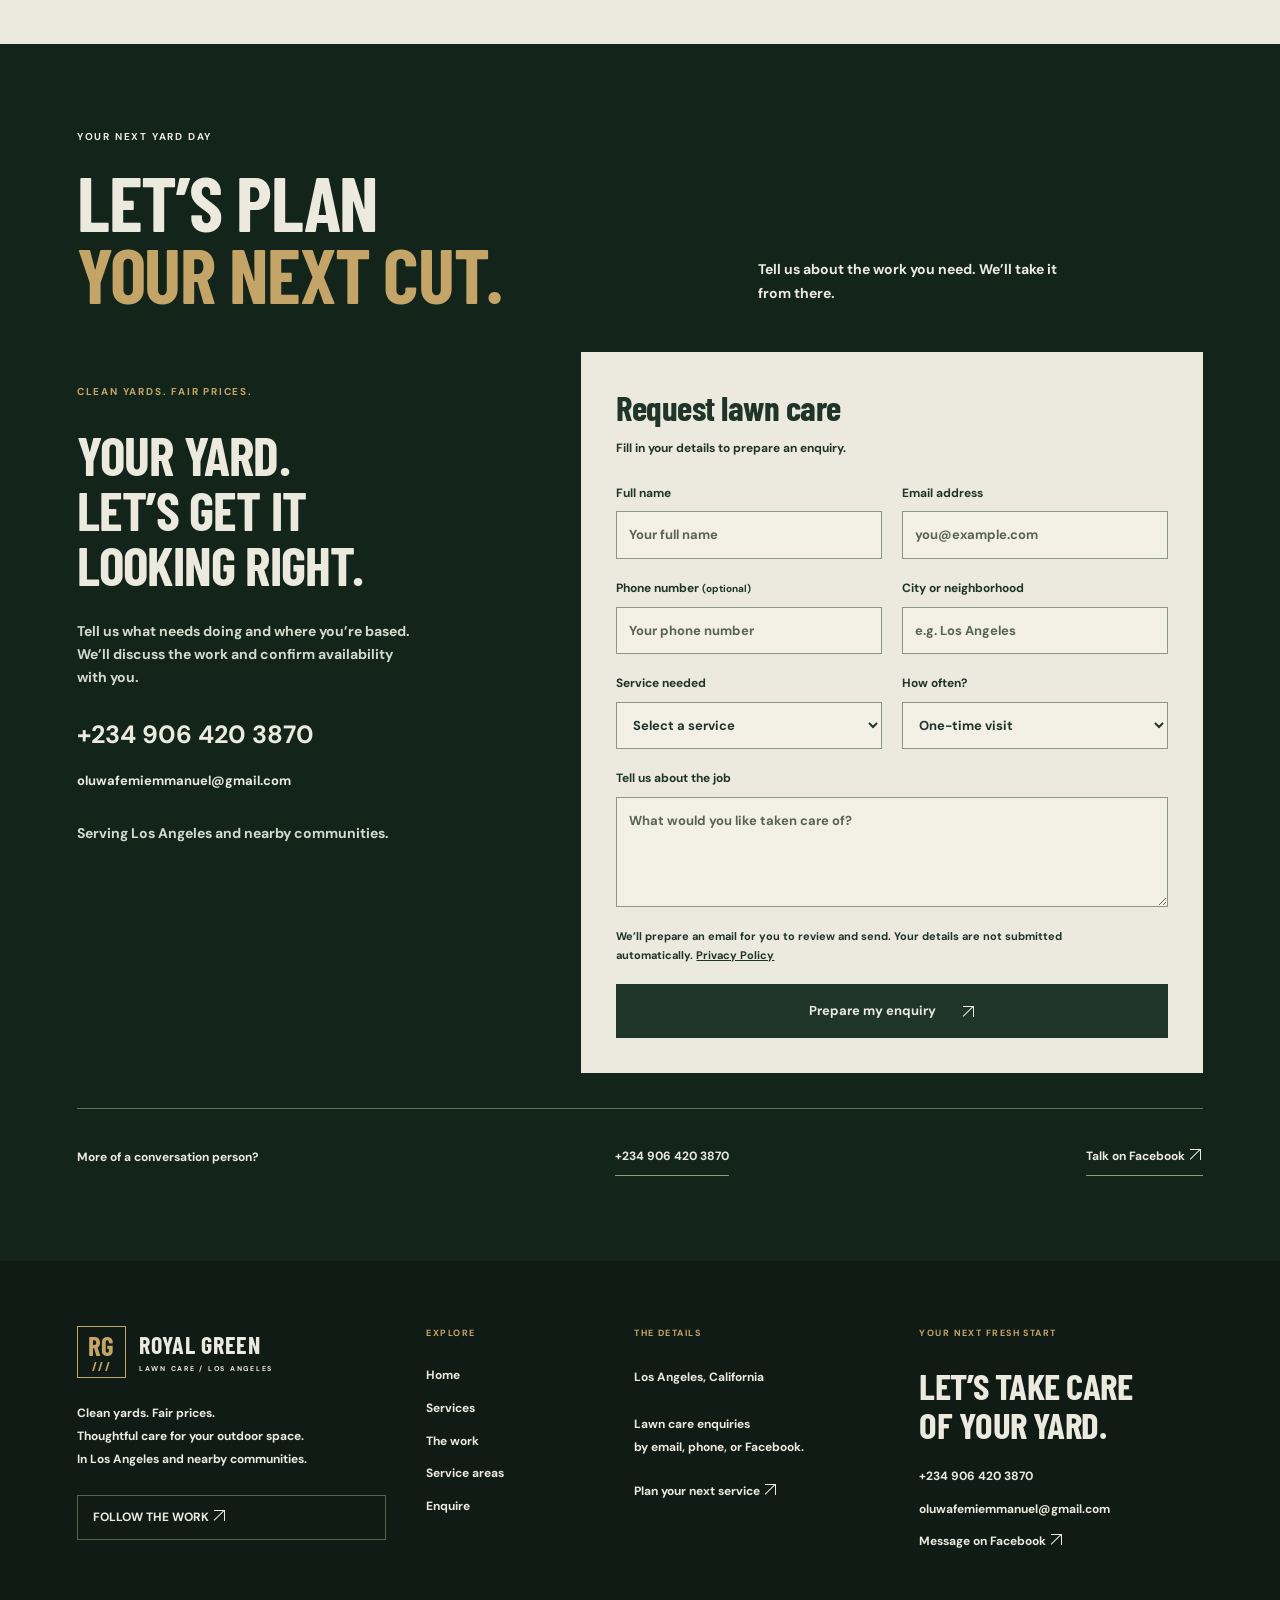
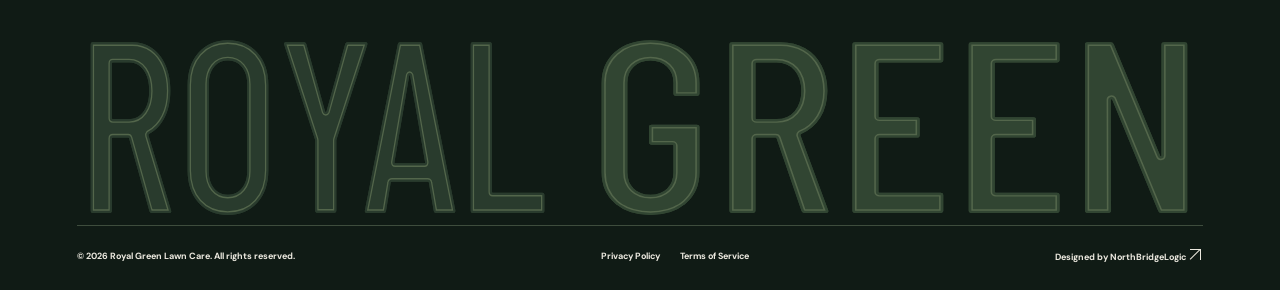
==== commit f582f08c: "Add fine inset line detail throughout footer lettering" ====
--- a/index.html
+++ b/index.html
@@ -37,4 +37,4 @@
 <section class="draft-panel" id="enquiry-draft" hidden aria-labelledby="draft-title" tabindex="-1"><p class="eyebrow">READY FOR YOUR REVIEW</p><h3 id="draft-title">Your enquiry is prepared.</h3><p>It has not been sent. Open your email app, review the message, and send it to Royal Green.</p><label for="draft-message">Your message</label><textarea id="draft-message" readonly rows="10"></textarea><div class="draft-actions"><a id="email-draft-link" class="button" href="mailto:oluwafemiemmanuel@gmail.com">Open in my email app</a><button class="text-button" type="button" id="copy-enquiry">Copy message</button></div><p id="copy-status" role="status"></p><p class="draft-help">No email app connected? Copy the message into your webmail and send it to <a href="mailto:oluwafemiemmanuel@gmail.com">oluwafemiemmanuel@gmail.com</a>.</p></section>
 <div class="direct-contact"><p>More of a conversation person?</p><a href="tel:+2349064203870">+234 906 420 3870</a><a href="https://www.facebook.com/profile.php?id=61595432369144" target="_blank" rel="noopener noreferrer">Talk on Facebook <span class="outbound-arrow" aria-hidden="true"></span></a></div></section>
 </main>
-<footer class="footer reference-footer"><div class="footer-top"><div class="footer-about"><a class="brand" href="#home"><span class="brand-mark">RG<span>///</span></span><span>ROYAL GREEN<small>LAWN CARE / LOS ANGELES</small></span></a><p>Clean yards. Fair prices.<br>Thoughtful care for your outdoor space.<br>In Los Angeles and nearby communities.</p><a class="footer-social" href="https://www.facebook.com/profile.php?id=61595432369144" target="_blank" rel="noopener noreferrer">FOLLOW THE WORK <span class="outbound-arrow" aria-hidden="true"></span></a></div><div><p class="eyebrow">EXPLORE</p><a href="#home">Home</a><a href="#services">Services</a><a href="#work">The work</a><a href="#areas">Service areas</a><a href="#contact">Enquire</a></div><div><p class="eyebrow">THE DETAILS</p><p>Los Angeles, California</p><p>Lawn care enquiries<br>by email, phone, or Facebook.</p><a href="#contact">Plan your next service <span class="outbound-arrow" aria-hidden="true"></span></a></div><div class="footer-contact"><p class="eyebrow">YOUR NEXT FRESH START</p><h3>LET’S TAKE CARE<br>OF YOUR YARD.</h3><a href="tel:+2349064203870">+234 906 420 3870</a><a class="footer-email" href="mailto:oluwafemiemmanuel@gmail.com">oluwafemiemmanuel@gmail.com</a><a href="https://www.facebook.com/profile.php?id=61595432369144" target="_blank" rel="noopener noreferrer">Message on Facebook <span class="outbound-arrow" aria-hidden="true"></span></a></div></div><div class="footer-wordmark custom-wordmark" aria-hidden="true"><svg viewBox="0 0 1200 215" xmlns="http://www.w3.org/2000/svg" focusable="false"><defs><mask id="lawn-letter-cuts" maskUnits="userSpaceOnUse" x="530" y="0" width="670" height="215"><rect x="530" width="670" height="215" fill="white"/><path d="M535 215L635 0M640 215L740 0M745 215L845 0M850 215L950 0M955 215L1055 0M1060 215L1160 0M1165 215L1265 0" stroke="black" stroke-width="5"/></mask></defs><g class="wordmark-lettering" font-family="Barlow Condensed,Arial Narrow,sans-serif" font-size="260" font-weight="500"><text x="0" y="195" textLength="500" lengthAdjust="spacingAndGlyphs" fill="#28382c">ROYAL</text><text x="545" y="195" textLength="655" lengthAdjust="spacingAndGlyphs" fill="#314532" mask="url(#lawn-letter-cuts)">GREEN</text></g><g transform="translate(585 105)" class="wordmark-leaf"><path d="M0 22C-2 6 8-7 32-10C32 10 19 25 0 22Z" fill="#526b49"/><path d="M-3 28L21 1" fill="none" stroke="#13251b" stroke-width="3"/></g></svg></div><div class="footer-bottom"><span>© <span id="year">2026</span> Royal Green Lawn Care. All rights reserved.</span><div><a href="privacy.html">Privacy Policy</a><a href="terms.html">Terms of Service</a></div><a href="https://northbridgelogic.com" target="_blank" rel="noopener noreferrer">Designed by <strong>NorthBridgeLogic</strong> <span class="outbound-arrow" aria-hidden="true"></span></a></div></footer><dialog id="image-viewer" aria-labelledby="viewer-title"><div class="viewer-toolbar"><h2 id="viewer-title">Image viewer</h2><button id="close-viewer" type="button" autofocus>Close ×</button></div><div class="viewer-stage"><img id="viewer-image" alt=""></div><div class="viewer-controls"><button id="previous-image" type="button" aria-label="Previous image">← Previous</button><span id="viewer-count"></span><button id="next-image" type="button" aria-label="Next image">Next →</button></div><p id="viewer-caption"></p><p id="viewer-note">AI-enhanced reconstruction. Fine details may differ from the original.</p><button id="toggle-original" type="button">View original photo</button></dialog></body></html>+<footer class="footer reference-footer"><div class="footer-top"><div class="footer-about"><a class="brand" href="#home"><span class="brand-mark">RG<span>///</span></span><span>ROYAL GREEN<small>LAWN CARE / LOS ANGELES</small></span></a><p>Clean yards. Fair prices.<br>Thoughtful care for your outdoor space.<br>In Los Angeles and nearby communities.</p><a class="footer-social" href="https://www.facebook.com/profile.php?id=61595432369144" target="_blank" rel="noopener noreferrer">FOLLOW THE WORK <span class="outbound-arrow" aria-hidden="true"></span></a></div><div><p class="eyebrow">EXPLORE</p><a href="#home">Home</a><a href="#services">Services</a><a href="#work">The work</a><a href="#areas">Service areas</a><a href="#contact">Enquire</a></div><div><p class="eyebrow">THE DETAILS</p><p>Los Angeles, California</p><p>Lawn care enquiries<br>by email, phone, or Facebook.</p><a href="#contact">Plan your next service <span class="outbound-arrow" aria-hidden="true"></span></a></div><div class="footer-contact"><p class="eyebrow">YOUR NEXT FRESH START</p><h3>LET’S TAKE CARE<br>OF YOUR YARD.</h3><a href="tel:+2349064203870">+234 906 420 3870</a><a class="footer-email" href="mailto:oluwafemiemmanuel@gmail.com">oluwafemiemmanuel@gmail.com</a><a href="https://www.facebook.com/profile.php?id=61595432369144" target="_blank" rel="noopener noreferrer">Message on Facebook <span class="outbound-arrow" aria-hidden="true"></span></a></div></div><div class="footer-wordmark custom-wordmark" aria-hidden="true"><svg viewBox="0 0 1200 215" xmlns="http://www.w3.org/2000/svg" focusable="false"><defs><text id="royal-letter-shape" x="0" y="195" textLength="500" lengthAdjust="spacingAndGlyphs">ROYAL</text><text id="green-letter-shape" x="545" y="195" textLength="655" lengthAdjust="spacingAndGlyphs">GREEN</text><clipPath id="wordmark-letter-boundary"><use href="#royal-letter-shape"/><use href="#green-letter-shape"/></clipPath></defs><g class="wordmark-lettering" font-family="Barlow Condensed,Arial Narrow,sans-serif" font-size="260" font-weight="500"><use href="#royal-letter-shape" fill="#293b2d"/><use href="#green-letter-shape" fill="#314532"/><g clip-path="url(#wordmark-letter-boundary)" fill="none" stroke-linejoin="round"><use href="#royal-letter-shape" stroke="#53664b" stroke-width="8"/><use href="#green-letter-shape" stroke="#53664b" stroke-width="8"/><use href="#royal-letter-shape" stroke="#293b2d" stroke-width="5"/><use href="#green-letter-shape" stroke="#314532" stroke-width="5"/></g></g></svg></div><div class="footer-bottom"><span>© <span id="year">2026</span> Royal Green Lawn Care. All rights reserved.</span><div><a href="privacy.html">Privacy Policy</a><a href="terms.html">Terms of Service</a></div><a href="https://northbridgelogic.com" target="_blank" rel="noopener noreferrer">Designed by <strong>NorthBridgeLogic</strong> <span class="outbound-arrow" aria-hidden="true"></span></a></div></footer><dialog id="image-viewer" aria-labelledby="viewer-title"><div class="viewer-toolbar"><h2 id="viewer-title">Image viewer</h2><button id="close-viewer" type="button" autofocus>Close ×</button></div><div class="viewer-stage"><img id="viewer-image" alt=""></div><div class="viewer-controls"><button id="previous-image" type="button" aria-label="Previous image">← Previous</button><span id="viewer-count"></span><button id="next-image" type="button" aria-label="Next image">Next →</button></div><p id="viewer-caption"></p><p id="viewer-note">AI-enhanced reconstruction. Fine details may differ from the original.</p><button id="toggle-original" type="button">View original photo</button></dialog></body></html>
--- a/refinement.css
+++ b/refinement.css
@@ -73,3 +73,5 @@
 .custom-wordmark svg{display:block;width:100%;height:auto;overflow:visible}
 .custom-wordmark .wordmark-lettering,.custom-wordmark .wordmark-lettering text{font-weight:500!important}
 @media(max-width:700px){.reference-footer .custom-wordmark{margin-top:40px}}
+.custom-wordmark svg{font-family:'Barlow Condensed','Arial Narrow',sans-serif;font-size:260px}
+.custom-wordmark svg text,.custom-wordmark svg use{font-weight:500!important}
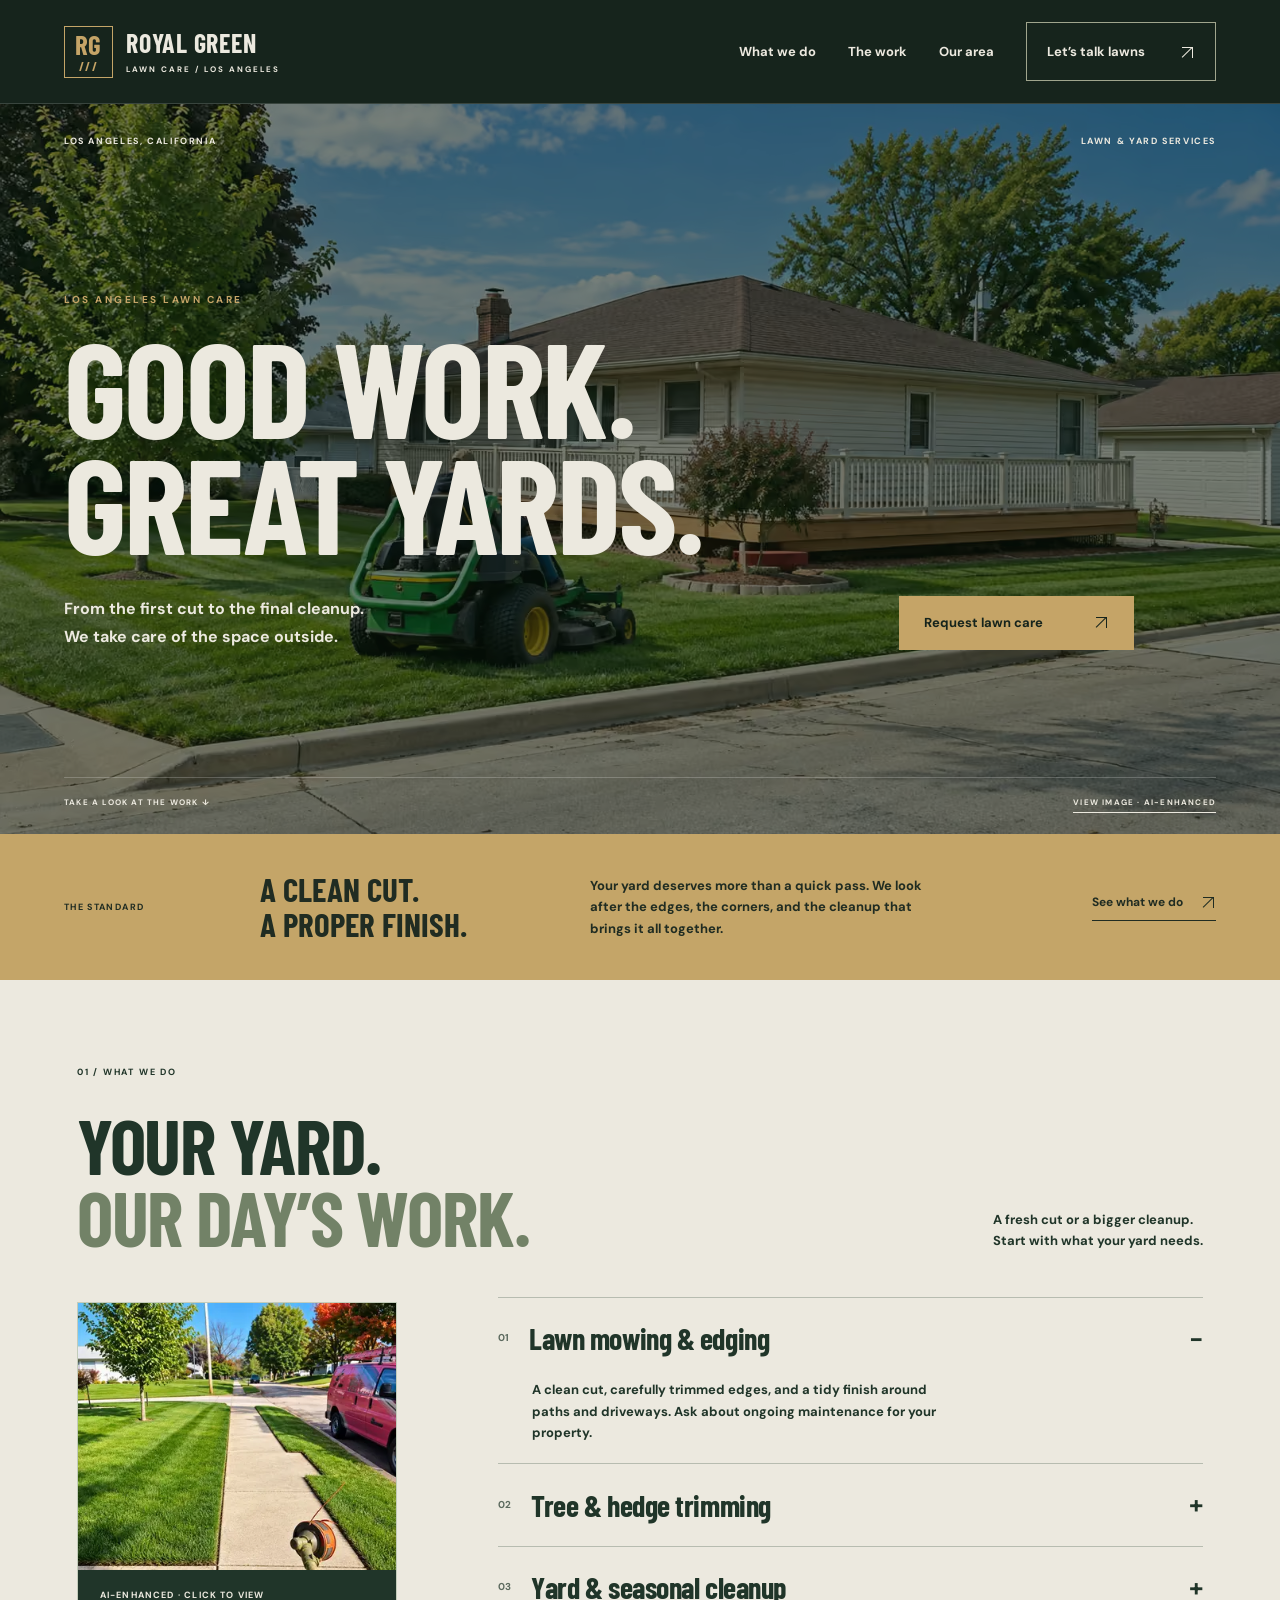
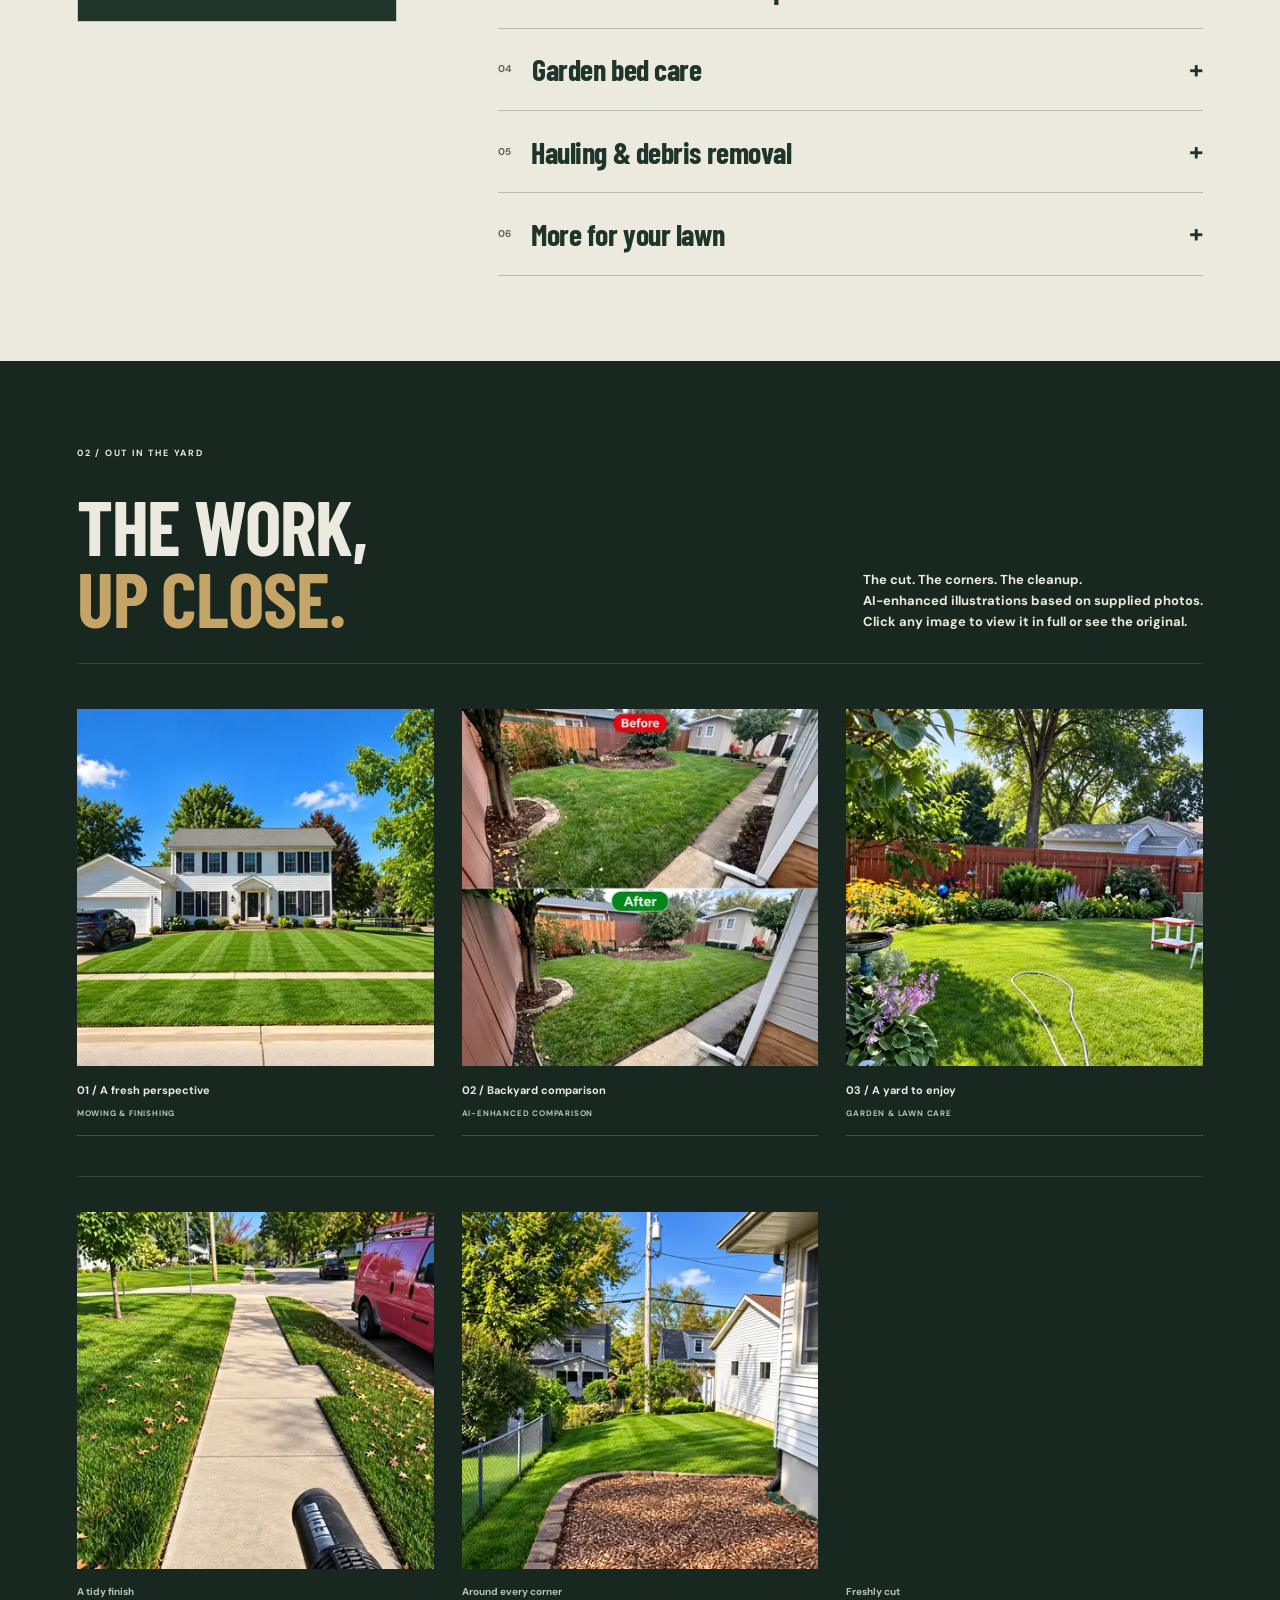
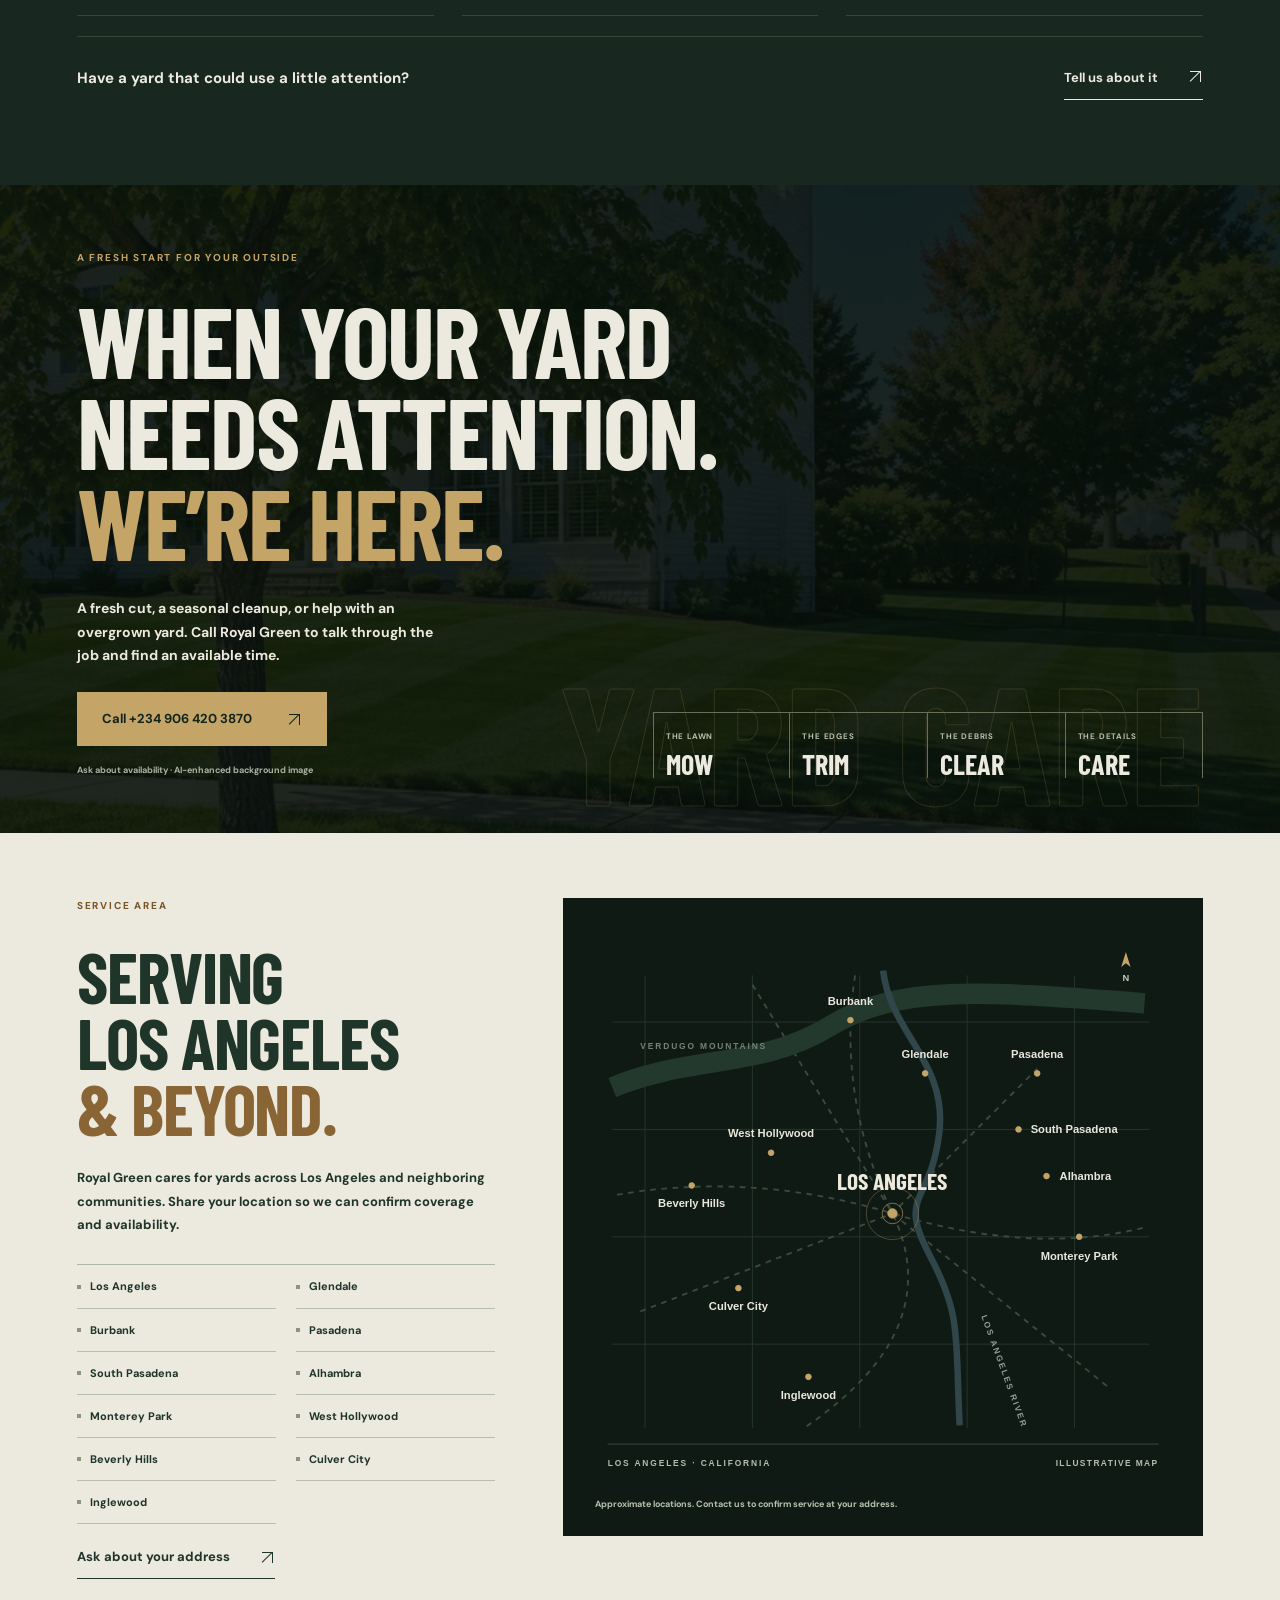
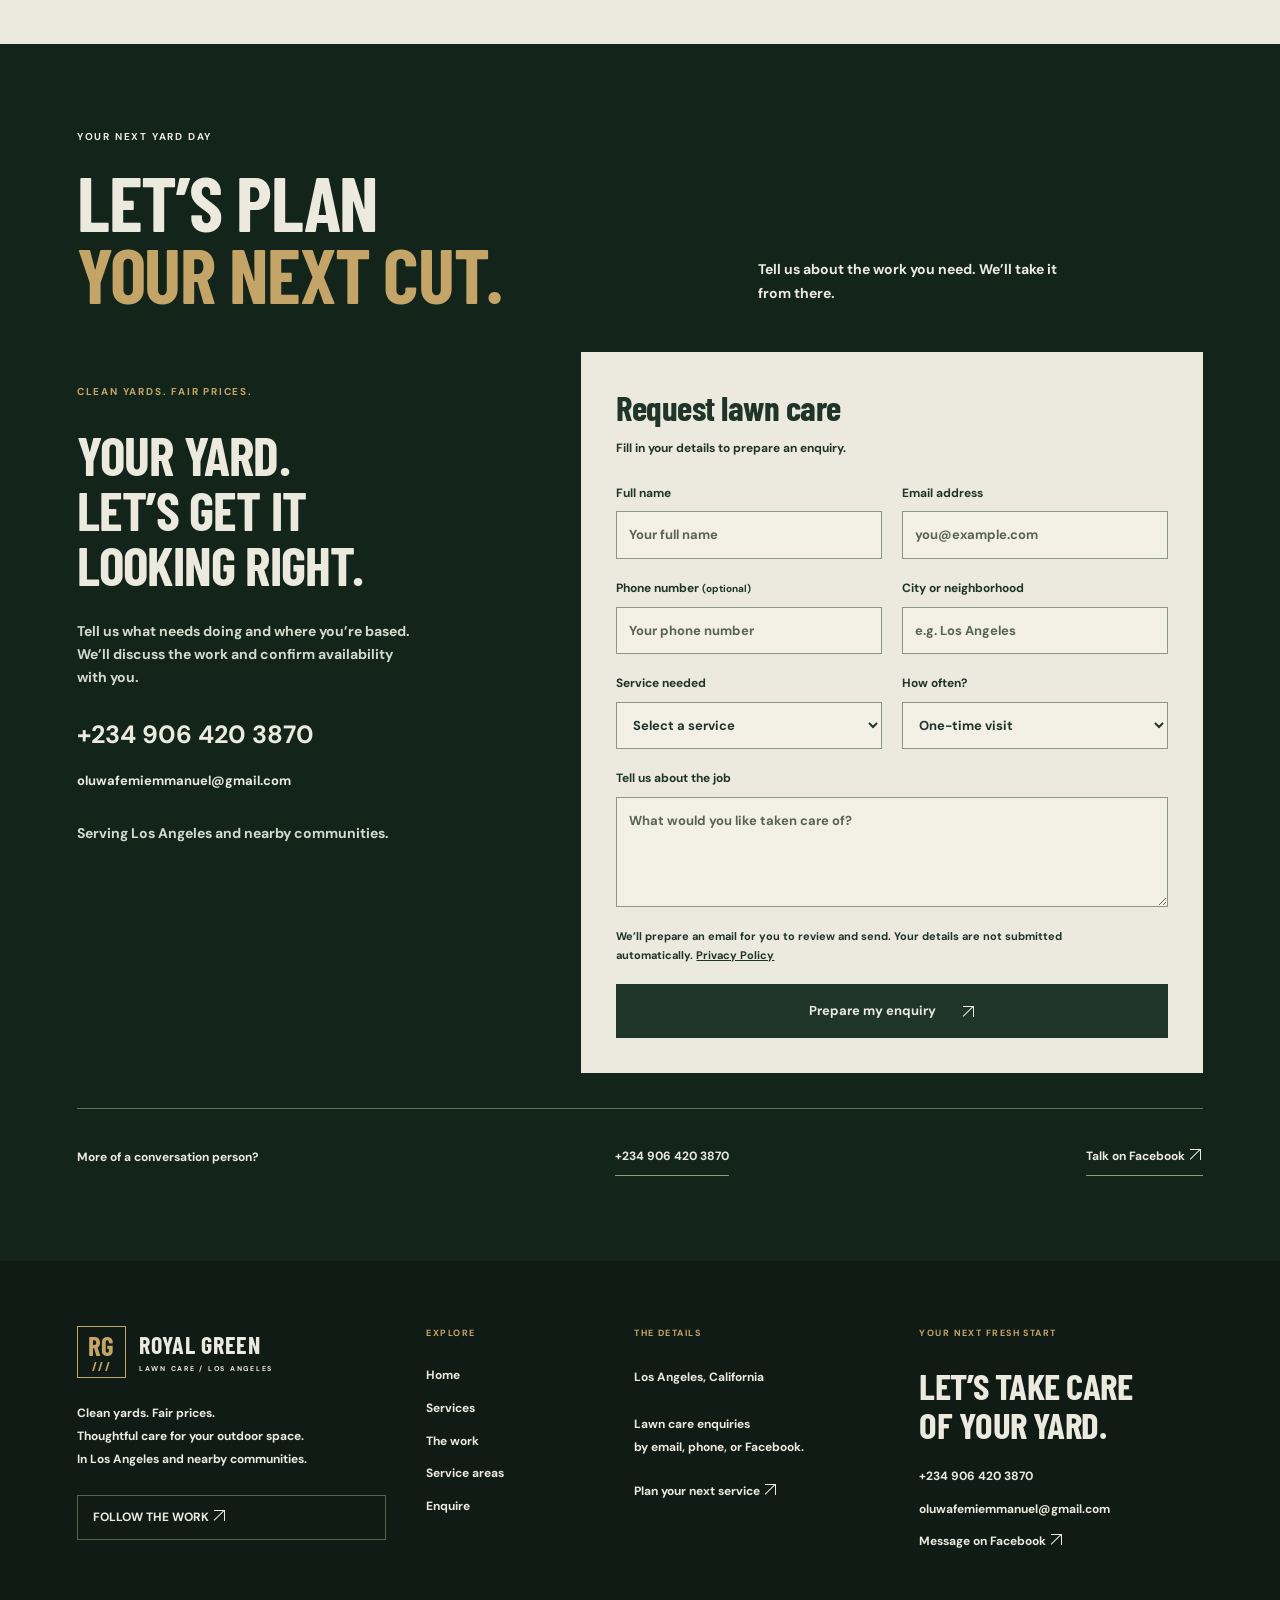
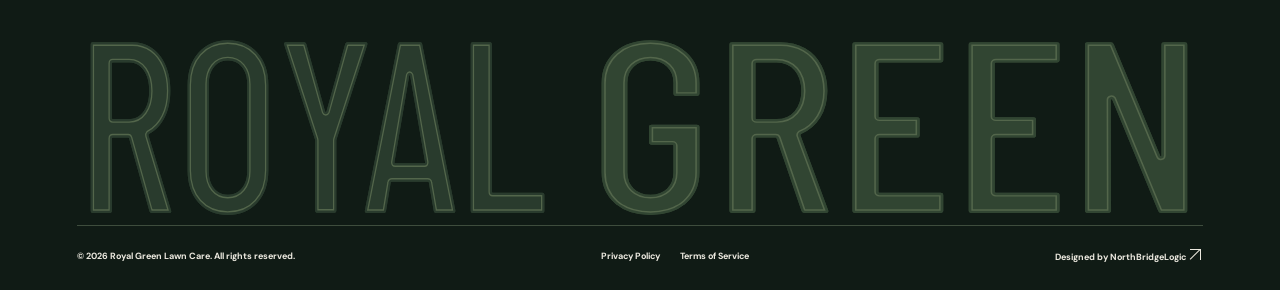
==== commit 41526c1c: "Improve mobile loading, accessibility and local search metadata" ====
--- a/index.html
+++ b/index.html
@@ -1,16 +1,16 @@
 <!doctype html>
 <html lang="en">
-<head><meta charset="utf-8"><meta name="viewport" content="width=device-width,initial-scale=1"><meta name="theme-color" content="#193c2d"><meta name="description" content="Royal Green Lawn Care. Lawn mowing, edging, tree trimming and yard cleanup in Los Angeles and nearby communities. Contact us to discuss your yard."><title>Royal Green Lawn Care | Los Angeles</title><link rel="stylesheet" href="style.css"><link rel="stylesheet" href="refinement.css"><script src="app.js" defer></script></head>
-<body>
-<header class="header"><a class="brand" href="#home" aria-label="Royal Green home"><span class="brand-mark">RG<span>///</span></span><span>ROYAL GREEN<small>LAWN CARE / LOS ANGELES</small></span></a><button class="menu-toggle" aria-expanded="false" aria-controls="navigation">Menu</button><nav id="navigation" aria-label="Main navigation"><a href="#services">What we do</a><a href="#work">The work</a><a href="#areas">Our area</a><a class="button small" href="#contact">Let’s talk lawns <span><span class="outbound-arrow" aria-hidden="true"></span></span></a></nav></header>
-<main>
+<head><meta charset="utf-8"><meta name="viewport" content="width=device-width,initial-scale=1"><meta name="theme-color" content="#193c2d"><meta name="description" content="Lawn mowing, edging, tree trimming and yard cleanup in Los Angeles and 10 nearby cities. Contact Royal Green Lawn Care to discuss your yard and availability."><title>Lawn Care in Los Angeles | Royal Green Lawn Care</title><link rel="stylesheet" href="style.css"><link rel="stylesheet" href="refinement.css"><script src="app.js" defer></script><link rel="canonical" href="https://stunde223-hash.github.io/Royal-Green-Lawn-Care/"><meta property="og:type" content="website"><meta property="og:locale" content="en_US"><meta property="og:site_name" content="Royal Green Lawn Care"><meta property="og:title" content="Lawn Care in Los Angeles | Royal Green Lawn Care"><meta property="og:description" content="Lawn mowing, edging, tree trimming and yard cleanup across Los Angeles and nearby communities."><meta property="og:url" content="https://stunde223-hash.github.io/Royal-Green-Lawn-Care/"><meta property="og:image" content="https://stunde223-hash.github.io/Royal-Green-Lawn-Care/assets/responsive/hero-mowing-1280.webp"><meta property="og:image:alt" content="AI-enhanced illustration of lawn mowing"><meta name="twitter:card" content="summary_large_image"><link rel="icon" href="assets/favicon.svg" type="image/svg+xml"><link rel="preload" href="assets/fonts/barlow-condensed-latin-700-normal.woff2" as="font" type="font/woff2" crossorigin><link rel="preload" href="assets/fonts/dm-sans-latin-700-normal.woff2" as="font" type="font/woff2" crossorigin><script type="application/ld+json">{"@context":"https://schema.org","@graph":[{"@type":"HomeAndConstructionBusiness","@id":"https://stunde223-hash.github.io/Royal-Green-Lawn-Care/#business","name":"Royal Green Lawn Care","url":"https://stunde223-hash.github.io/Royal-Green-Lawn-Care/","telephone":"+2349064203870","email":"oluwafemiemmanuel@gmail.com","description":"Lawn mowing, edging, tree trimming, yard cleanup and hauling in Los Angeles and nearby communities. Contact the business to confirm availability and scope.","areaServed":[{"@type":"City","name":"Los Angeles, California"},{"@type":"City","name":"Glendale, California"},{"@type":"City","name":"Burbank, California"},{"@type":"City","name":"Pasadena, California"},{"@type":"City","name":"South Pasadena, California"},{"@type":"City","name":"Alhambra, California"},{"@type":"City","name":"Monterey Park, California"},{"@type":"City","name":"West Hollywood, California"},{"@type":"City","name":"Beverly Hills, California"},{"@type":"City","name":"Culver City, California"},{"@type":"City","name":"Inglewood, California"}],"sameAs":["https://www.facebook.com/profile.php?id=61595432369144"],"hasOfferCatalog":{"@type":"OfferCatalog","name":"Lawn and yard services","itemListElement":[{"@type":"Offer","itemOffered":{"@type":"Service","name":"Lawn mowing and edging"}},{"@type":"Offer","itemOffered":{"@type":"Service","name":"Tree and hedge trimming"}},{"@type":"Offer","itemOffered":{"@type":"Service","name":"Yard and seasonal cleanup"}},{"@type":"Offer","itemOffered":{"@type":"Service","name":"Hauling and debris removal"}}]}},{"@type":"WebSite","@id":"https://stunde223-hash.github.io/Royal-Green-Lawn-Care/#website","url":"https://stunde223-hash.github.io/Royal-Green-Lawn-Care/","name":"Royal Green Lawn Care","publisher":{"@id":"https://stunde223-hash.github.io/Royal-Green-Lawn-Care/#business"}}]}</script></head>
+<body><a class="skip-link" href="#main-content">Skip to main content</a>
+<header class="header"><a class="brand" href="#home"><span class="brand-mark" aria-hidden="true">RG<span>///</span></span><span>ROYAL GREEN<small>LAWN CARE / LOS ANGELES</small></span></a><button class="menu-toggle" aria-expanded="false" aria-controls="navigation">Menu</button><nav id="navigation" aria-label="Main navigation"><a href="#services">What we do</a><a href="#work">The work</a><a href="#areas">Our area</a><a class="button small" href="#contact">Let’s talk lawns <span><span class="outbound-arrow" aria-hidden="true"></span></span></a></nav></header>
+<main id="main-content">
 <section id="home" class="hero field-hero">
-<div class="hero-photo photo-slot has-image"><img src="assets/enhanced/hero-mowing.webp" alt="AI-enhanced reconstruction of a mower operator working on a residential lawn" width="1536" height="1024" fetchpriority="high"></div>
+<div class="hero-photo photo-slot has-image"><picture><source type="image/avif" srcset="assets/responsive/hero-mowing-400.avif 400w, assets/responsive/hero-mowing-800.avif 800w, assets/responsive/hero-mowing-1280.avif 1280w" sizes="100vw"><img src="assets/responsive/hero-mowing-1280.webp" alt="AI-enhanced reconstruction of a mower operator working on a residential lawn" width="1536" height="1024" fetchpriority="high" srcset="assets/responsive/hero-mowing-400.webp 400w, assets/responsive/hero-mowing-800.webp 800w, assets/responsive/hero-mowing-1280.webp 1280w" sizes="100vw" decoding="async"></picture></div>
 <div class="hero-location"><span>LOS ANGELES, CALIFORNIA</span><span>LAWN & YARD SERVICES</span></div>
-<div class="hero-content"><p class="eyebrow">ROYAL GREEN LAWN CARE</p><h1>GOOD WORK.<br><em>GREAT YARDS.</em></h1><div class="hero-description"><p>From the first cut to the final cleanup.<br>We take care of the space outside.</p><a class="button" href="#contact">Request lawn care <span class="outbound-arrow" aria-hidden="true"></span></a></div></div>
+<div class="hero-content"><p class="eyebrow">LOS ANGELES LAWN CARE</p><h1>GOOD WORK.<br><em>GREAT YARDS.</em></h1><div class="hero-description"><p>From the first cut to the final cleanup.<br>We take care of the space outside.</p><a class="button" href="#contact">Request lawn care <span class="outbound-arrow" aria-hidden="true"></span></a></div></div>
 <div class="hero-bottom"><a href="#work">TAKE A LOOK AT THE WORK ↓</a><span><a href="assets/enhanced/hero-mowing.webp" data-photo="hero-mowing" class="hero-image-link">VIEW IMAGE · AI-ENHANCED</a></span></div></section>
 <section class="care-note"><span class="care-label">THE STANDARD</span><p>A clean cut.<br><strong>A proper finish.</strong></p><div>Your yard deserves more than a quick pass. We look after the edges, the corners, and the cleanup that brings it all together.</div><a href="#services">See what we do <span class="outbound-arrow" aria-hidden="true"></span></a></section>
-<section id="services" class="services section"><div class="section-heading"><div><p class="eyebrow">01 / WHAT WE DO</p><h2>YOUR YARD.<br><em>OUR DAY’S WORK.</em></h2></div><p>A fresh cut or a bigger cleanup.<br>Start with what your yard needs.</p></div><div class="service-layout"><div class="service-photo photo-slot has-image"><a class="image-open" href="assets/enhanced/service-edging.webp" data-photo="service-edging" aria-label="Open full image"><img src="assets/enhanced/service-edging.webp" alt="String trimmer edging grass along a residential sidewalk" width="1254" height="1254" loading="lazy"></a><span class="image-caption">AI-ENHANCED · CLICK TO VIEW</span></div><div class="service-list">
+<section id="services" class="services section"><div class="section-heading"><div><p class="eyebrow">01 / WHAT WE DO</p><h2>YOUR YARD.<br><em>OUR DAY’S WORK.</em></h2></div><p>A fresh cut or a bigger cleanup.<br>Start with what your yard needs.</p></div><div class="service-layout"><div class="service-photo photo-slot has-image"><a class="image-open" href="assets/enhanced/service-edging.webp" data-photo="service-edging" aria-label="Open full image"><img src="assets/responsive/service-edging-800.webp" alt="String trimmer edging grass along a residential sidewalk" width="1254" height="1254" loading="lazy" srcset="assets/responsive/service-edging-400.webp 400w, assets/responsive/service-edging-600.webp 600w, assets/responsive/service-edging-800.webp 800w" sizes="(max-width: 480px) 290px, (max-width: 1000px) 30vw, 400px" decoding="async"></a><span class="image-caption">AI-ENHANCED · CLICK TO VIEW</span></div><div class="service-list">
 <details open><summary><span class="index">01</span><h3>Lawn mowing & edging</h3><span class="plus">+</span></summary><p>A clean cut, carefully trimmed edges, and a tidy finish around paths and driveways. Ask about ongoing maintenance for your property.</p></details>
 <details><summary><span class="index">02</span><h3>Tree & hedge trimming</h3><span class="plus">+</span></summary><p>Bring overgrown greenery back into shape. Send photos of your trees and hedges so we can discuss access and the work involved.</p></details>
 <details><summary><span class="index">03</span><h3>Yard & seasonal cleanup</h3><span class="plus">+</span></summary><p>Leaf clearing, untidy corners, and overgrown yards. Get your outdoor space ready for the season ahead.</p></details>
@@ -18,8 +18,8 @@
 <details><summary><span class="index">05</span><h3>Hauling & debris removal</h3><span class="plus">+</span></summary><p>Have branches or yard debris to clear? Message us with the material and approximate amount to confirm collection options.</p></details>
 <details><summary><span class="index">06</span><h3>More for your lawn</h3><span class="plus">+</span></summary><p>Looking for aeration, overseeding, fertilization, sod, or irrigation care? Tell us what you need so we can confirm availability and scope before booking.</p></details>
 </div></div></section>
-<section id="work" class="work section"><div class="section-heading"><div><p class="eyebrow">02 / OUT IN THE YARD</p><h2>THE WORK,<br><em>UP CLOSE.</em></h2></div><p>The cut. The corners. The cleanup.<br>AI-enhanced illustrations based on supplied photos.<br>Click any image to view it in full or see the original.</p></div><div class="work-grid"><figure class="wide"><div class="photo-slot project-image has-image"><a class="image-open" href="assets/enhanced/striped-lawn.webp" data-photo="striped-lawn" aria-label="Open full image"><img src="assets/enhanced/striped-lawn.webp" alt="Fresh mowing stripes across the lawn of a white two-story house" width="1254" height="1254" loading="lazy"></a></div><figcaption><span>01 / A fresh perspective</span><span>MOWING & FINISHING</span></figcaption></figure><figure><div class="photo-slot project-image has-image"><a class="image-open" href="assets/enhanced/yard-cleanup.webp" data-photo="yard-cleanup" aria-label="Open full image"><img src="assets/enhanced/yard-cleanup.webp" alt="AI-enhanced reconstruction of a supplied backyard before-and-after comparison" width="1254" height="1254" loading="lazy"></a></div><figcaption><span>02 / Backyard comparison</span><span>AI-ENHANCED COMPARISON</span></figcaption></figure><figure><div class="photo-slot project-image has-image"><a class="image-open" href="assets/enhanced/garden-yard.webp" data-photo="garden-yard" aria-label="Open full image"><img src="assets/enhanced/garden-yard.webp" alt="Maintained backyard lawn bordered by flower beds" width="1254" height="1254" loading="lazy"></a></div><figcaption><span>03 / A yard to enjoy</span><span>GARDEN & LAWN CARE</span></figcaption></figure></div><div class="detail-gallery" aria-label="More lawn care photographs"><figure><a class="image-open" href="assets/enhanced/path-finishing.webp" data-photo="path-finishing" aria-label="Open full image"><img src="assets/enhanced/path-finishing.webp" alt="Leaf blower clearing clippings from a sidewalk" width="1254" height="1254" loading="lazy"></a><figcaption>A tidy finish</figcaption></figure><figure><a class="image-open" href="assets/enhanced/side-yard.webp" data-photo="side-yard" aria-label="Open full image"><img src="assets/enhanced/side-yard.webp" alt="Mown side lawn beside a curved garden bed" width="1254" height="1254" loading="lazy"></a><figcaption>Around every corner</figcaption></figure><figure><a class="image-open" href="assets/enhanced/lawn-detail.webp" data-photo="lawn-detail" aria-label="Open full image"><img src="assets/enhanced/lawn-detail.webp" alt="Striped lawn framed by trees" width="1254" height="1254" loading="lazy"></a><figcaption>Freshly cut</figcaption></figure></div><div class="work-foot"><p>Have a yard that could use a little attention?</p><a class="text-link" href="#contact">Tell us about it <span><span class="outbound-arrow" aria-hidden="true"></span></span></a></div></section>
-<section class="callout section" aria-labelledby="callout-title"><div class="callout-content"><p class="eyebrow">A FRESH START FOR YOUR OUTSIDE</p><h2 id="callout-title">WHEN YOUR YARD<br>NEEDS ATTENTION.<br><em>WE’RE HERE.</em></h2><p class="callout-copy">A fresh cut, a seasonal cleanup, or help with an overgrown yard. Call Royal Green to talk through the job and find an available time.</p><a class="button" href="tel:+2349064203870">Call +234 906 420 3870 <span class="outbound-arrow" aria-hidden="true"></span></a><p class="callout-note">Ask about availability · AI-enhanced background image</p></div><div class="callout-bottom"><span class="callout-outline" aria-hidden="true">YARD CARE</span><ul aria-label="Our work"><li><span>THE LAWN</span>MOW</li><li><span>THE EDGES</span>TRIM</li><li><span>THE DEBRIS</span>CLEAR</li><li><span>THE DETAILS</span>CARE</li></ul></div></section>
+<section id="work" class="work section"><div class="section-heading"><div><p class="eyebrow">02 / OUT IN THE YARD</p><h2>THE WORK,<br><em>UP CLOSE.</em></h2></div><p>The cut. The corners. The cleanup.<br>AI-enhanced illustrations based on supplied photos.<br>Click any image to view it in full or see the original.</p></div><div class="work-grid"><figure class="wide"><div class="photo-slot project-image has-image"><a class="image-open" href="assets/enhanced/striped-lawn.webp" data-photo="striped-lawn" aria-label="Open full image"><img src="assets/responsive/striped-lawn-800.webp" alt="Fresh mowing stripes across the lawn of a white two-story house" width="1254" height="1254" loading="lazy" srcset="assets/responsive/striped-lawn-400.webp 400w, assets/responsive/striped-lawn-600.webp 600w, assets/responsive/striped-lawn-800.webp 800w" sizes="(max-width: 480px) 290px, (max-width: 1000px) 30vw, 400px" decoding="async"></a></div><figcaption><span>01 / A fresh perspective</span><span>MOWING & FINISHING</span></figcaption></figure><figure><div class="photo-slot project-image has-image"><a class="image-open" href="assets/enhanced/yard-cleanup.webp" data-photo="yard-cleanup" aria-label="Open full image"><img src="assets/responsive/yard-cleanup-800.webp" alt="AI-enhanced reconstruction of a supplied backyard before-and-after comparison" width="1254" height="1254" loading="lazy" srcset="assets/responsive/yard-cleanup-400.webp 400w, assets/responsive/yard-cleanup-600.webp 600w, assets/responsive/yard-cleanup-800.webp 800w" sizes="(max-width: 480px) 290px, (max-width: 1000px) 30vw, 400px" decoding="async"></a></div><figcaption><span>02 / Backyard comparison</span><span>AI-ENHANCED COMPARISON</span></figcaption></figure><figure><div class="photo-slot project-image has-image"><a class="image-open" href="assets/enhanced/garden-yard.webp" data-photo="garden-yard" aria-label="Open full image"><img src="assets/responsive/garden-yard-800.webp" alt="Maintained backyard lawn bordered by flower beds" width="1254" height="1254" loading="lazy" srcset="assets/responsive/garden-yard-400.webp 400w, assets/responsive/garden-yard-600.webp 600w, assets/responsive/garden-yard-800.webp 800w" sizes="(max-width: 480px) 290px, (max-width: 1000px) 30vw, 400px" decoding="async"></a></div><figcaption><span>03 / A yard to enjoy</span><span>GARDEN & LAWN CARE</span></figcaption></figure></div><div class="detail-gallery" aria-label="More lawn care photographs"><figure><a class="image-open" href="assets/enhanced/path-finishing.webp" data-photo="path-finishing" aria-label="Open full image"><img src="assets/responsive/path-finishing-800.webp" alt="Leaf blower clearing clippings from a sidewalk" width="1254" height="1254" loading="lazy" srcset="assets/responsive/path-finishing-400.webp 400w, assets/responsive/path-finishing-600.webp 600w, assets/responsive/path-finishing-800.webp 800w" sizes="(max-width: 480px) 290px, (max-width: 1000px) 30vw, 400px" decoding="async"></a><figcaption>A tidy finish</figcaption></figure><figure><a class="image-open" href="assets/enhanced/side-yard.webp" data-photo="side-yard" aria-label="Open full image"><img src="assets/responsive/side-yard-800.webp" alt="Mown side lawn beside a curved garden bed" width="1254" height="1254" loading="lazy" srcset="assets/responsive/side-yard-400.webp 400w, assets/responsive/side-yard-600.webp 600w, assets/responsive/side-yard-800.webp 800w" sizes="(max-width: 480px) 290px, (max-width: 1000px) 30vw, 400px" decoding="async"></a><figcaption>Around every corner</figcaption></figure><figure><a class="image-open" href="assets/enhanced/lawn-detail.webp" data-photo="lawn-detail" aria-label="Open full image"><img src="assets/responsive/lawn-detail-800.webp" alt="Striped lawn framed by trees" width="1254" height="1254" loading="lazy" srcset="assets/responsive/lawn-detail-400.webp 400w, assets/responsive/lawn-detail-600.webp 600w, assets/responsive/lawn-detail-800.webp 800w" sizes="(max-width: 480px) 290px, (max-width: 1000px) 30vw, 400px" decoding="async"></a><figcaption>Freshly cut</figcaption></figure></div><div class="work-foot"><p>Have a yard that could use a little attention?</p><a class="text-link" href="#contact">Tell us about it <span><span class="outbound-arrow" aria-hidden="true"></span></span></a></div></section>
+<section class="callout section" aria-labelledby="callout-title"><img class="callout-background" src="assets/responsive/lawn-detail-800.webp" srcset="assets/responsive/lawn-detail-400.webp 400w, assets/responsive/lawn-detail-600.webp 600w, assets/responsive/lawn-detail-800.webp 800w" sizes="100vw" width="800" height="800" alt="" loading="lazy" decoding="async" fetchpriority="low"><div class="callout-content"><p class="eyebrow">A FRESH START FOR YOUR OUTSIDE</p><h2 id="callout-title">WHEN YOUR YARD<br>NEEDS ATTENTION.<br><em>WE’RE HERE.</em></h2><p class="callout-copy">A fresh cut, a seasonal cleanup, or help with an overgrown yard. Call Royal Green to talk through the job and find an available time.</p><a class="button" href="tel:+2349064203870">Call +234 906 420 3870 <span class="outbound-arrow" aria-hidden="true"></span></a><p class="callout-note">Ask about availability · AI-enhanced background image</p></div><div class="callout-bottom"><span class="callout-outline" aria-hidden="true">YARD CARE</span><ul aria-label="Our work"><li><span>THE LAWN</span>MOW</li><li><span>THE EDGES</span>TRIM</li><li><span>THE DEBRIS</span>CLEAR</li><li><span>THE DETAILS</span>CARE</li></ul></div></section>
 <section id="areas" class="areas section map-section"><div class="area-copy"><p class="eyebrow">SERVICE AREA</p><h2>SERVING<br>LOS ANGELES<br><em>& BEYOND.</em></h2><p>Royal Green cares for yards across Los Angeles and neighboring communities. Share your location so we can confirm coverage and availability.</p><ul class="area-city-list"><li>Los Angeles</li><li>Glendale</li><li>Burbank</li><li>Pasadena</li><li>South Pasadena</li><li>Alhambra</li><li>Monterey Park</li><li>West Hollywood</li><li>Beverly Hills</li><li>Culver City</li><li>Inglewood</li></ul><a class="text-link" href="#contact">Ask about your address <span class="outbound-arrow" aria-hidden="true"></span></a></div><figure class="area-map"><svg viewBox="0 0 660 620" role="img" aria-labelledby="map-title map-description" xmlns="http://www.w3.org/2000/svg"><title id="map-title">Los Angeles and nearby service areas</title><desc id="map-description">Illustrative map showing Los Angeles, Burbank, Glendale, Pasadena, South Pasadena, Alhambra, Monterey Park, West Hollywood, Beverly Hills, Culver City, and Inglewood. Approximate locations, not a navigation map or exact service boundary.</desc><rect width="660" height="620" fill="#101a15"/>
 <g fill="none" stroke="#25372e" stroke-width="1"><path d="M75 70V555M190 70V555M305 70V555M420 70V555M535 70V555M40 120H615M40 235H615M40 350H615M40 465H615"/></g>
 <g fill="none" stroke="#3b4a3d" stroke-width="2" stroke-dasharray="6 6"><path d="M45 305Q190 280 340 325T610 340M300 70Q280 200 340 325T245 555M70 430L340 325 495 170M190 80L340 325 570 510"/></g>
@@ -33,8 +33,8 @@
 <g transform="translate(590 45)"><path d="M0 0L-5 16 0 12 5 16Z" fill="#c5a467"/><text y="31" text-anchor="middle" fill="#c6ccbd" font-family="Arial,sans-serif" font-size="10">N</text></g>
 <path d="M35 572H625" stroke="#3b4a3d"/><text x="35" y="596" fill="#b4bfae" font-family="Arial,sans-serif" font-size="9" letter-spacing="2">LOS ANGELES · CALIFORNIA</text><text x="625" y="596" text-anchor="end" fill="#b4bfae" font-family="Arial,sans-serif" font-size="9" letter-spacing="1.5">ILLUSTRATIVE MAP</text></svg><figcaption>Approximate locations. Contact us to confirm service at your address.</figcaption></figure></section>
 <section id="contact" class="enquiry section"><div class="enquiry-heading"><p class="eyebrow">YOUR NEXT YARD DAY</p><h2>LET’S PLAN<br><em>YOUR NEXT CUT.</em></h2><p>Tell us about the work you need. We’ll take it from there.</p></div>
-<div class="contact-form-layout"><div class="contact-intro"><p class="eyebrow">CLEAN YARDS. FAIR PRICES.</p><h3>YOUR YARD.<br>LET’S GET IT<br>LOOKING RIGHT.</h3><p>Tell us what needs doing and where you’re based. We’ll discuss the work and confirm availability with you.</p><a href="tel:+2349064203870">+234 906 420 3870</a><a class="contact-email" href="mailto:oluwafemiemmanuel@gmail.com">oluwafemiemmanuel@gmail.com</a><p class="contact-small">Serving Los Angeles and nearby communities.</p></div><form id="yard-form" class="standard-form"><h3>Request lawn care</h3><p class="form-intro">Fill in your details to prepare an enquiry.</p><div class="field-pair"><label for="customer">Full name<input id="customer" name="customer" autocomplete="name" required maxlength="100" placeholder="Your full name"></label><label for="email">Email address<input id="email" type="email" name="email" autocomplete="email" required maxlength="200" placeholder="you@example.com"></label></div><div class="field-pair"><label for="phone">Phone number <span>(optional)</span><input id="phone" type="tel" name="phone" autocomplete="tel" maxlength="40" placeholder="Your phone number"></label><label for="area">City or neighborhood<input id="area" name="area" autocomplete="address-level2" required maxlength="100" placeholder="e.g. Los Angeles"></label></div><div class="field-pair"><label for="service">Service needed<select id="service" name="service" required><option value="">Select a service</option><option>Mowing & edging</option><option>Tree & hedge trimming</option><option>Yard cleanup</option><option>Garden bed care</option><option>Hauling & debris removal</option><option>Multiple services</option><option>Other lawn care</option></select></label><label for="frequency">How often?<select id="frequency" name="frequency"><option>One-time visit</option><option>Regular care</option><option>Help me decide</option></select></label></div><label for="notes">Tell us about the job<textarea id="notes" name="notes" rows="4" maxlength="1500" placeholder="What would you like taken care of?"></textarea></label><p class="form-disclosure">We’ll prepare an email for you to review and send. Your details are not submitted automatically. <a href="privacy.html">Privacy Policy</a></p><button class="button" type="submit">Prepare my enquiry <span class="outbound-arrow" aria-hidden="true"></span></button><noscript><p>To enquire without JavaScript, email <a href="mailto:oluwafemiemmanuel@gmail.com">oluwafemiemmanuel@gmail.com</a>.</p></noscript></form></div>
+<div class="contact-form-layout"><div class="contact-intro"><p class="eyebrow">CLEAN YARDS. FAIR PRICES.</p><h3>YOUR YARD.<br>LET’S GET IT<br>LOOKING RIGHT.</h3><p>Tell us what needs doing and where you’re based. We’ll discuss the work and confirm availability with you.</p><a href="tel:+2349064203870">+234 906 420 3870</a><a class="contact-email" href="mailto:oluwafemiemmanuel@gmail.com">oluwafemiemmanuel@gmail.com</a><p class="contact-small">Serving Los Angeles and nearby communities.</p></div><form id="yard-form" class="standard-form"><h3>Request lawn care</h3><p class="form-intro">Fill in your details to prepare an enquiry.</p><div class="field-pair"><label for="customer">Full name<input id="customer" name="customer" autocomplete="name" required maxlength="100" placeholder="Your full name"></label><label for="email">Email address<input id="email" type="email" name="email" autocomplete="email" required maxlength="200" placeholder="you@example.com"></label></div><div class="field-pair"><label for="phone">Phone number <span>(optional)</span><input id="phone" type="tel" name="phone" autocomplete="tel" maxlength="40" placeholder="Your phone number"></label><label for="area">City or neighborhood<input id="area" name="area" autocomplete="address-level2" required maxlength="100" placeholder="e.g. Los Angeles"></label></div><div class="field-pair"><label for="service">Service needed<select id="service" name="service" required><option value="">Select a service</option><option>Mowing & edging</option><option>Tree & hedge trimming</option><option>Yard cleanup</option><option>Garden bed care</option><option>Hauling & debris removal</option><option>Multiple services</option><option>Other lawn care</option></select></label><label for="frequency">How often?<select id="frequency" name="frequency"><option>One-time visit</option><option>Regular care</option><option>Help me decide</option></select></label></div><label for="notes">Tell us about the job<textarea id="notes" name="notes" rows="4" maxlength="1500" placeholder="What would you like taken care of?"></textarea></label><p class="form-disclosure">We’ll prepare an email for you to review and send. Your details are not submitted automatically. <a href="privacy.html">Privacy Policy</a></p><button class="button" type="submit" disabled>Prepare my enquiry <span class="outbound-arrow" aria-hidden="true"></span></button><noscript><p>To enquire without JavaScript, email <a href="mailto:oluwafemiemmanuel@gmail.com">oluwafemiemmanuel@gmail.com</a>.</p></noscript></form></div>
 <section class="draft-panel" id="enquiry-draft" hidden aria-labelledby="draft-title" tabindex="-1"><p class="eyebrow">READY FOR YOUR REVIEW</p><h3 id="draft-title">Your enquiry is prepared.</h3><p>It has not been sent. Open your email app, review the message, and send it to Royal Green.</p><label for="draft-message">Your message</label><textarea id="draft-message" readonly rows="10"></textarea><div class="draft-actions"><a id="email-draft-link" class="button" href="mailto:oluwafemiemmanuel@gmail.com">Open in my email app</a><button class="text-button" type="button" id="copy-enquiry">Copy message</button></div><p id="copy-status" role="status"></p><p class="draft-help">No email app connected? Copy the message into your webmail and send it to <a href="mailto:oluwafemiemmanuel@gmail.com">oluwafemiemmanuel@gmail.com</a>.</p></section>
 <div class="direct-contact"><p>More of a conversation person?</p><a href="tel:+2349064203870">+234 906 420 3870</a><a href="https://www.facebook.com/profile.php?id=61595432369144" target="_blank" rel="noopener noreferrer">Talk on Facebook <span class="outbound-arrow" aria-hidden="true"></span></a></div></section>
 </main>
-<footer class="footer reference-footer"><div class="footer-top"><div class="footer-about"><a class="brand" href="#home"><span class="brand-mark">RG<span>///</span></span><span>ROYAL GREEN<small>LAWN CARE / LOS ANGELES</small></span></a><p>Clean yards. Fair prices.<br>Thoughtful care for your outdoor space.<br>In Los Angeles and nearby communities.</p><a class="footer-social" href="https://www.facebook.com/profile.php?id=61595432369144" target="_blank" rel="noopener noreferrer">FOLLOW THE WORK <span class="outbound-arrow" aria-hidden="true"></span></a></div><div><p class="eyebrow">EXPLORE</p><a href="#home">Home</a><a href="#services">Services</a><a href="#work">The work</a><a href="#areas">Service areas</a><a href="#contact">Enquire</a></div><div><p class="eyebrow">THE DETAILS</p><p>Los Angeles, California</p><p>Lawn care enquiries<br>by email, phone, or Facebook.</p><a href="#contact">Plan your next service <span class="outbound-arrow" aria-hidden="true"></span></a></div><div class="footer-contact"><p class="eyebrow">YOUR NEXT FRESH START</p><h3>LET’S TAKE CARE<br>OF YOUR YARD.</h3><a href="tel:+2349064203870">+234 906 420 3870</a><a class="footer-email" href="mailto:oluwafemiemmanuel@gmail.com">oluwafemiemmanuel@gmail.com</a><a href="https://www.facebook.com/profile.php?id=61595432369144" target="_blank" rel="noopener noreferrer">Message on Facebook <span class="outbound-arrow" aria-hidden="true"></span></a></div></div><div class="footer-wordmark custom-wordmark" aria-hidden="true"><svg viewBox="0 0 1200 215" xmlns="http://www.w3.org/2000/svg" focusable="false"><defs><text id="royal-letter-shape" x="0" y="195" textLength="500" lengthAdjust="spacingAndGlyphs">ROYAL</text><text id="green-letter-shape" x="545" y="195" textLength="655" lengthAdjust="spacingAndGlyphs">GREEN</text><clipPath id="wordmark-letter-boundary"><use href="#royal-letter-shape"/><use href="#green-letter-shape"/></clipPath></defs><g class="wordmark-lettering" font-family="Barlow Condensed,Arial Narrow,sans-serif" font-size="260" font-weight="500"><use href="#royal-letter-shape" fill="#293b2d"/><use href="#green-letter-shape" fill="#314532"/><g clip-path="url(#wordmark-letter-boundary)" fill="none" stroke-linejoin="round"><use href="#royal-letter-shape" stroke="#53664b" stroke-width="8"/><use href="#green-letter-shape" stroke="#53664b" stroke-width="8"/><use href="#royal-letter-shape" stroke="#293b2d" stroke-width="5"/><use href="#green-letter-shape" stroke="#314532" stroke-width="5"/></g></g></svg></div><div class="footer-bottom"><span>© <span id="year">2026</span> Royal Green Lawn Care. All rights reserved.</span><div><a href="privacy.html">Privacy Policy</a><a href="terms.html">Terms of Service</a></div><a href="https://northbridgelogic.com" target="_blank" rel="noopener noreferrer">Designed by <strong>NorthBridgeLogic</strong> <span class="outbound-arrow" aria-hidden="true"></span></a></div></footer><dialog id="image-viewer" aria-labelledby="viewer-title"><div class="viewer-toolbar"><h2 id="viewer-title">Image viewer</h2><button id="close-viewer" type="button" autofocus>Close ×</button></div><div class="viewer-stage"><img id="viewer-image" alt=""></div><div class="viewer-controls"><button id="previous-image" type="button" aria-label="Previous image">← Previous</button><span id="viewer-count"></span><button id="next-image" type="button" aria-label="Next image">Next →</button></div><p id="viewer-caption"></p><p id="viewer-note">AI-enhanced reconstruction. Fine details may differ from the original.</p><button id="toggle-original" type="button">View original photo</button></dialog></body></html>+<footer class="footer reference-footer"><div class="footer-top"><div class="footer-about"><a class="brand" href="#home"><span class="brand-mark" aria-hidden="true">RG<span>///</span></span><span>ROYAL GREEN<small>LAWN CARE / LOS ANGELES</small></span></a><p>Clean yards. Fair prices.<br>Thoughtful care for your outdoor space.<br>In Los Angeles and nearby communities.</p><a class="footer-social" href="https://www.facebook.com/profile.php?id=61595432369144" target="_blank" rel="noopener noreferrer">FOLLOW THE WORK <span class="outbound-arrow" aria-hidden="true"></span></a></div><div><p class="eyebrow">EXPLORE</p><a href="#home">Home</a><a href="#services">Services</a><a href="#work">The work</a><a href="#areas">Service areas</a><a href="#contact">Enquire</a></div><div><p class="eyebrow">THE DETAILS</p><p>Los Angeles, California</p><p>Lawn care enquiries<br>by email, phone, or Facebook.</p><a href="#contact">Plan your next service <span class="outbound-arrow" aria-hidden="true"></span></a></div><div class="footer-contact"><p class="eyebrow">YOUR NEXT FRESH START</p><h3>LET’S TAKE CARE<br>OF YOUR YARD.</h3><a href="tel:+2349064203870">+234 906 420 3870</a><a class="footer-email" href="mailto:oluwafemiemmanuel@gmail.com">oluwafemiemmanuel@gmail.com</a><a href="https://www.facebook.com/profile.php?id=61595432369144" target="_blank" rel="noopener noreferrer">Message on Facebook <span class="outbound-arrow" aria-hidden="true"></span></a></div></div><div class="footer-wordmark custom-wordmark" aria-hidden="true"><svg viewBox="0 0 1200 215" xmlns="http://www.w3.org/2000/svg" focusable="false"><defs><text id="royal-letter-shape" x="0" y="195" textLength="500" lengthAdjust="spacingAndGlyphs">ROYAL</text><text id="green-letter-shape" x="545" y="195" textLength="655" lengthAdjust="spacingAndGlyphs">GREEN</text><clipPath id="wordmark-letter-boundary"><use href="#royal-letter-shape"/><use href="#green-letter-shape"/></clipPath></defs><g class="wordmark-lettering" font-family="Barlow Condensed,Arial Narrow,sans-serif" font-size="260" font-weight="500"><use href="#royal-letter-shape" fill="#293b2d"/><use href="#green-letter-shape" fill="#314532"/><g clip-path="url(#wordmark-letter-boundary)" fill="none" stroke-linejoin="round"><use href="#royal-letter-shape" stroke="#53664b" stroke-width="8"/><use href="#green-letter-shape" stroke="#53664b" stroke-width="8"/><use href="#royal-letter-shape" stroke="#293b2d" stroke-width="5"/><use href="#green-letter-shape" stroke="#314532" stroke-width="5"/></g></g></svg></div><div class="footer-bottom"><span>© <span id="year">2026</span> Royal Green Lawn Care. All rights reserved.</span><div><a href="privacy.html">Privacy Policy</a><a href="terms.html">Terms of Service</a></div><a href="https://northbridgelogic.com" target="_blank" rel="noopener noreferrer">Designed by <strong>NorthBridgeLogic</strong> <span class="outbound-arrow" aria-hidden="true"></span></a></div></footer><dialog id="image-viewer" aria-labelledby="viewer-title"><div class="viewer-toolbar"><h2 id="viewer-title">Image viewer</h2><button id="close-viewer" type="button" autofocus>Close ×</button></div><div class="viewer-stage"><img id="viewer-image" alt=""></div><div class="viewer-controls"><button id="previous-image" type="button" aria-label="Previous image">← Previous</button><span id="viewer-count"></span><button id="next-image" type="button" aria-label="Next image">Next →</button></div><p id="viewer-caption"></p><p id="viewer-note">AI-enhanced reconstruction. Fine details may differ from the original.</p><button id="toggle-original" type="button">View original photo</button></dialog></body></html>
--- a/refinement.css
+++ b/refinement.css
@@ -75,3 +75,10 @@
 @media(max-width:700px){.reference-footer .custom-wordmark{margin-top:40px}}
 .custom-wordmark svg{font-family:'Barlow Condensed','Arial Narrow',sans-serif;font-size:260px}
 .custom-wordmark svg text,.custom-wordmark svg use{font-weight:500!important}
+/* Mobile usability and loading improvements. */
+.callout:before{background:none}.callout-background{position:absolute;inset:0;width:100%;height:100%;object-fit:cover;object-position:center 60%;z-index:-2;pointer-events:none}
+.map-section .eyebrow{color:#775426}.skip-link{position:fixed;top:12px;left:12px;padding:12px 20px;background:var(--paper);color:var(--ink);z-index:1000;transform:translateY(-200%)}.skip-link:focus{transform:translateY(0)}
+.menu-toggle,#close-viewer,#toggle-original,.viewer-controls button,.text-button{min-height:44px}
+@media(max-width:700px){.standard-form input,.standard-form select,.standard-form textarea{font-size:16px}.footer-top a:not(.brand),.footer-bottom a,.direct-contact a,.area-copy>.text-link{min-height:44px;display:inline-flex;align-items:center}.footer-bottom>div{gap:15px}.reference-footer .footer-top>div>a:not(.brand){display:flex;align-items:center}.hero-image-link{display:inline-flex;align-items:center;min-height:44px}.hero-bottom>a{min-height:44px;display:flex;align-items:center}.service-list summary{min-height:60px}.image-open{touch-action:manipulation}}
+@media(prefers-reduced-motion:reduce){*,*::before,*::after{scroll-behavior:auto!important}}
+.hero-photo picture{display:block;width:100%;height:100%}.hero-photo picture img{display:block;width:100%;height:100%;object-fit:cover;position:absolute;inset:0}
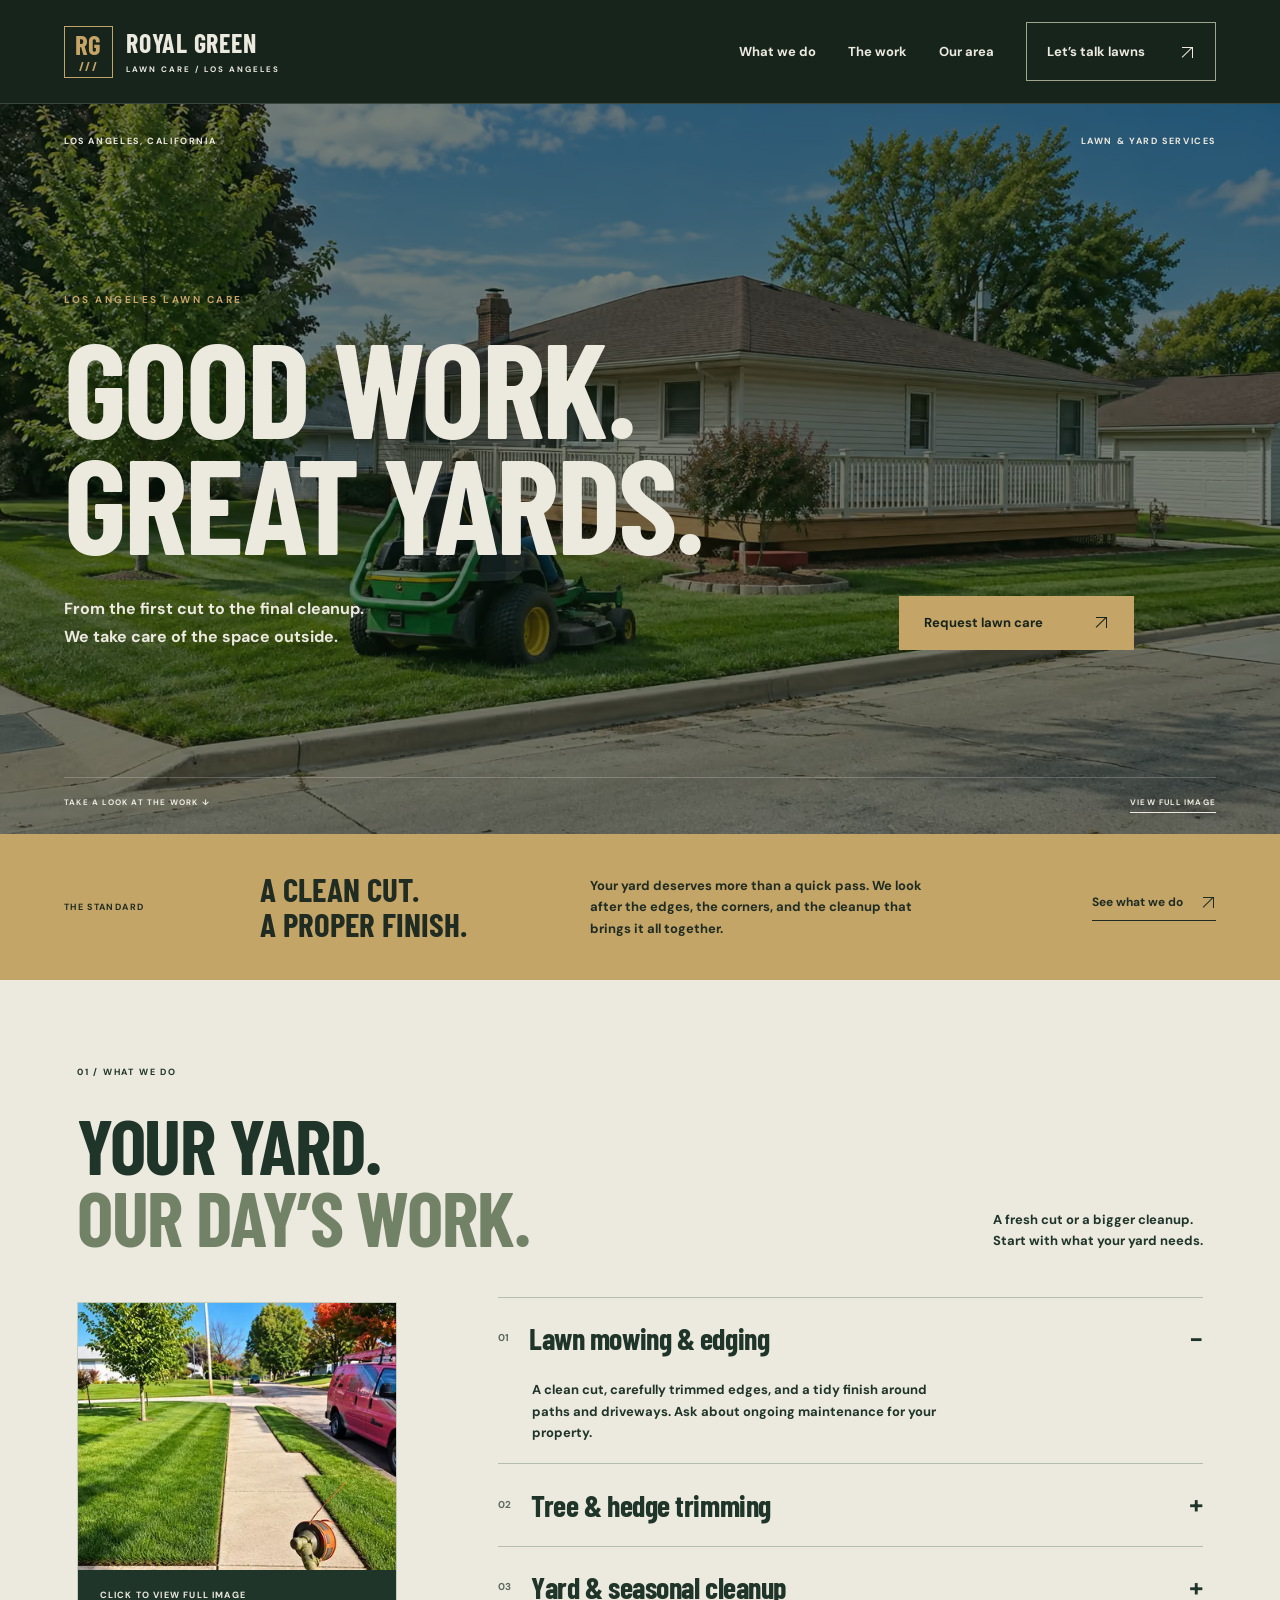
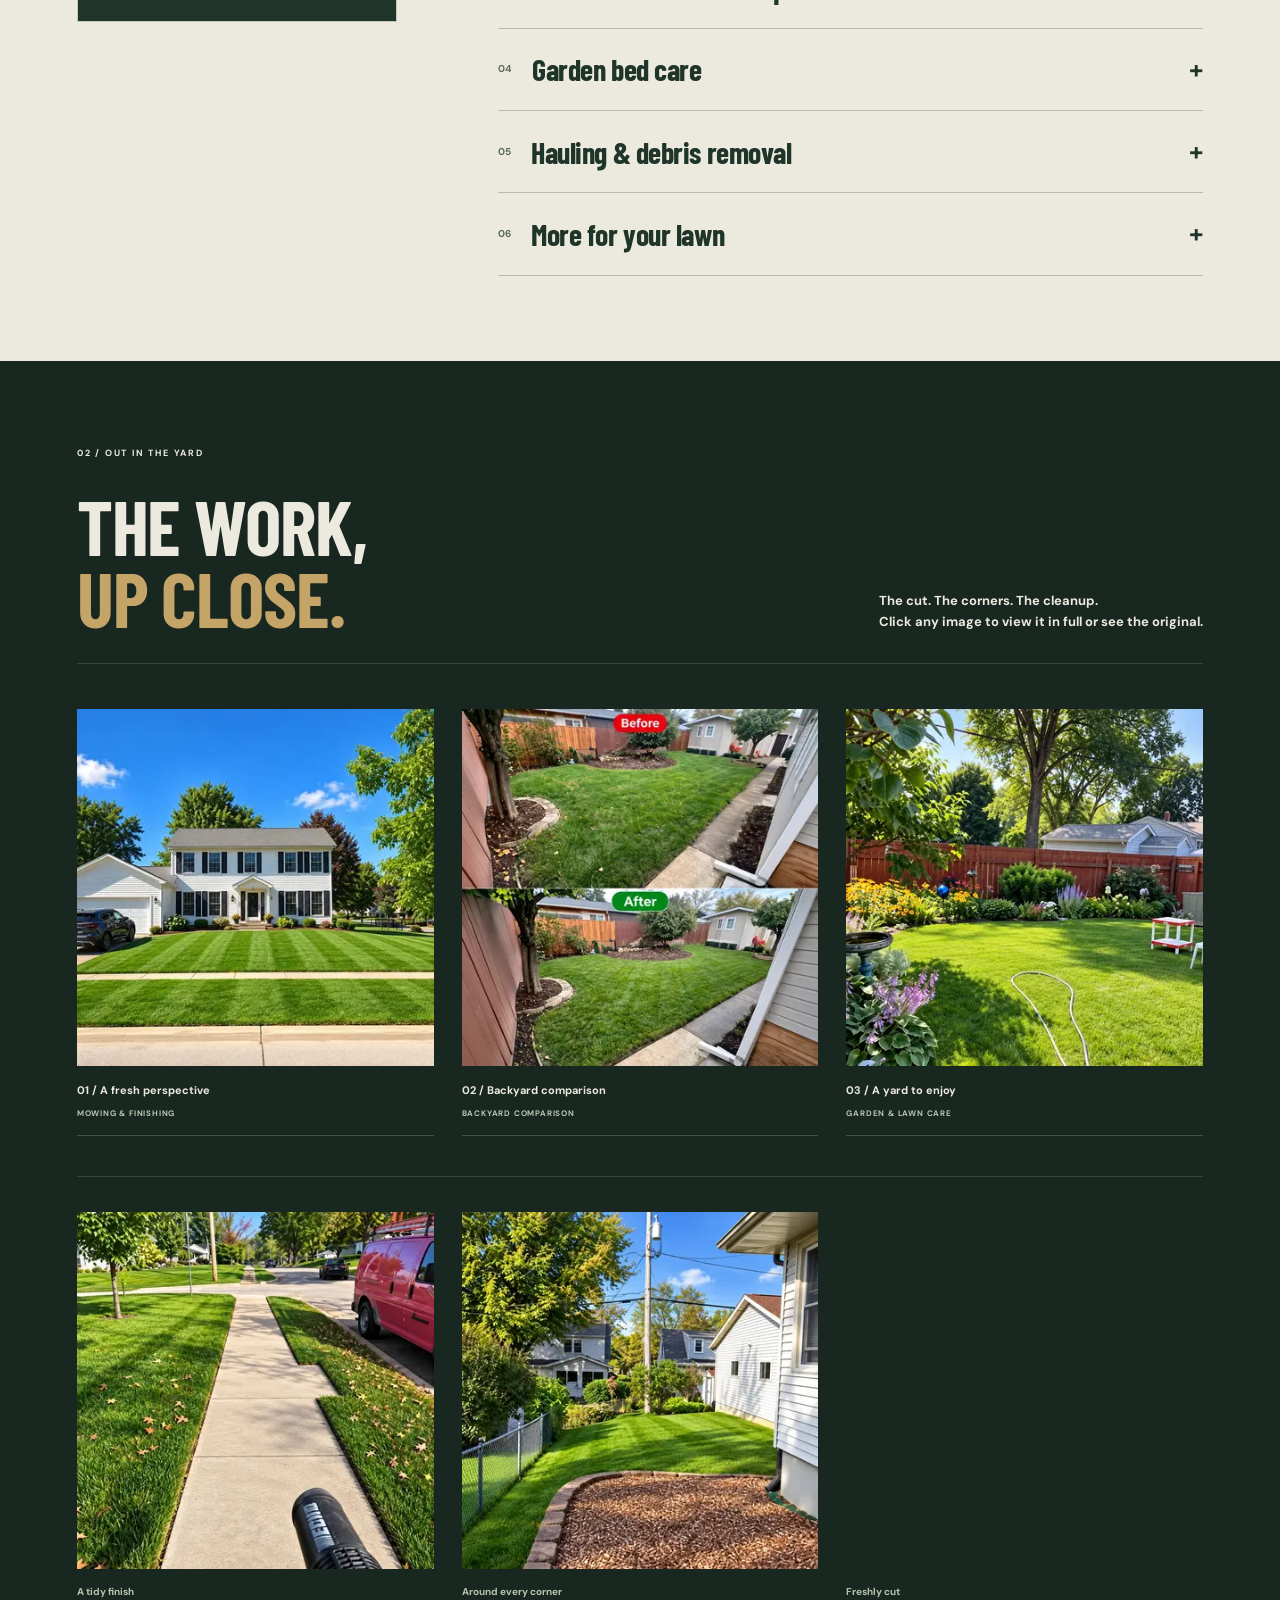
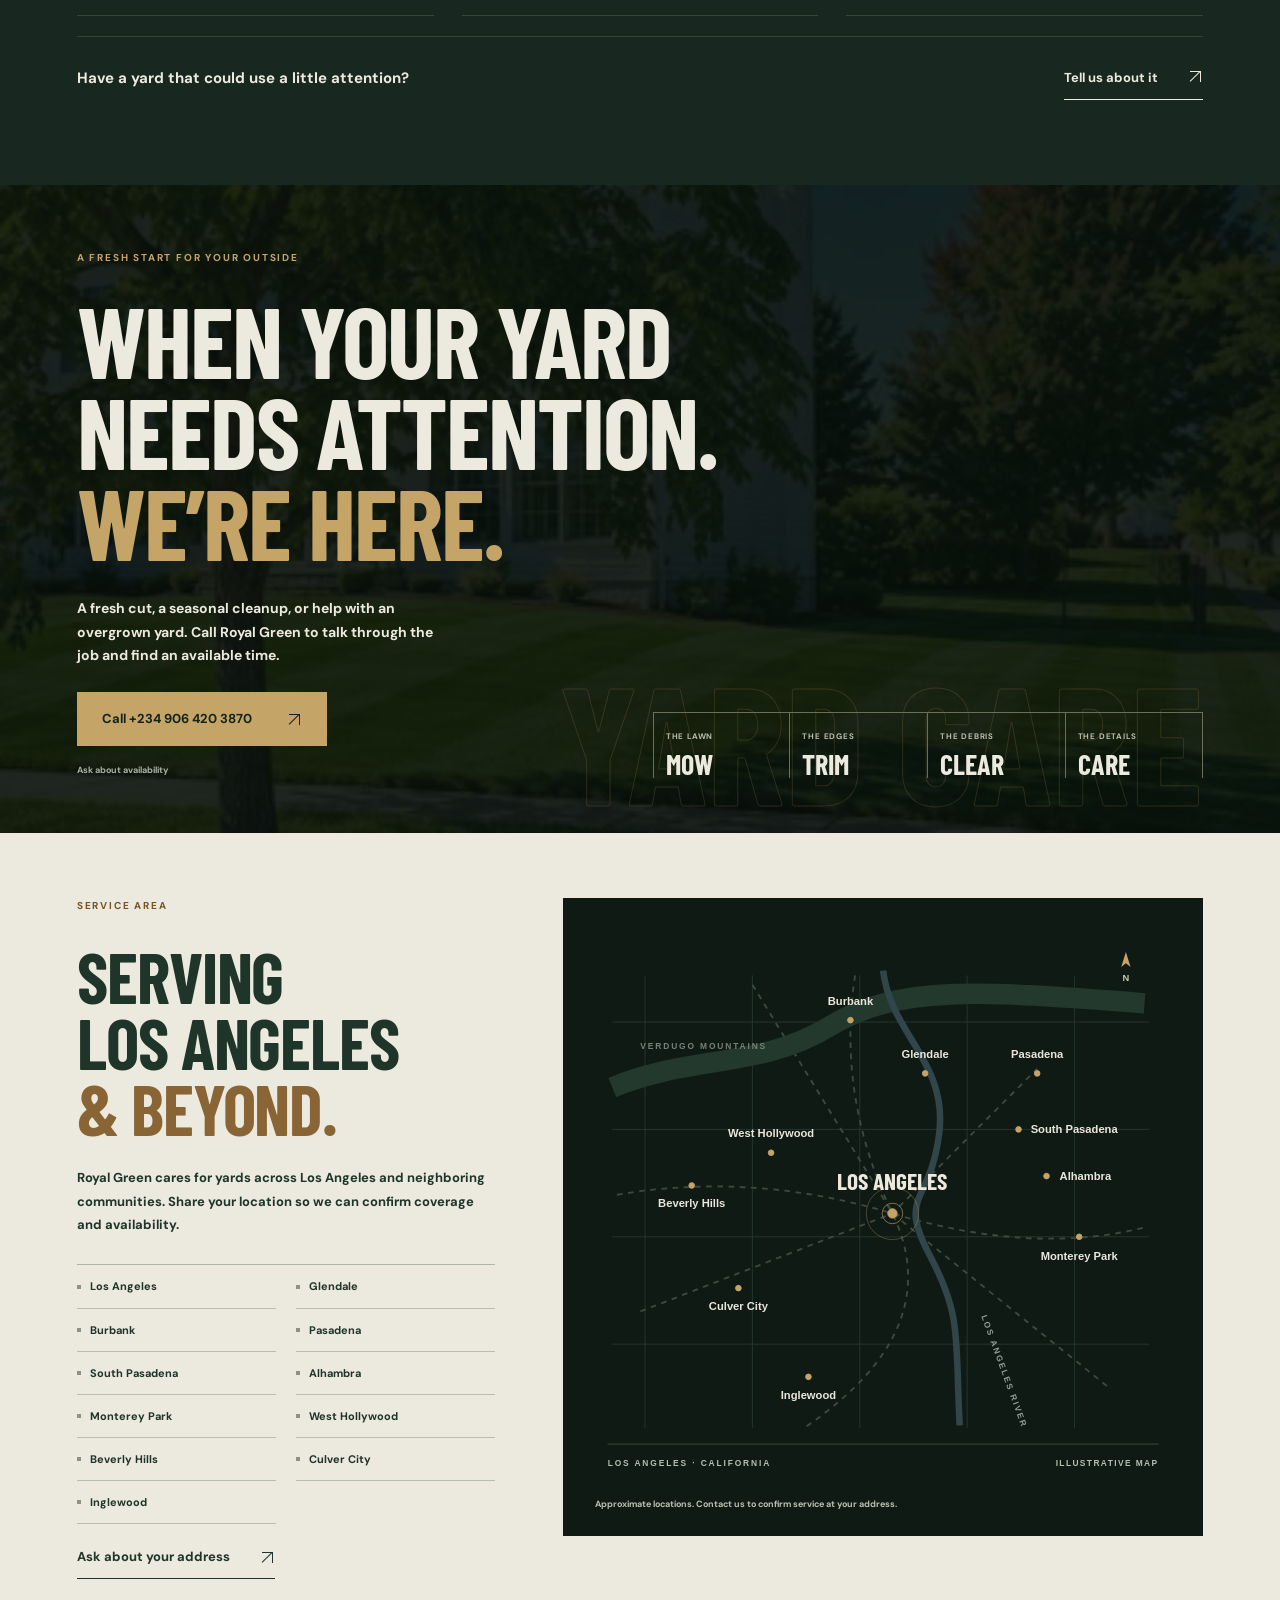
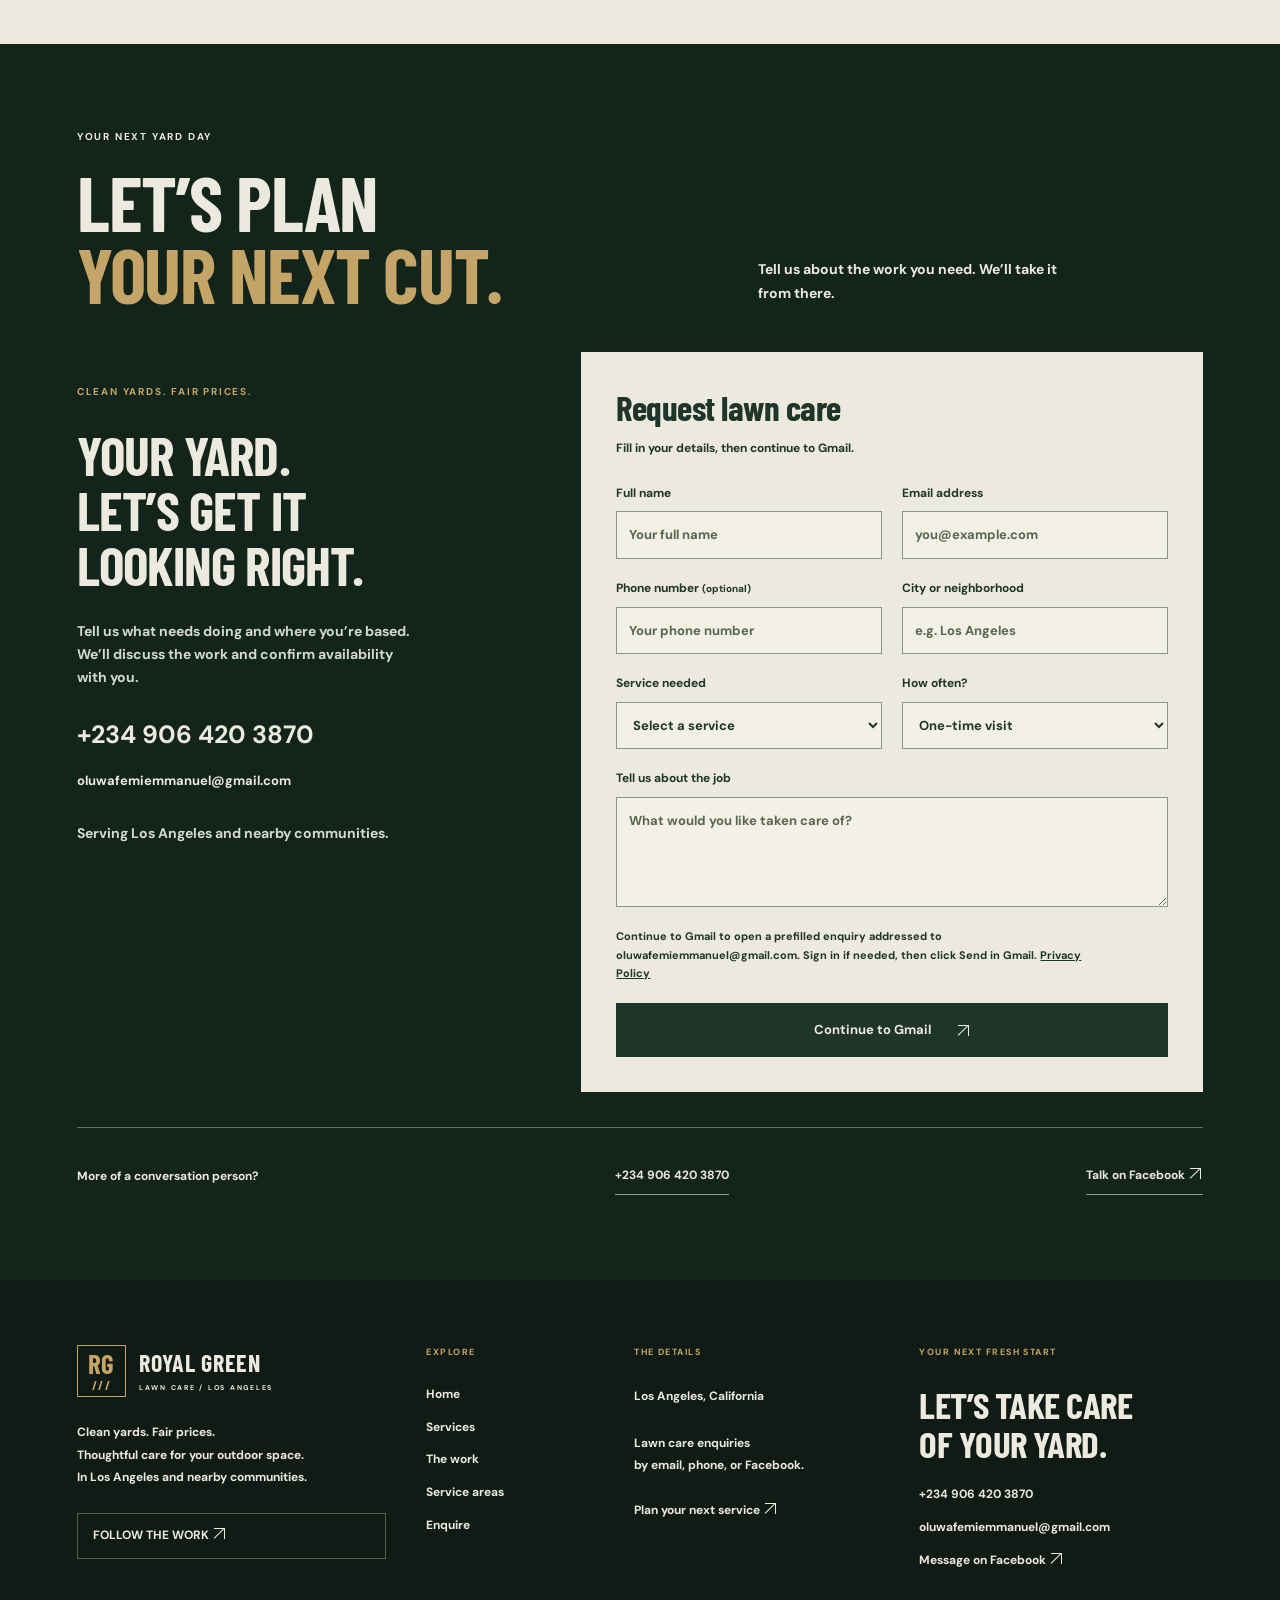
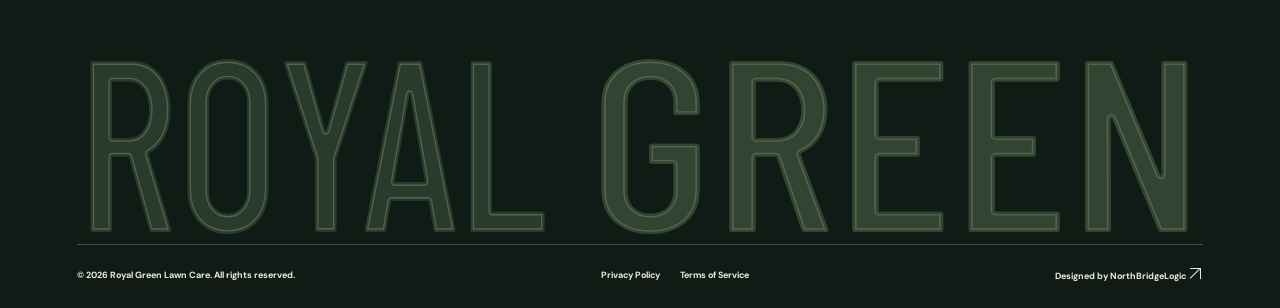
==== commit 065fb3eb: "Open lawn enquiries in Gmail and simplify image captions" ====
--- a/index.html
+++ b/index.html
@@ -8,9 +8,9 @@
 <div class="hero-photo photo-slot has-image"><picture><source type="image/avif" srcset="assets/responsive/hero-mowing-400.avif 400w, assets/responsive/hero-mowing-800.avif 800w, assets/responsive/hero-mowing-1280.avif 1280w" sizes="100vw"><img src="assets/responsive/hero-mowing-1280.webp" alt="AI-enhanced reconstruction of a mower operator working on a residential lawn" width="1536" height="1024" fetchpriority="high" srcset="assets/responsive/hero-mowing-400.webp 400w, assets/responsive/hero-mowing-800.webp 800w, assets/responsive/hero-mowing-1280.webp 1280w" sizes="100vw" decoding="async"></picture></div>
 <div class="hero-location"><span>LOS ANGELES, CALIFORNIA</span><span>LAWN & YARD SERVICES</span></div>
 <div class="hero-content"><p class="eyebrow">LOS ANGELES LAWN CARE</p><h1>GOOD WORK.<br><em>GREAT YARDS.</em></h1><div class="hero-description"><p>From the first cut to the final cleanup.<br>We take care of the space outside.</p><a class="button" href="#contact">Request lawn care <span class="outbound-arrow" aria-hidden="true"></span></a></div></div>
-<div class="hero-bottom"><a href="#work">TAKE A LOOK AT THE WORK ↓</a><span><a href="assets/enhanced/hero-mowing.webp" data-photo="hero-mowing" class="hero-image-link">VIEW IMAGE · AI-ENHANCED</a></span></div></section>
+<div class="hero-bottom"><a href="#work">TAKE A LOOK AT THE WORK ↓</a><span><a href="assets/enhanced/hero-mowing.webp" data-photo="hero-mowing" class="hero-image-link">VIEW FULL IMAGE</a></span></div></section>
 <section class="care-note"><span class="care-label">THE STANDARD</span><p>A clean cut.<br><strong>A proper finish.</strong></p><div>Your yard deserves more than a quick pass. We look after the edges, the corners, and the cleanup that brings it all together.</div><a href="#services">See what we do <span class="outbound-arrow" aria-hidden="true"></span></a></section>
-<section id="services" class="services section"><div class="section-heading"><div><p class="eyebrow">01 / WHAT WE DO</p><h2>YOUR YARD.<br><em>OUR DAY’S WORK.</em></h2></div><p>A fresh cut or a bigger cleanup.<br>Start with what your yard needs.</p></div><div class="service-layout"><div class="service-photo photo-slot has-image"><a class="image-open" href="assets/enhanced/service-edging.webp" data-photo="service-edging" aria-label="Open full image"><img src="assets/responsive/service-edging-800.webp" alt="String trimmer edging grass along a residential sidewalk" width="1254" height="1254" loading="lazy" srcset="assets/responsive/service-edging-400.webp 400w, assets/responsive/service-edging-600.webp 600w, assets/responsive/service-edging-800.webp 800w" sizes="(max-width: 480px) 290px, (max-width: 1000px) 30vw, 400px" decoding="async"></a><span class="image-caption">AI-ENHANCED · CLICK TO VIEW</span></div><div class="service-list">
+<section id="services" class="services section"><div class="section-heading"><div><p class="eyebrow">01 / WHAT WE DO</p><h2>YOUR YARD.<br><em>OUR DAY’S WORK.</em></h2></div><p>A fresh cut or a bigger cleanup.<br>Start with what your yard needs.</p></div><div class="service-layout"><div class="service-photo photo-slot has-image"><a class="image-open" href="assets/enhanced/service-edging.webp" data-photo="service-edging" aria-label="Open full image"><img src="assets/responsive/service-edging-800.webp" alt="String trimmer edging grass along a residential sidewalk" width="1254" height="1254" loading="lazy" srcset="assets/responsive/service-edging-400.webp 400w, assets/responsive/service-edging-600.webp 600w, assets/responsive/service-edging-800.webp 800w" sizes="(max-width: 480px) 290px, (max-width: 1000px) 30vw, 400px" decoding="async"></a><span class="image-caption">CLICK TO VIEW FULL IMAGE</span></div><div class="service-list">
 <details open><summary><span class="index">01</span><h3>Lawn mowing & edging</h3><span class="plus">+</span></summary><p>A clean cut, carefully trimmed edges, and a tidy finish around paths and driveways. Ask about ongoing maintenance for your property.</p></details>
 <details><summary><span class="index">02</span><h3>Tree & hedge trimming</h3><span class="plus">+</span></summary><p>Bring overgrown greenery back into shape. Send photos of your trees and hedges so we can discuss access and the work involved.</p></details>
 <details><summary><span class="index">03</span><h3>Yard & seasonal cleanup</h3><span class="plus">+</span></summary><p>Leaf clearing, untidy corners, and overgrown yards. Get your outdoor space ready for the season ahead.</p></details>
@@ -18,8 +18,8 @@
 <details><summary><span class="index">05</span><h3>Hauling & debris removal</h3><span class="plus">+</span></summary><p>Have branches or yard debris to clear? Message us with the material and approximate amount to confirm collection options.</p></details>
 <details><summary><span class="index">06</span><h3>More for your lawn</h3><span class="plus">+</span></summary><p>Looking for aeration, overseeding, fertilization, sod, or irrigation care? Tell us what you need so we can confirm availability and scope before booking.</p></details>
 </div></div></section>
-<section id="work" class="work section"><div class="section-heading"><div><p class="eyebrow">02 / OUT IN THE YARD</p><h2>THE WORK,<br><em>UP CLOSE.</em></h2></div><p>The cut. The corners. The cleanup.<br>AI-enhanced illustrations based on supplied photos.<br>Click any image to view it in full or see the original.</p></div><div class="work-grid"><figure class="wide"><div class="photo-slot project-image has-image"><a class="image-open" href="assets/enhanced/striped-lawn.webp" data-photo="striped-lawn" aria-label="Open full image"><img src="assets/responsive/striped-lawn-800.webp" alt="Fresh mowing stripes across the lawn of a white two-story house" width="1254" height="1254" loading="lazy" srcset="assets/responsive/striped-lawn-400.webp 400w, assets/responsive/striped-lawn-600.webp 600w, assets/responsive/striped-lawn-800.webp 800w" sizes="(max-width: 480px) 290px, (max-width: 1000px) 30vw, 400px" decoding="async"></a></div><figcaption><span>01 / A fresh perspective</span><span>MOWING & FINISHING</span></figcaption></figure><figure><div class="photo-slot project-image has-image"><a class="image-open" href="assets/enhanced/yard-cleanup.webp" data-photo="yard-cleanup" aria-label="Open full image"><img src="assets/responsive/yard-cleanup-800.webp" alt="AI-enhanced reconstruction of a supplied backyard before-and-after comparison" width="1254" height="1254" loading="lazy" srcset="assets/responsive/yard-cleanup-400.webp 400w, assets/responsive/yard-cleanup-600.webp 600w, assets/responsive/yard-cleanup-800.webp 800w" sizes="(max-width: 480px) 290px, (max-width: 1000px) 30vw, 400px" decoding="async"></a></div><figcaption><span>02 / Backyard comparison</span><span>AI-ENHANCED COMPARISON</span></figcaption></figure><figure><div class="photo-slot project-image has-image"><a class="image-open" href="assets/enhanced/garden-yard.webp" data-photo="garden-yard" aria-label="Open full image"><img src="assets/responsive/garden-yard-800.webp" alt="Maintained backyard lawn bordered by flower beds" width="1254" height="1254" loading="lazy" srcset="assets/responsive/garden-yard-400.webp 400w, assets/responsive/garden-yard-600.webp 600w, assets/responsive/garden-yard-800.webp 800w" sizes="(max-width: 480px) 290px, (max-width: 1000px) 30vw, 400px" decoding="async"></a></div><figcaption><span>03 / A yard to enjoy</span><span>GARDEN & LAWN CARE</span></figcaption></figure></div><div class="detail-gallery" aria-label="More lawn care photographs"><figure><a class="image-open" href="assets/enhanced/path-finishing.webp" data-photo="path-finishing" aria-label="Open full image"><img src="assets/responsive/path-finishing-800.webp" alt="Leaf blower clearing clippings from a sidewalk" width="1254" height="1254" loading="lazy" srcset="assets/responsive/path-finishing-400.webp 400w, assets/responsive/path-finishing-600.webp 600w, assets/responsive/path-finishing-800.webp 800w" sizes="(max-width: 480px) 290px, (max-width: 1000px) 30vw, 400px" decoding="async"></a><figcaption>A tidy finish</figcaption></figure><figure><a class="image-open" href="assets/enhanced/side-yard.webp" data-photo="side-yard" aria-label="Open full image"><img src="assets/responsive/side-yard-800.webp" alt="Mown side lawn beside a curved garden bed" width="1254" height="1254" loading="lazy" srcset="assets/responsive/side-yard-400.webp 400w, assets/responsive/side-yard-600.webp 600w, assets/responsive/side-yard-800.webp 800w" sizes="(max-width: 480px) 290px, (max-width: 1000px) 30vw, 400px" decoding="async"></a><figcaption>Around every corner</figcaption></figure><figure><a class="image-open" href="assets/enhanced/lawn-detail.webp" data-photo="lawn-detail" aria-label="Open full image"><img src="assets/responsive/lawn-detail-800.webp" alt="Striped lawn framed by trees" width="1254" height="1254" loading="lazy" srcset="assets/responsive/lawn-detail-400.webp 400w, assets/responsive/lawn-detail-600.webp 600w, assets/responsive/lawn-detail-800.webp 800w" sizes="(max-width: 480px) 290px, (max-width: 1000px) 30vw, 400px" decoding="async"></a><figcaption>Freshly cut</figcaption></figure></div><div class="work-foot"><p>Have a yard that could use a little attention?</p><a class="text-link" href="#contact">Tell us about it <span><span class="outbound-arrow" aria-hidden="true"></span></span></a></div></section>
-<section class="callout section" aria-labelledby="callout-title"><img class="callout-background" src="assets/responsive/lawn-detail-800.webp" srcset="assets/responsive/lawn-detail-400.webp 400w, assets/responsive/lawn-detail-600.webp 600w, assets/responsive/lawn-detail-800.webp 800w" sizes="100vw" width="800" height="800" alt="" loading="lazy" decoding="async" fetchpriority="low"><div class="callout-content"><p class="eyebrow">A FRESH START FOR YOUR OUTSIDE</p><h2 id="callout-title">WHEN YOUR YARD<br>NEEDS ATTENTION.<br><em>WE’RE HERE.</em></h2><p class="callout-copy">A fresh cut, a seasonal cleanup, or help with an overgrown yard. Call Royal Green to talk through the job and find an available time.</p><a class="button" href="tel:+2349064203870">Call +234 906 420 3870 <span class="outbound-arrow" aria-hidden="true"></span></a><p class="callout-note">Ask about availability · AI-enhanced background image</p></div><div class="callout-bottom"><span class="callout-outline" aria-hidden="true">YARD CARE</span><ul aria-label="Our work"><li><span>THE LAWN</span>MOW</li><li><span>THE EDGES</span>TRIM</li><li><span>THE DEBRIS</span>CLEAR</li><li><span>THE DETAILS</span>CARE</li></ul></div></section>
+<section id="work" class="work section"><div class="section-heading"><div><p class="eyebrow">02 / OUT IN THE YARD</p><h2>THE WORK,<br><em>UP CLOSE.</em></h2></div><p>The cut. The corners. The cleanup.<br>Click any image to view it in full or see the original.</p></div><div class="work-grid"><figure class="wide"><div class="photo-slot project-image has-image"><a class="image-open" href="assets/enhanced/striped-lawn.webp" data-photo="striped-lawn" aria-label="Open full image"><img src="assets/responsive/striped-lawn-800.webp" alt="Fresh mowing stripes across the lawn of a white two-story house" width="1254" height="1254" loading="lazy" srcset="assets/responsive/striped-lawn-400.webp 400w, assets/responsive/striped-lawn-600.webp 600w, assets/responsive/striped-lawn-800.webp 800w" sizes="(max-width: 480px) 290px, (max-width: 1000px) 30vw, 400px" decoding="async"></a></div><figcaption><span>01 / A fresh perspective</span><span>MOWING & FINISHING</span></figcaption></figure><figure><div class="photo-slot project-image has-image"><a class="image-open" href="assets/enhanced/yard-cleanup.webp" data-photo="yard-cleanup" aria-label="Open full image"><img src="assets/responsive/yard-cleanup-800.webp" alt="Illustrated backyard comparison" width="1254" height="1254" loading="lazy" srcset="assets/responsive/yard-cleanup-400.webp 400w, assets/responsive/yard-cleanup-600.webp 600w, assets/responsive/yard-cleanup-800.webp 800w" sizes="(max-width: 480px) 290px, (max-width: 1000px) 30vw, 400px" decoding="async"></a></div><figcaption><span>02 / Backyard comparison</span><span>BACKYARD COMPARISON</span></figcaption></figure><figure><div class="photo-slot project-image has-image"><a class="image-open" href="assets/enhanced/garden-yard.webp" data-photo="garden-yard" aria-label="Open full image"><img src="assets/responsive/garden-yard-800.webp" alt="Maintained backyard lawn bordered by flower beds" width="1254" height="1254" loading="lazy" srcset="assets/responsive/garden-yard-400.webp 400w, assets/responsive/garden-yard-600.webp 600w, assets/responsive/garden-yard-800.webp 800w" sizes="(max-width: 480px) 290px, (max-width: 1000px) 30vw, 400px" decoding="async"></a></div><figcaption><span>03 / A yard to enjoy</span><span>GARDEN & LAWN CARE</span></figcaption></figure></div><div class="detail-gallery" aria-label="More lawn care photographs"><figure><a class="image-open" href="assets/enhanced/path-finishing.webp" data-photo="path-finishing" aria-label="Open full image"><img src="assets/responsive/path-finishing-800.webp" alt="Leaf blower clearing clippings from a sidewalk" width="1254" height="1254" loading="lazy" srcset="assets/responsive/path-finishing-400.webp 400w, assets/responsive/path-finishing-600.webp 600w, assets/responsive/path-finishing-800.webp 800w" sizes="(max-width: 480px) 290px, (max-width: 1000px) 30vw, 400px" decoding="async"></a><figcaption>A tidy finish</figcaption></figure><figure><a class="image-open" href="assets/enhanced/side-yard.webp" data-photo="side-yard" aria-label="Open full image"><img src="assets/responsive/side-yard-800.webp" alt="Mown side lawn beside a curved garden bed" width="1254" height="1254" loading="lazy" srcset="assets/responsive/side-yard-400.webp 400w, assets/responsive/side-yard-600.webp 600w, assets/responsive/side-yard-800.webp 800w" sizes="(max-width: 480px) 290px, (max-width: 1000px) 30vw, 400px" decoding="async"></a><figcaption>Around every corner</figcaption></figure><figure><a class="image-open" href="assets/enhanced/lawn-detail.webp" data-photo="lawn-detail" aria-label="Open full image"><img src="assets/responsive/lawn-detail-800.webp" alt="Striped lawn framed by trees" width="1254" height="1254" loading="lazy" srcset="assets/responsive/lawn-detail-400.webp 400w, assets/responsive/lawn-detail-600.webp 600w, assets/responsive/lawn-detail-800.webp 800w" sizes="(max-width: 480px) 290px, (max-width: 1000px) 30vw, 400px" decoding="async"></a><figcaption>Freshly cut</figcaption></figure></div><div class="work-foot"><p>Have a yard that could use a little attention?</p><a class="text-link" href="#contact">Tell us about it <span><span class="outbound-arrow" aria-hidden="true"></span></span></a></div></section>
+<section class="callout section" aria-labelledby="callout-title"><img class="callout-background" src="assets/responsive/lawn-detail-800.webp" srcset="assets/responsive/lawn-detail-400.webp 400w, assets/responsive/lawn-detail-600.webp 600w, assets/responsive/lawn-detail-800.webp 800w" sizes="100vw" width="800" height="800" alt="" loading="lazy" decoding="async" fetchpriority="low"><div class="callout-content"><p class="eyebrow">A FRESH START FOR YOUR OUTSIDE</p><h2 id="callout-title">WHEN YOUR YARD<br>NEEDS ATTENTION.<br><em>WE’RE HERE.</em></h2><p class="callout-copy">A fresh cut, a seasonal cleanup, or help with an overgrown yard. Call Royal Green to talk through the job and find an available time.</p><a class="button" href="tel:+2349064203870">Call +234 906 420 3870 <span class="outbound-arrow" aria-hidden="true"></span></a><p class="callout-note">Ask about availability</p></div><div class="callout-bottom"><span class="callout-outline" aria-hidden="true">YARD CARE</span><ul aria-label="Our work"><li><span>THE LAWN</span>MOW</li><li><span>THE EDGES</span>TRIM</li><li><span>THE DEBRIS</span>CLEAR</li><li><span>THE DETAILS</span>CARE</li></ul></div></section>
 <section id="areas" class="areas section map-section"><div class="area-copy"><p class="eyebrow">SERVICE AREA</p><h2>SERVING<br>LOS ANGELES<br><em>& BEYOND.</em></h2><p>Royal Green cares for yards across Los Angeles and neighboring communities. Share your location so we can confirm coverage and availability.</p><ul class="area-city-list"><li>Los Angeles</li><li>Glendale</li><li>Burbank</li><li>Pasadena</li><li>South Pasadena</li><li>Alhambra</li><li>Monterey Park</li><li>West Hollywood</li><li>Beverly Hills</li><li>Culver City</li><li>Inglewood</li></ul><a class="text-link" href="#contact">Ask about your address <span class="outbound-arrow" aria-hidden="true"></span></a></div><figure class="area-map"><svg viewBox="0 0 660 620" role="img" aria-labelledby="map-title map-description" xmlns="http://www.w3.org/2000/svg"><title id="map-title">Los Angeles and nearby service areas</title><desc id="map-description">Illustrative map showing Los Angeles, Burbank, Glendale, Pasadena, South Pasadena, Alhambra, Monterey Park, West Hollywood, Beverly Hills, Culver City, and Inglewood. Approximate locations, not a navigation map or exact service boundary.</desc><rect width="660" height="620" fill="#101a15"/>
 <g fill="none" stroke="#25372e" stroke-width="1"><path d="M75 70V555M190 70V555M305 70V555M420 70V555M535 70V555M40 120H615M40 235H615M40 350H615M40 465H615"/></g>
 <g fill="none" stroke="#3b4a3d" stroke-width="2" stroke-dasharray="6 6"><path d="M45 305Q190 280 340 325T610 340M300 70Q280 200 340 325T245 555M70 430L340 325 495 170M190 80L340 325 570 510"/></g>
@@ -33,8 +33,8 @@
 <g transform="translate(590 45)"><path d="M0 0L-5 16 0 12 5 16Z" fill="#c5a467"/><text y="31" text-anchor="middle" fill="#c6ccbd" font-family="Arial,sans-serif" font-size="10">N</text></g>
 <path d="M35 572H625" stroke="#3b4a3d"/><text x="35" y="596" fill="#b4bfae" font-family="Arial,sans-serif" font-size="9" letter-spacing="2">LOS ANGELES · CALIFORNIA</text><text x="625" y="596" text-anchor="end" fill="#b4bfae" font-family="Arial,sans-serif" font-size="9" letter-spacing="1.5">ILLUSTRATIVE MAP</text></svg><figcaption>Approximate locations. Contact us to confirm service at your address.</figcaption></figure></section>
 <section id="contact" class="enquiry section"><div class="enquiry-heading"><p class="eyebrow">YOUR NEXT YARD DAY</p><h2>LET’S PLAN<br><em>YOUR NEXT CUT.</em></h2><p>Tell us about the work you need. We’ll take it from there.</p></div>
-<div class="contact-form-layout"><div class="contact-intro"><p class="eyebrow">CLEAN YARDS. FAIR PRICES.</p><h3>YOUR YARD.<br>LET’S GET IT<br>LOOKING RIGHT.</h3><p>Tell us what needs doing and where you’re based. We’ll discuss the work and confirm availability with you.</p><a href="tel:+2349064203870">+234 906 420 3870</a><a class="contact-email" href="mailto:oluwafemiemmanuel@gmail.com">oluwafemiemmanuel@gmail.com</a><p class="contact-small">Serving Los Angeles and nearby communities.</p></div><form id="yard-form" class="standard-form"><h3>Request lawn care</h3><p class="form-intro">Fill in your details to prepare an enquiry.</p><div class="field-pair"><label for="customer">Full name<input id="customer" name="customer" autocomplete="name" required maxlength="100" placeholder="Your full name"></label><label for="email">Email address<input id="email" type="email" name="email" autocomplete="email" required maxlength="200" placeholder="you@example.com"></label></div><div class="field-pair"><label for="phone">Phone number <span>(optional)</span><input id="phone" type="tel" name="phone" autocomplete="tel" maxlength="40" placeholder="Your phone number"></label><label for="area">City or neighborhood<input id="area" name="area" autocomplete="address-level2" required maxlength="100" placeholder="e.g. Los Angeles"></label></div><div class="field-pair"><label for="service">Service needed<select id="service" name="service" required><option value="">Select a service</option><option>Mowing & edging</option><option>Tree & hedge trimming</option><option>Yard cleanup</option><option>Garden bed care</option><option>Hauling & debris removal</option><option>Multiple services</option><option>Other lawn care</option></select></label><label for="frequency">How often?<select id="frequency" name="frequency"><option>One-time visit</option><option>Regular care</option><option>Help me decide</option></select></label></div><label for="notes">Tell us about the job<textarea id="notes" name="notes" rows="4" maxlength="1500" placeholder="What would you like taken care of?"></textarea></label><p class="form-disclosure">We’ll prepare an email for you to review and send. Your details are not submitted automatically. <a href="privacy.html">Privacy Policy</a></p><button class="button" type="submit" disabled>Prepare my enquiry <span class="outbound-arrow" aria-hidden="true"></span></button><noscript><p>To enquire without JavaScript, email <a href="mailto:oluwafemiemmanuel@gmail.com">oluwafemiemmanuel@gmail.com</a>.</p></noscript></form></div>
-<section class="draft-panel" id="enquiry-draft" hidden aria-labelledby="draft-title" tabindex="-1"><p class="eyebrow">READY FOR YOUR REVIEW</p><h3 id="draft-title">Your enquiry is prepared.</h3><p>It has not been sent. Open your email app, review the message, and send it to Royal Green.</p><label for="draft-message">Your message</label><textarea id="draft-message" readonly rows="10"></textarea><div class="draft-actions"><a id="email-draft-link" class="button" href="mailto:oluwafemiemmanuel@gmail.com">Open in my email app</a><button class="text-button" type="button" id="copy-enquiry">Copy message</button></div><p id="copy-status" role="status"></p><p class="draft-help">No email app connected? Copy the message into your webmail and send it to <a href="mailto:oluwafemiemmanuel@gmail.com">oluwafemiemmanuel@gmail.com</a>.</p></section>
+<div class="contact-form-layout"><div class="contact-intro"><p class="eyebrow">CLEAN YARDS. FAIR PRICES.</p><h3>YOUR YARD.<br>LET’S GET IT<br>LOOKING RIGHT.</h3><p>Tell us what needs doing and where you’re based. We’ll discuss the work and confirm availability with you.</p><a href="tel:+2349064203870">+234 906 420 3870</a><a class="contact-email" href="mailto:oluwafemiemmanuel@gmail.com">oluwafemiemmanuel@gmail.com</a><p class="contact-small">Serving Los Angeles and nearby communities.</p></div><form id="yard-form" class="standard-form"><h3>Request lawn care</h3><p class="form-intro">Fill in your details, then continue to Gmail.</p><div class="field-pair"><label for="customer">Full name<input id="customer" name="customer" autocomplete="name" required maxlength="100" placeholder="Your full name"></label><label for="email">Email address<input id="email" type="email" name="email" autocomplete="email" required maxlength="200" placeholder="you@example.com"></label></div><div class="field-pair"><label for="phone">Phone number <span>(optional)</span><input id="phone" type="tel" name="phone" autocomplete="tel" maxlength="40" placeholder="Your phone number"></label><label for="area">City or neighborhood<input id="area" name="area" autocomplete="address-level2" required maxlength="100" placeholder="e.g. Los Angeles"></label></div><div class="field-pair"><label for="service">Service needed<select id="service" name="service" required><option value="">Select a service</option><option>Mowing & edging</option><option>Tree & hedge trimming</option><option>Yard cleanup</option><option>Garden bed care</option><option>Hauling & debris removal</option><option>Multiple services</option><option>Other lawn care</option></select></label><label for="frequency">How often?<select id="frequency" name="frequency"><option>One-time visit</option><option>Regular care</option><option>Help me decide</option></select></label></div><label for="notes">Tell us about the job<textarea id="notes" name="notes" rows="4" maxlength="1500" placeholder="What would you like taken care of?"></textarea></label><p class="form-disclosure">Continue to Gmail to open a prefilled enquiry addressed to oluwafemiemmanuel@gmail.com. Sign in if needed, then click Send in Gmail. <a href="privacy.html">Privacy Policy</a></p><button class="button" type="submit" disabled>Continue to Gmail <span class="outbound-arrow" aria-hidden="true"></span></button><noscript><p>To enquire without JavaScript, email <a href="mailto:oluwafemiemmanuel@gmail.com">oluwafemiemmanuel@gmail.com</a>.</p></noscript></form></div>
+<section class="draft-panel" id="enquiry-draft" hidden aria-labelledby="draft-title" tabindex="-1"><p class="eyebrow">READY FOR YOUR REVIEW</p><h3 id="draft-title">Your enquiry is prepared.</h3><p>Your message has not been sent yet. Review it in Gmail and click Send. If Gmail did not open, use the button below.</p><label for="draft-message">Your message</label><textarea id="draft-message" readonly rows="10"></textarea><div class="draft-actions"><a id="email-draft-link" class="button" target="_blank" rel="noopener noreferrer" href="https://mail.google.com/mail/?view=cm&amp;fs=1&amp;to=oluwafemiemmanuel%40gmail.com">Open Gmail</a><button class="text-button" type="button" id="copy-enquiry">Copy message</button></div><p id="copy-status" role="status"></p><p class="draft-help">Prefer another email service? Copy the message and send it to <a href="mailto:oluwafemiemmanuel@gmail.com">oluwafemiemmanuel@gmail.com</a>.</p></section>
 <div class="direct-contact"><p>More of a conversation person?</p><a href="tel:+2349064203870">+234 906 420 3870</a><a href="https://www.facebook.com/profile.php?id=61595432369144" target="_blank" rel="noopener noreferrer">Talk on Facebook <span class="outbound-arrow" aria-hidden="true"></span></a></div></section>
 </main>
-<footer class="footer reference-footer"><div class="footer-top"><div class="footer-about"><a class="brand" href="#home"><span class="brand-mark" aria-hidden="true">RG<span>///</span></span><span>ROYAL GREEN<small>LAWN CARE / LOS ANGELES</small></span></a><p>Clean yards. Fair prices.<br>Thoughtful care for your outdoor space.<br>In Los Angeles and nearby communities.</p><a class="footer-social" href="https://www.facebook.com/profile.php?id=61595432369144" target="_blank" rel="noopener noreferrer">FOLLOW THE WORK <span class="outbound-arrow" aria-hidden="true"></span></a></div><div><p class="eyebrow">EXPLORE</p><a href="#home">Home</a><a href="#services">Services</a><a href="#work">The work</a><a href="#areas">Service areas</a><a href="#contact">Enquire</a></div><div><p class="eyebrow">THE DETAILS</p><p>Los Angeles, California</p><p>Lawn care enquiries<br>by email, phone, or Facebook.</p><a href="#contact">Plan your next service <span class="outbound-arrow" aria-hidden="true"></span></a></div><div class="footer-contact"><p class="eyebrow">YOUR NEXT FRESH START</p><h3>LET’S TAKE CARE<br>OF YOUR YARD.</h3><a href="tel:+2349064203870">+234 906 420 3870</a><a class="footer-email" href="mailto:oluwafemiemmanuel@gmail.com">oluwafemiemmanuel@gmail.com</a><a href="https://www.facebook.com/profile.php?id=61595432369144" target="_blank" rel="noopener noreferrer">Message on Facebook <span class="outbound-arrow" aria-hidden="true"></span></a></div></div><div class="footer-wordmark custom-wordmark" aria-hidden="true"><svg viewBox="0 0 1200 215" xmlns="http://www.w3.org/2000/svg" focusable="false"><defs><text id="royal-letter-shape" x="0" y="195" textLength="500" lengthAdjust="spacingAndGlyphs">ROYAL</text><text id="green-letter-shape" x="545" y="195" textLength="655" lengthAdjust="spacingAndGlyphs">GREEN</text><clipPath id="wordmark-letter-boundary"><use href="#royal-letter-shape"/><use href="#green-letter-shape"/></clipPath></defs><g class="wordmark-lettering" font-family="Barlow Condensed,Arial Narrow,sans-serif" font-size="260" font-weight="500"><use href="#royal-letter-shape" fill="#293b2d"/><use href="#green-letter-shape" fill="#314532"/><g clip-path="url(#wordmark-letter-boundary)" fill="none" stroke-linejoin="round"><use href="#royal-letter-shape" stroke="#53664b" stroke-width="8"/><use href="#green-letter-shape" stroke="#53664b" stroke-width="8"/><use href="#royal-letter-shape" stroke="#293b2d" stroke-width="5"/><use href="#green-letter-shape" stroke="#314532" stroke-width="5"/></g></g></svg></div><div class="footer-bottom"><span>© <span id="year">2026</span> Royal Green Lawn Care. All rights reserved.</span><div><a href="privacy.html">Privacy Policy</a><a href="terms.html">Terms of Service</a></div><a href="https://northbridgelogic.com" target="_blank" rel="noopener noreferrer">Designed by <strong>NorthBridgeLogic</strong> <span class="outbound-arrow" aria-hidden="true"></span></a></div></footer><dialog id="image-viewer" aria-labelledby="viewer-title"><div class="viewer-toolbar"><h2 id="viewer-title">Image viewer</h2><button id="close-viewer" type="button" autofocus>Close ×</button></div><div class="viewer-stage"><img id="viewer-image" alt=""></div><div class="viewer-controls"><button id="previous-image" type="button" aria-label="Previous image">← Previous</button><span id="viewer-count"></span><button id="next-image" type="button" aria-label="Next image">Next →</button></div><p id="viewer-caption"></p><p id="viewer-note">AI-enhanced reconstruction. Fine details may differ from the original.</p><button id="toggle-original" type="button">View original photo</button></dialog></body></html>+<footer class="footer reference-footer"><div class="footer-top"><div class="footer-about"><a class="brand" href="#home"><span class="brand-mark" aria-hidden="true">RG<span>///</span></span><span>ROYAL GREEN<small>LAWN CARE / LOS ANGELES</small></span></a><p>Clean yards. Fair prices.<br>Thoughtful care for your outdoor space.<br>In Los Angeles and nearby communities.</p><a class="footer-social" href="https://www.facebook.com/profile.php?id=61595432369144" target="_blank" rel="noopener noreferrer">FOLLOW THE WORK <span class="outbound-arrow" aria-hidden="true"></span></a></div><div><p class="eyebrow">EXPLORE</p><a href="#home">Home</a><a href="#services">Services</a><a href="#work">The work</a><a href="#areas">Service areas</a><a href="#contact">Enquire</a></div><div><p class="eyebrow">THE DETAILS</p><p>Los Angeles, California</p><p>Lawn care enquiries<br>by email, phone, or Facebook.</p><a href="#contact">Plan your next service <span class="outbound-arrow" aria-hidden="true"></span></a></div><div class="footer-contact"><p class="eyebrow">YOUR NEXT FRESH START</p><h3>LET’S TAKE CARE<br>OF YOUR YARD.</h3><a href="tel:+2349064203870">+234 906 420 3870</a><a class="footer-email" href="mailto:oluwafemiemmanuel@gmail.com">oluwafemiemmanuel@gmail.com</a><a href="https://www.facebook.com/profile.php?id=61595432369144" target="_blank" rel="noopener noreferrer">Message on Facebook <span class="outbound-arrow" aria-hidden="true"></span></a></div></div><div class="footer-wordmark custom-wordmark" aria-hidden="true"><svg viewBox="0 0 1200 215" xmlns="http://www.w3.org/2000/svg" focusable="false"><defs><text id="royal-letter-shape" x="0" y="195" textLength="500" lengthAdjust="spacingAndGlyphs">ROYAL</text><text id="green-letter-shape" x="545" y="195" textLength="655" lengthAdjust="spacingAndGlyphs">GREEN</text><clipPath id="wordmark-letter-boundary"><use href="#royal-letter-shape"/><use href="#green-letter-shape"/></clipPath></defs><g class="wordmark-lettering" font-family="Barlow Condensed,Arial Narrow,sans-serif" font-size="260" font-weight="500"><use href="#royal-letter-shape" fill="#293b2d"/><use href="#green-letter-shape" fill="#314532"/><g clip-path="url(#wordmark-letter-boundary)" fill="none" stroke-linejoin="round"><use href="#royal-letter-shape" stroke="#53664b" stroke-width="8"/><use href="#green-letter-shape" stroke="#53664b" stroke-width="8"/><use href="#royal-letter-shape" stroke="#293b2d" stroke-width="5"/><use href="#green-letter-shape" stroke="#314532" stroke-width="5"/></g></g></svg></div><div class="footer-bottom"><span>© <span id="year">2026</span> Royal Green Lawn Care. All rights reserved.</span><div><a href="privacy.html">Privacy Policy</a><a href="terms.html">Terms of Service</a></div><a href="https://northbridgelogic.com" target="_blank" rel="noopener noreferrer">Designed by <strong>NorthBridgeLogic</strong> <span class="outbound-arrow" aria-hidden="true"></span></a></div></footer><dialog id="image-viewer" aria-labelledby="viewer-title"><div class="viewer-toolbar"><h2 id="viewer-title">Image viewer</h2><button id="close-viewer" type="button" autofocus>Close ×</button></div><div class="viewer-stage"><img id="viewer-image" alt=""></div><div class="viewer-controls"><button id="previous-image" type="button" aria-label="Previous image">← Previous</button><span id="viewer-count"></span><button id="next-image" type="button" aria-label="Next image">Next →</button></div><p id="viewer-caption"></p><p id="viewer-note"></p><button id="toggle-original" type="button">View original photo</button></dialog></body></html>
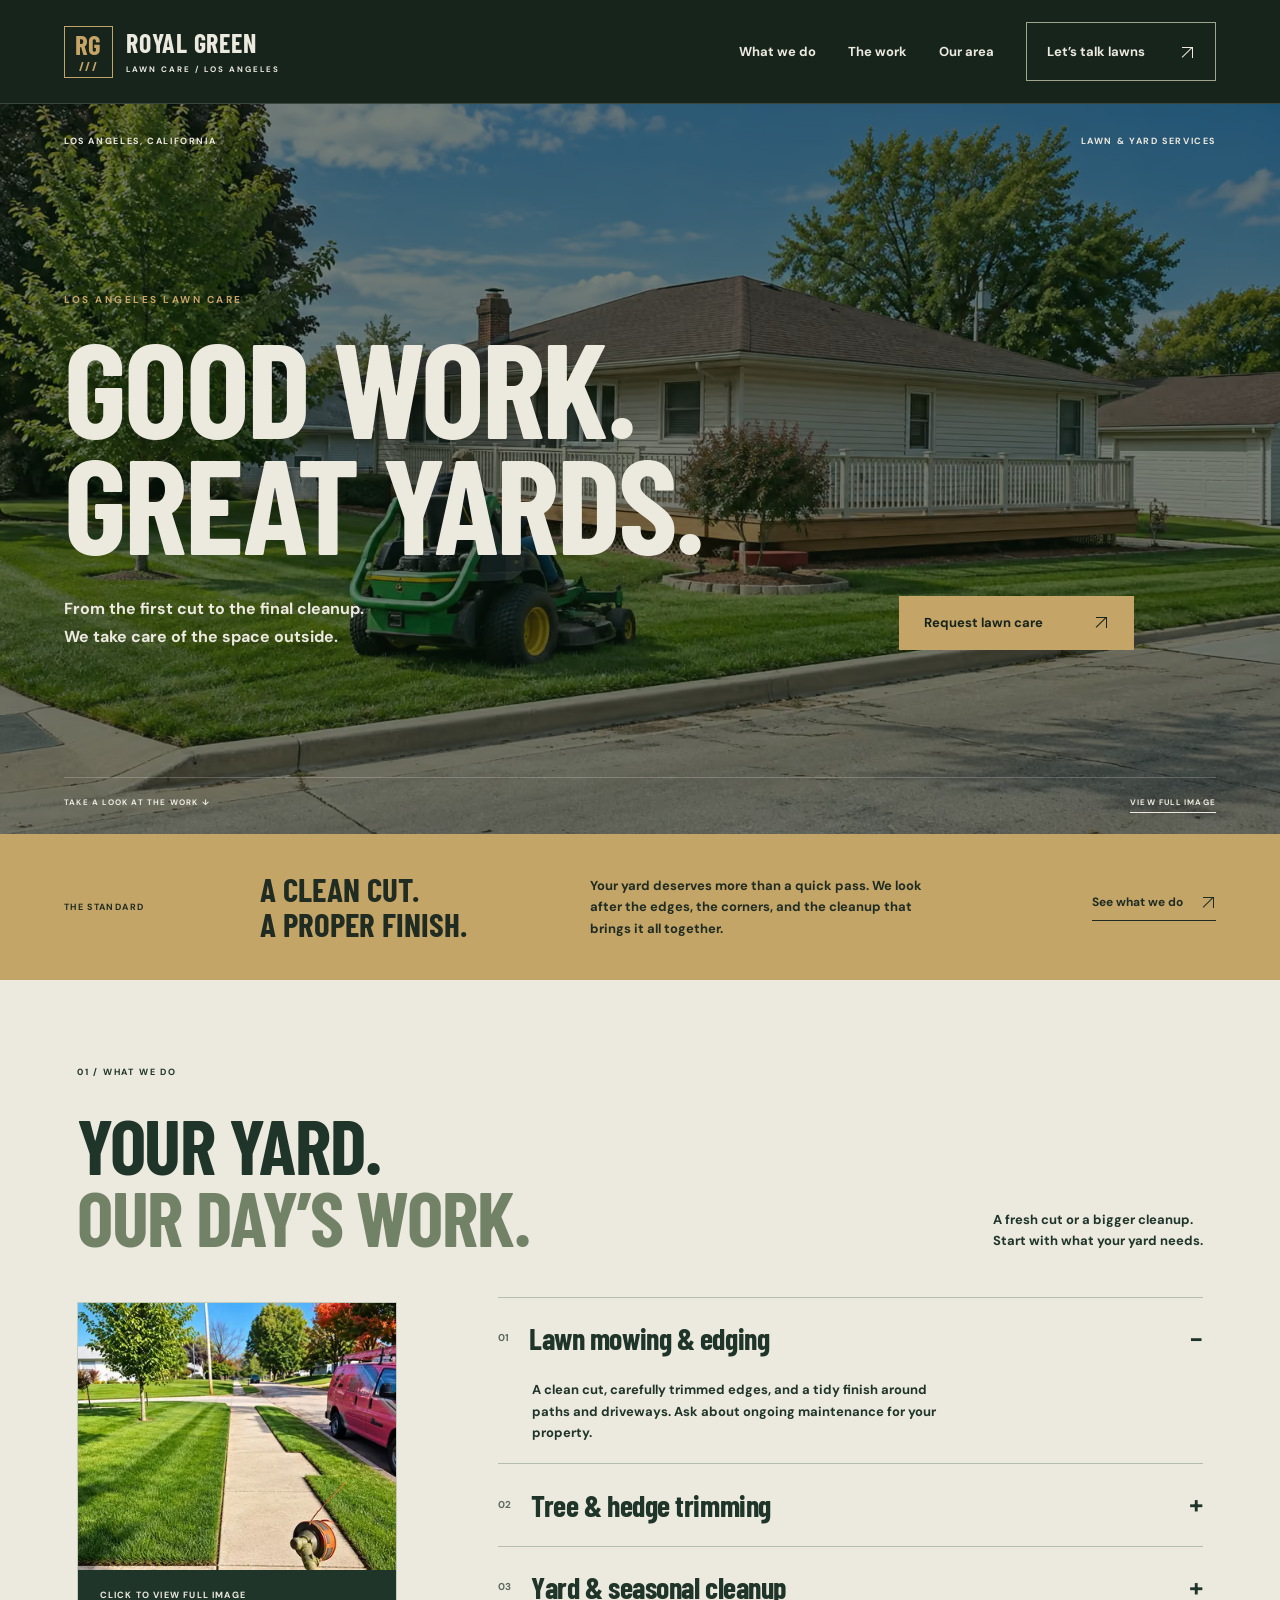
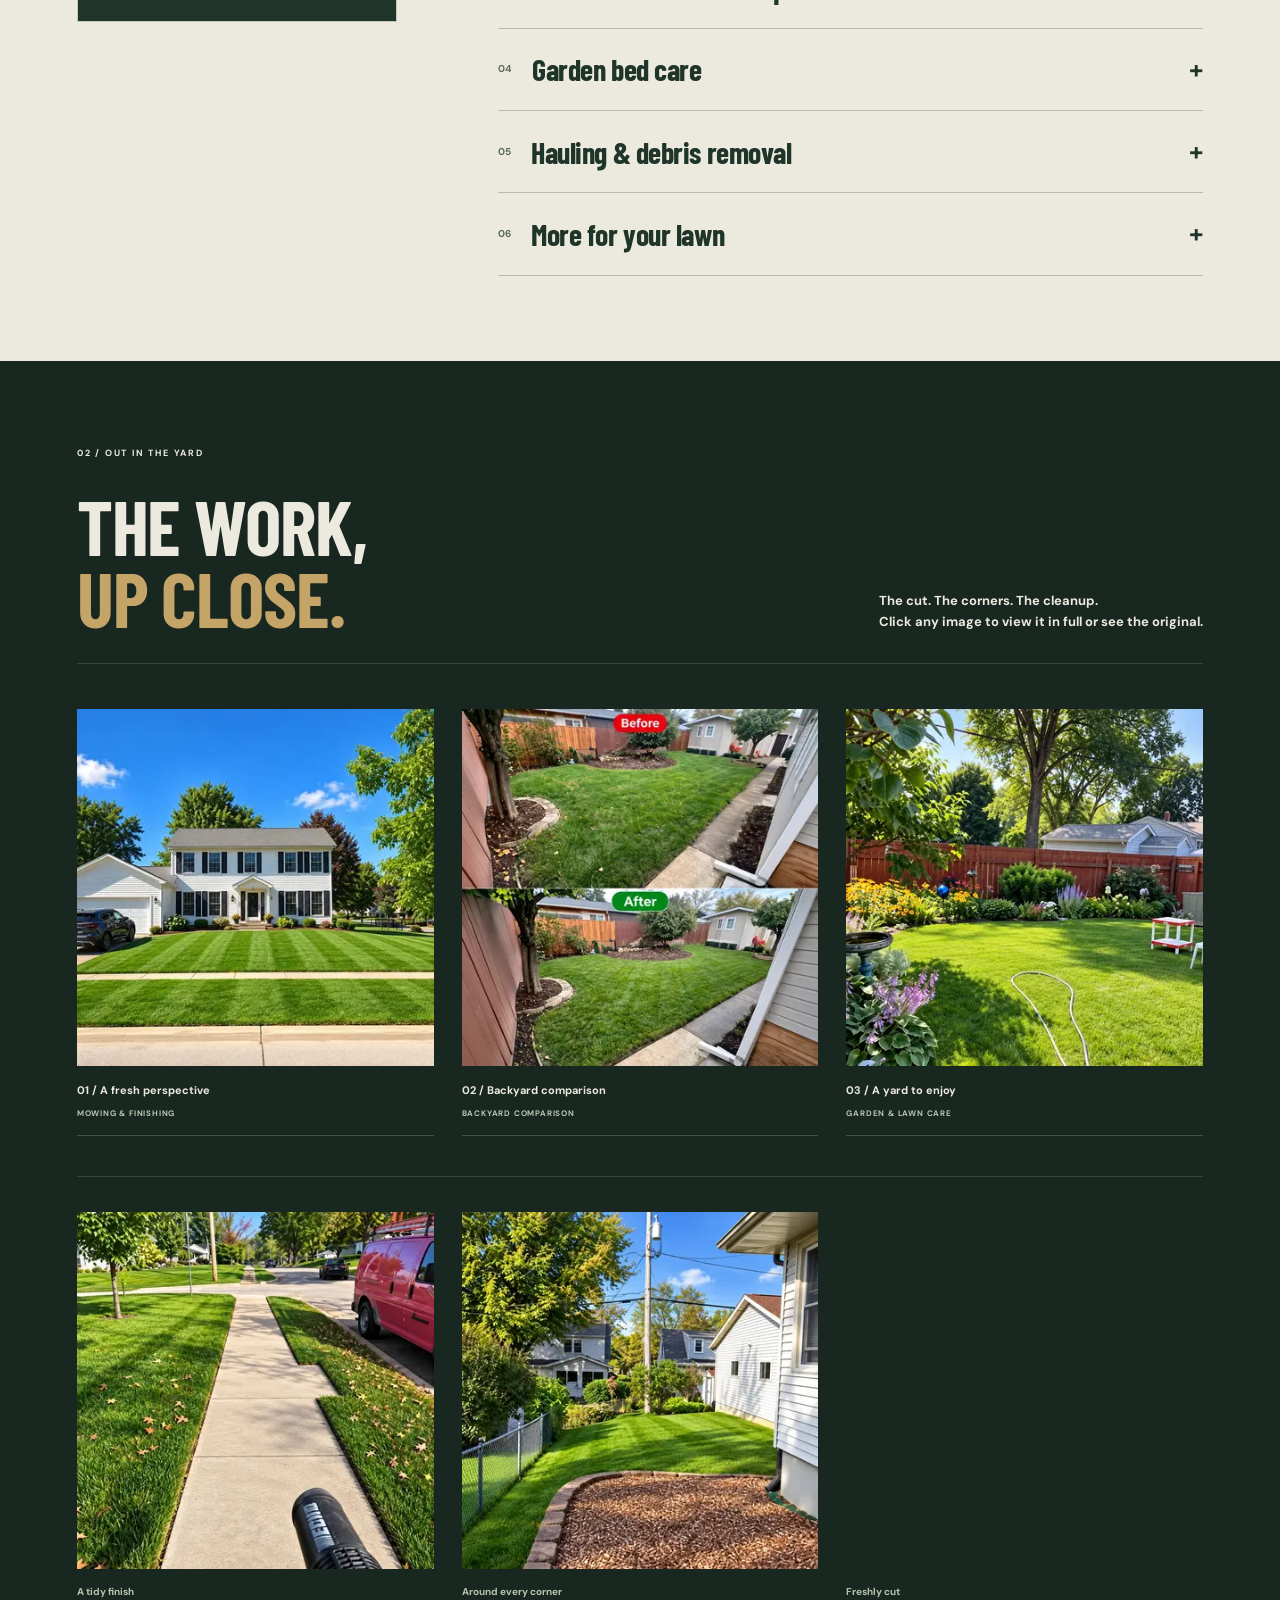
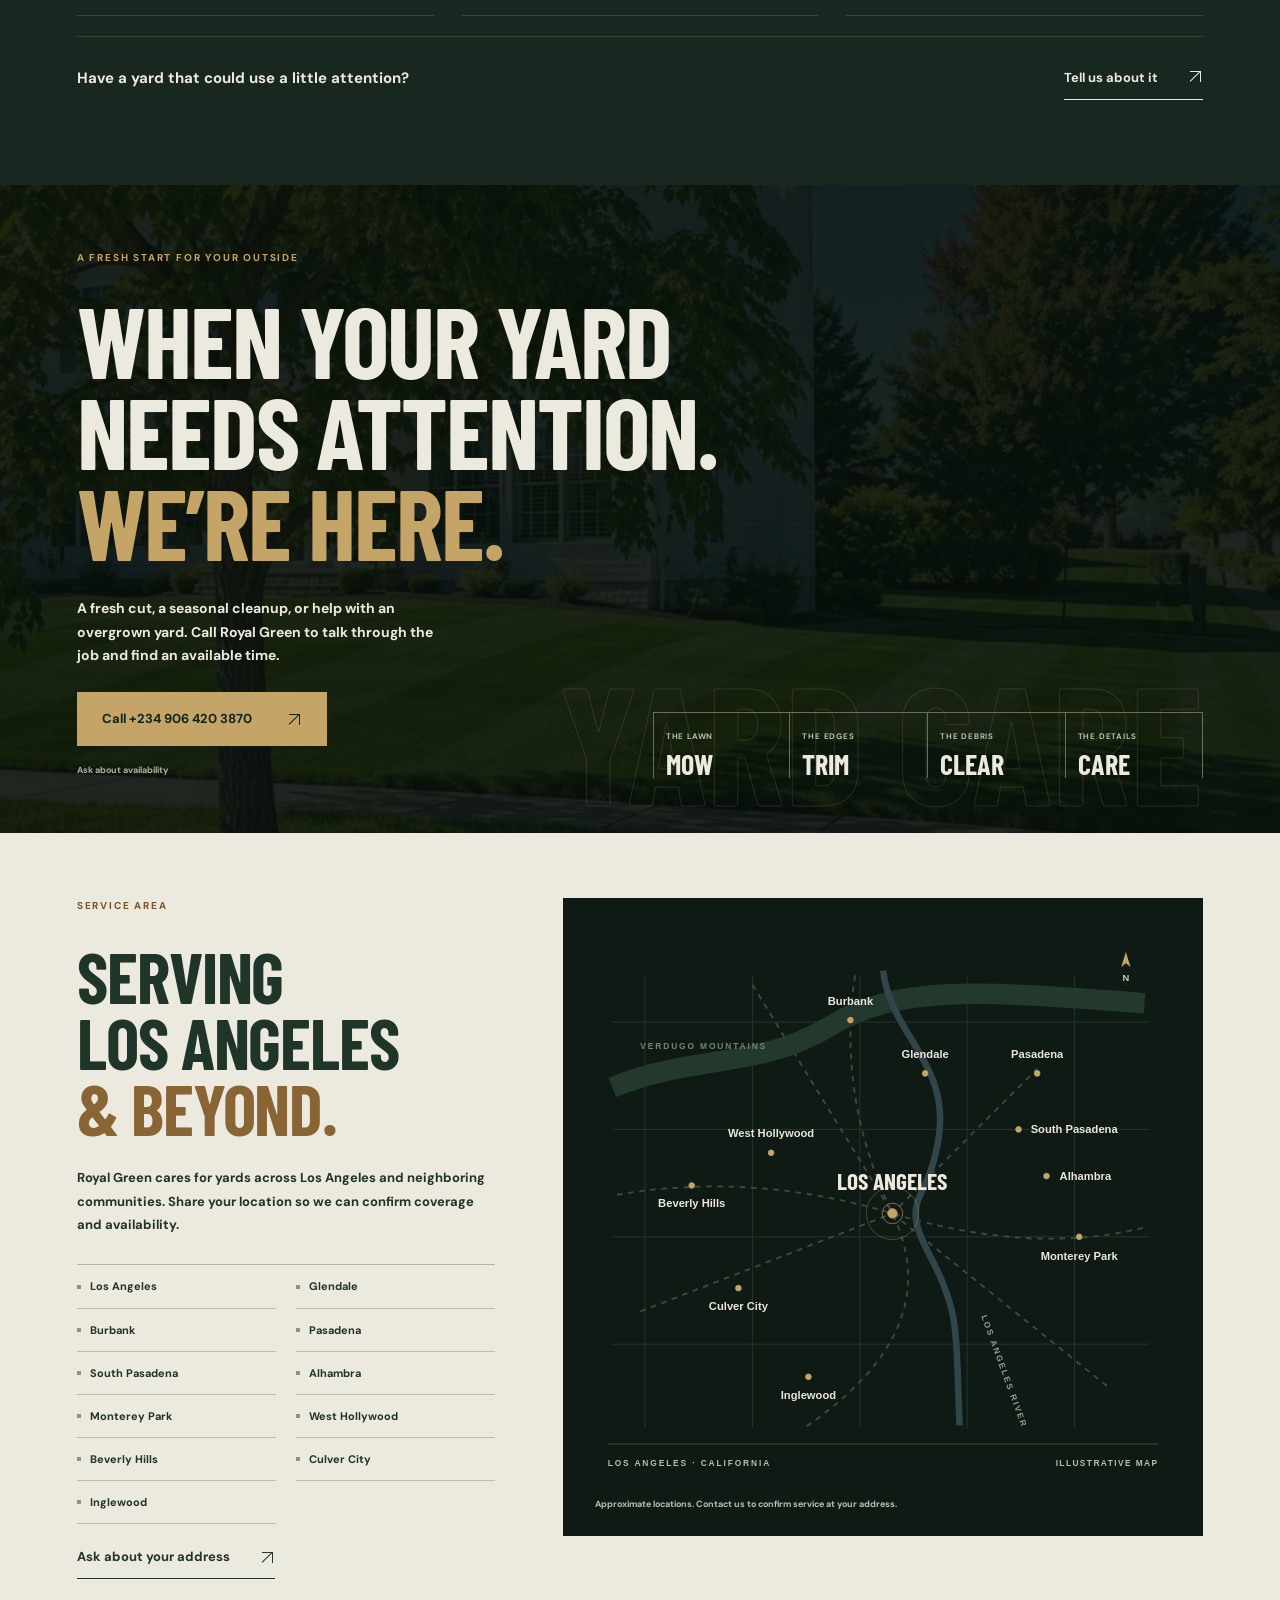
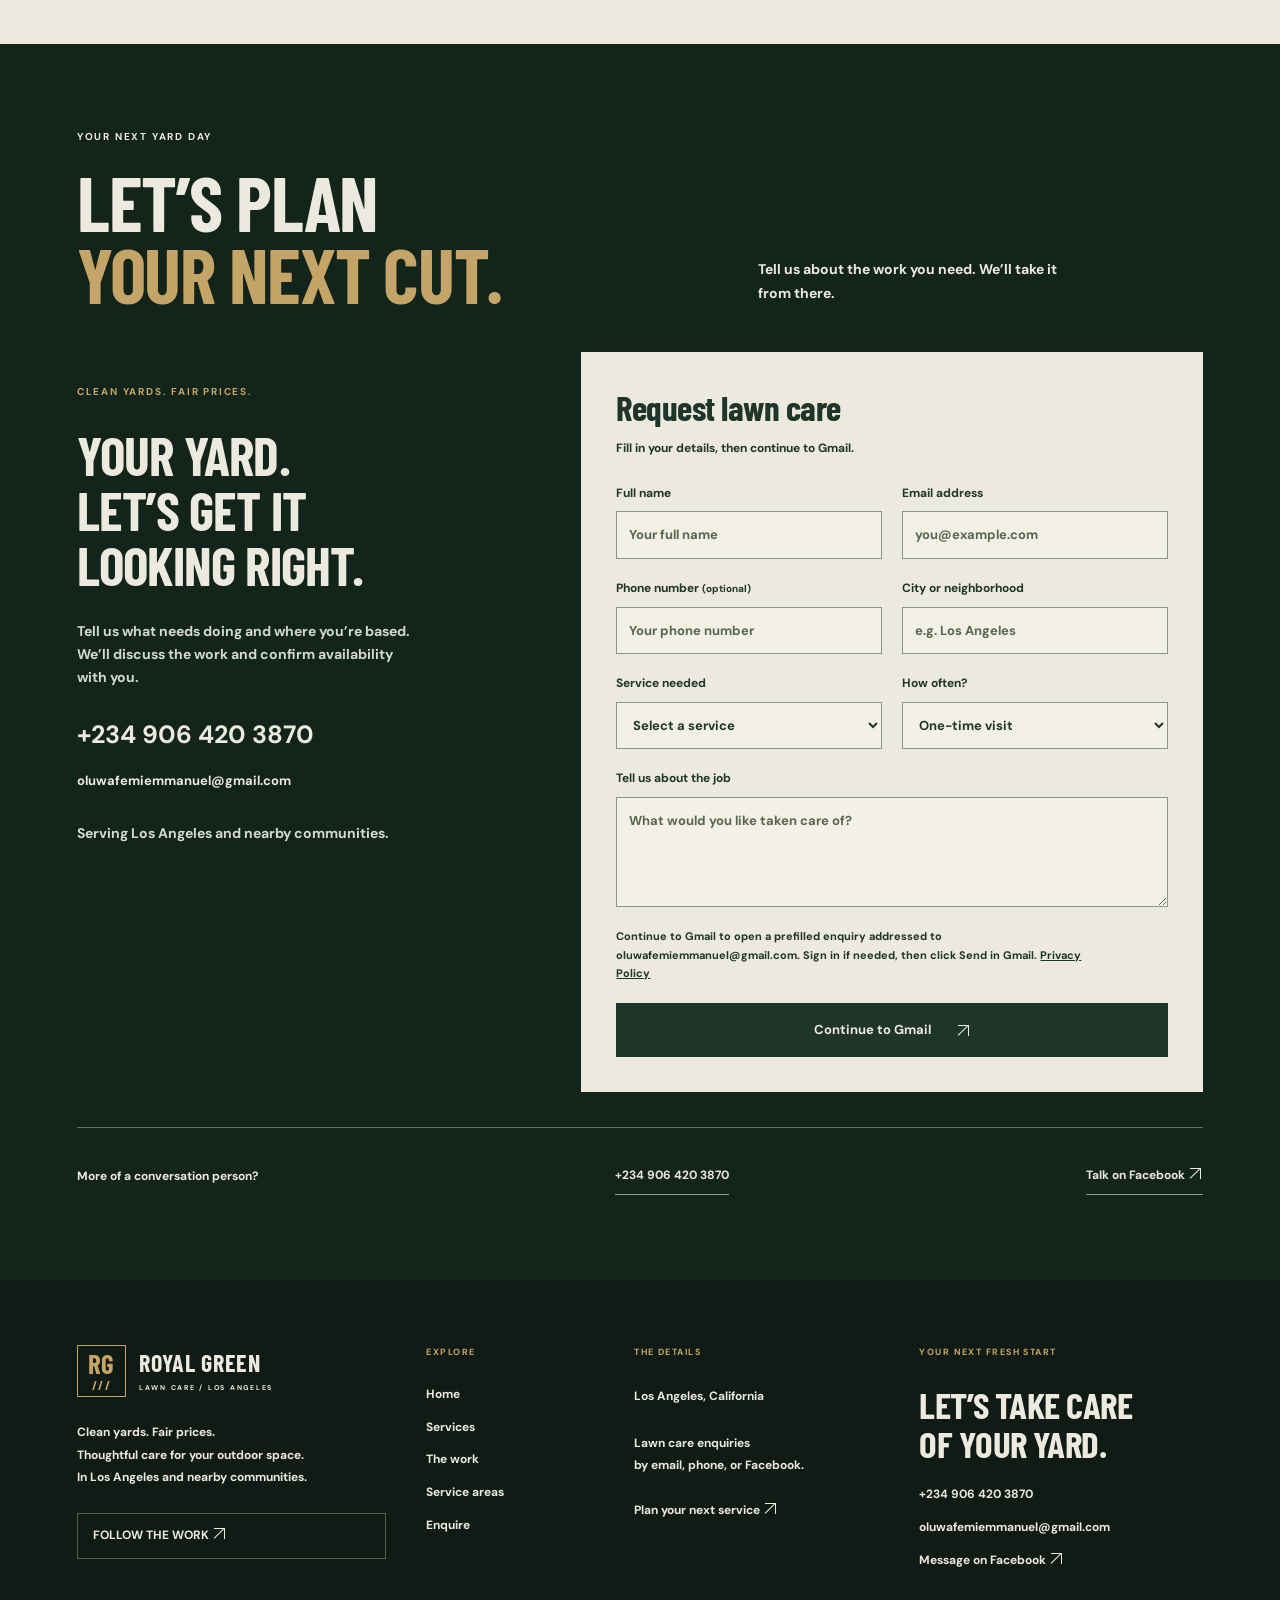
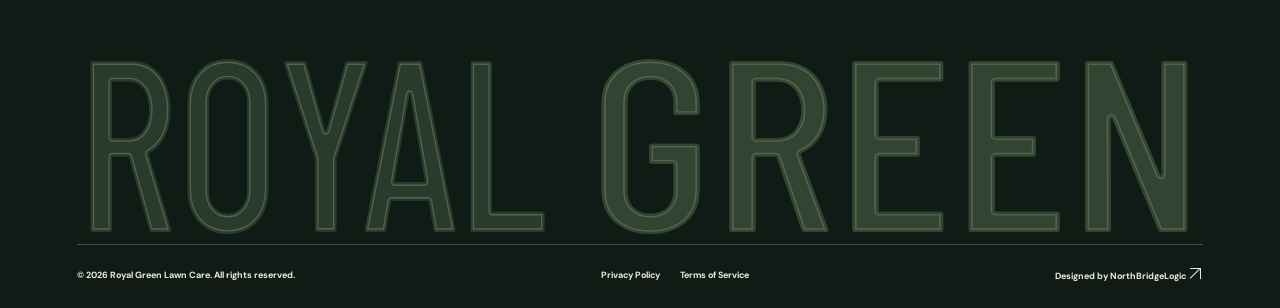
==== commit a0dd7b32: "Set Cloudflare production URL for search and sharing metadata" ====
--- a/index.html
+++ b/index.html
@@ -1,6 +1,6 @@
 <!doctype html>
 <html lang="en">
-<head><meta charset="utf-8"><meta name="viewport" content="width=device-width,initial-scale=1"><meta name="theme-color" content="#193c2d"><meta name="description" content="Lawn mowing, edging, tree trimming and yard cleanup in Los Angeles and 10 nearby cities. Contact Royal Green Lawn Care to discuss your yard and availability."><title>Lawn Care in Los Angeles | Royal Green Lawn Care</title><link rel="stylesheet" href="style.css"><link rel="stylesheet" href="refinement.css"><script src="app.js" defer></script><link rel="canonical" href="https://stunde223-hash.github.io/Royal-Green-Lawn-Care/"><meta property="og:type" content="website"><meta property="og:locale" content="en_US"><meta property="og:site_name" content="Royal Green Lawn Care"><meta property="og:title" content="Lawn Care in Los Angeles | Royal Green Lawn Care"><meta property="og:description" content="Lawn mowing, edging, tree trimming and yard cleanup across Los Angeles and nearby communities."><meta property="og:url" content="https://stunde223-hash.github.io/Royal-Green-Lawn-Care/"><meta property="og:image" content="https://stunde223-hash.github.io/Royal-Green-Lawn-Care/assets/responsive/hero-mowing-1280.webp"><meta property="og:image:alt" content="AI-enhanced illustration of lawn mowing"><meta name="twitter:card" content="summary_large_image"><link rel="icon" href="assets/favicon.svg" type="image/svg+xml"><link rel="preload" href="assets/fonts/barlow-condensed-latin-700-normal.woff2" as="font" type="font/woff2" crossorigin><link rel="preload" href="assets/fonts/dm-sans-latin-700-normal.woff2" as="font" type="font/woff2" crossorigin><script type="application/ld+json">{"@context":"https://schema.org","@graph":[{"@type":"HomeAndConstructionBusiness","@id":"https://stunde223-hash.github.io/Royal-Green-Lawn-Care/#business","name":"Royal Green Lawn Care","url":"https://stunde223-hash.github.io/Royal-Green-Lawn-Care/","telephone":"+2349064203870","email":"oluwafemiemmanuel@gmail.com","description":"Lawn mowing, edging, tree trimming, yard cleanup and hauling in Los Angeles and nearby communities. Contact the business to confirm availability and scope.","areaServed":[{"@type":"City","name":"Los Angeles, California"},{"@type":"City","name":"Glendale, California"},{"@type":"City","name":"Burbank, California"},{"@type":"City","name":"Pasadena, California"},{"@type":"City","name":"South Pasadena, California"},{"@type":"City","name":"Alhambra, California"},{"@type":"City","name":"Monterey Park, California"},{"@type":"City","name":"West Hollywood, California"},{"@type":"City","name":"Beverly Hills, California"},{"@type":"City","name":"Culver City, California"},{"@type":"City","name":"Inglewood, California"}],"sameAs":["https://www.facebook.com/profile.php?id=61595432369144"],"hasOfferCatalog":{"@type":"OfferCatalog","name":"Lawn and yard services","itemListElement":[{"@type":"Offer","itemOffered":{"@type":"Service","name":"Lawn mowing and edging"}},{"@type":"Offer","itemOffered":{"@type":"Service","name":"Tree and hedge trimming"}},{"@type":"Offer","itemOffered":{"@type":"Service","name":"Yard and seasonal cleanup"}},{"@type":"Offer","itemOffered":{"@type":"Service","name":"Hauling and debris removal"}}]}},{"@type":"WebSite","@id":"https://stunde223-hash.github.io/Royal-Green-Lawn-Care/#website","url":"https://stunde223-hash.github.io/Royal-Green-Lawn-Care/","name":"Royal Green Lawn Care","publisher":{"@id":"https://stunde223-hash.github.io/Royal-Green-Lawn-Care/#business"}}]}</script></head>
+<head><meta charset="utf-8"><meta name="viewport" content="width=device-width,initial-scale=1"><meta name="theme-color" content="#193c2d"><meta name="description" content="Lawn mowing, edging, tree trimming and yard cleanup in Los Angeles and 10 nearby cities. Contact Royal Green Lawn Care to discuss your yard and availability."><title>Lawn Care in Los Angeles | Royal Green Lawn Care</title><link rel="stylesheet" href="style.css"><link rel="stylesheet" href="refinement.css"><script src="app.js" defer></script><link rel="canonical" href="https://royal-green-lawn-care.stunde223.workers.dev/"><meta property="og:type" content="website"><meta property="og:locale" content="en_US"><meta property="og:site_name" content="Royal Green Lawn Care"><meta property="og:title" content="Lawn Care in Los Angeles | Royal Green Lawn Care"><meta property="og:description" content="Lawn mowing, edging, tree trimming and yard cleanup across Los Angeles and nearby communities."><meta property="og:url" content="https://royal-green-lawn-care.stunde223.workers.dev/"><meta property="og:image" content="https://royal-green-lawn-care.stunde223.workers.dev/assets/responsive/hero-mowing-1280.webp"><meta property="og:image:alt" content="AI-enhanced illustration of lawn mowing"><meta name="twitter:card" content="summary_large_image"><link rel="icon" href="assets/favicon.svg" type="image/svg+xml"><link rel="preload" href="assets/fonts/barlow-condensed-latin-700-normal.woff2" as="font" type="font/woff2" crossorigin><link rel="preload" href="assets/fonts/dm-sans-latin-700-normal.woff2" as="font" type="font/woff2" crossorigin><script type="application/ld+json">{"@context":"https://schema.org","@graph":[{"@type":"HomeAndConstructionBusiness","@id":"https://royal-green-lawn-care.stunde223.workers.dev/#business","name":"Royal Green Lawn Care","url":"https://royal-green-lawn-care.stunde223.workers.dev/","telephone":"+2349064203870","email":"oluwafemiemmanuel@gmail.com","description":"Lawn mowing, edging, tree trimming, yard cleanup and hauling in Los Angeles and nearby communities. Contact the business to confirm availability and scope.","areaServed":[{"@type":"City","name":"Los Angeles, California"},{"@type":"City","name":"Glendale, California"},{"@type":"City","name":"Burbank, California"},{"@type":"City","name":"Pasadena, California"},{"@type":"City","name":"South Pasadena, California"},{"@type":"City","name":"Alhambra, California"},{"@type":"City","name":"Monterey Park, California"},{"@type":"City","name":"West Hollywood, California"},{"@type":"City","name":"Beverly Hills, California"},{"@type":"City","name":"Culver City, California"},{"@type":"City","name":"Inglewood, California"}],"sameAs":["https://www.facebook.com/profile.php?id=61595432369144"],"hasOfferCatalog":{"@type":"OfferCatalog","name":"Lawn and yard services","itemListElement":[{"@type":"Offer","itemOffered":{"@type":"Service","name":"Lawn mowing and edging"}},{"@type":"Offer","itemOffered":{"@type":"Service","name":"Tree and hedge trimming"}},{"@type":"Offer","itemOffered":{"@type":"Service","name":"Yard and seasonal cleanup"}},{"@type":"Offer","itemOffered":{"@type":"Service","name":"Hauling and debris removal"}}]}},{"@type":"WebSite","@id":"https://royal-green-lawn-care.stunde223.workers.dev/#website","url":"https://royal-green-lawn-care.stunde223.workers.dev/","name":"Royal Green Lawn Care","publisher":{"@id":"https://royal-green-lawn-care.stunde223.workers.dev/#business"}}]}</script></head>
 <body><a class="skip-link" href="#main-content">Skip to main content</a>
 <header class="header"><a class="brand" href="#home"><span class="brand-mark" aria-hidden="true">RG<span>///</span></span><span>ROYAL GREEN<small>LAWN CARE / LOS ANGELES</small></span></a><button class="menu-toggle" aria-expanded="false" aria-controls="navigation">Menu</button><nav id="navigation" aria-label="Main navigation"><a href="#services">What we do</a><a href="#work">The work</a><a href="#areas">Our area</a><a class="button small" href="#contact">Let’s talk lawns <span><span class="outbound-arrow" aria-hidden="true"></span></span></a></nav></header>
 <main id="main-content">
